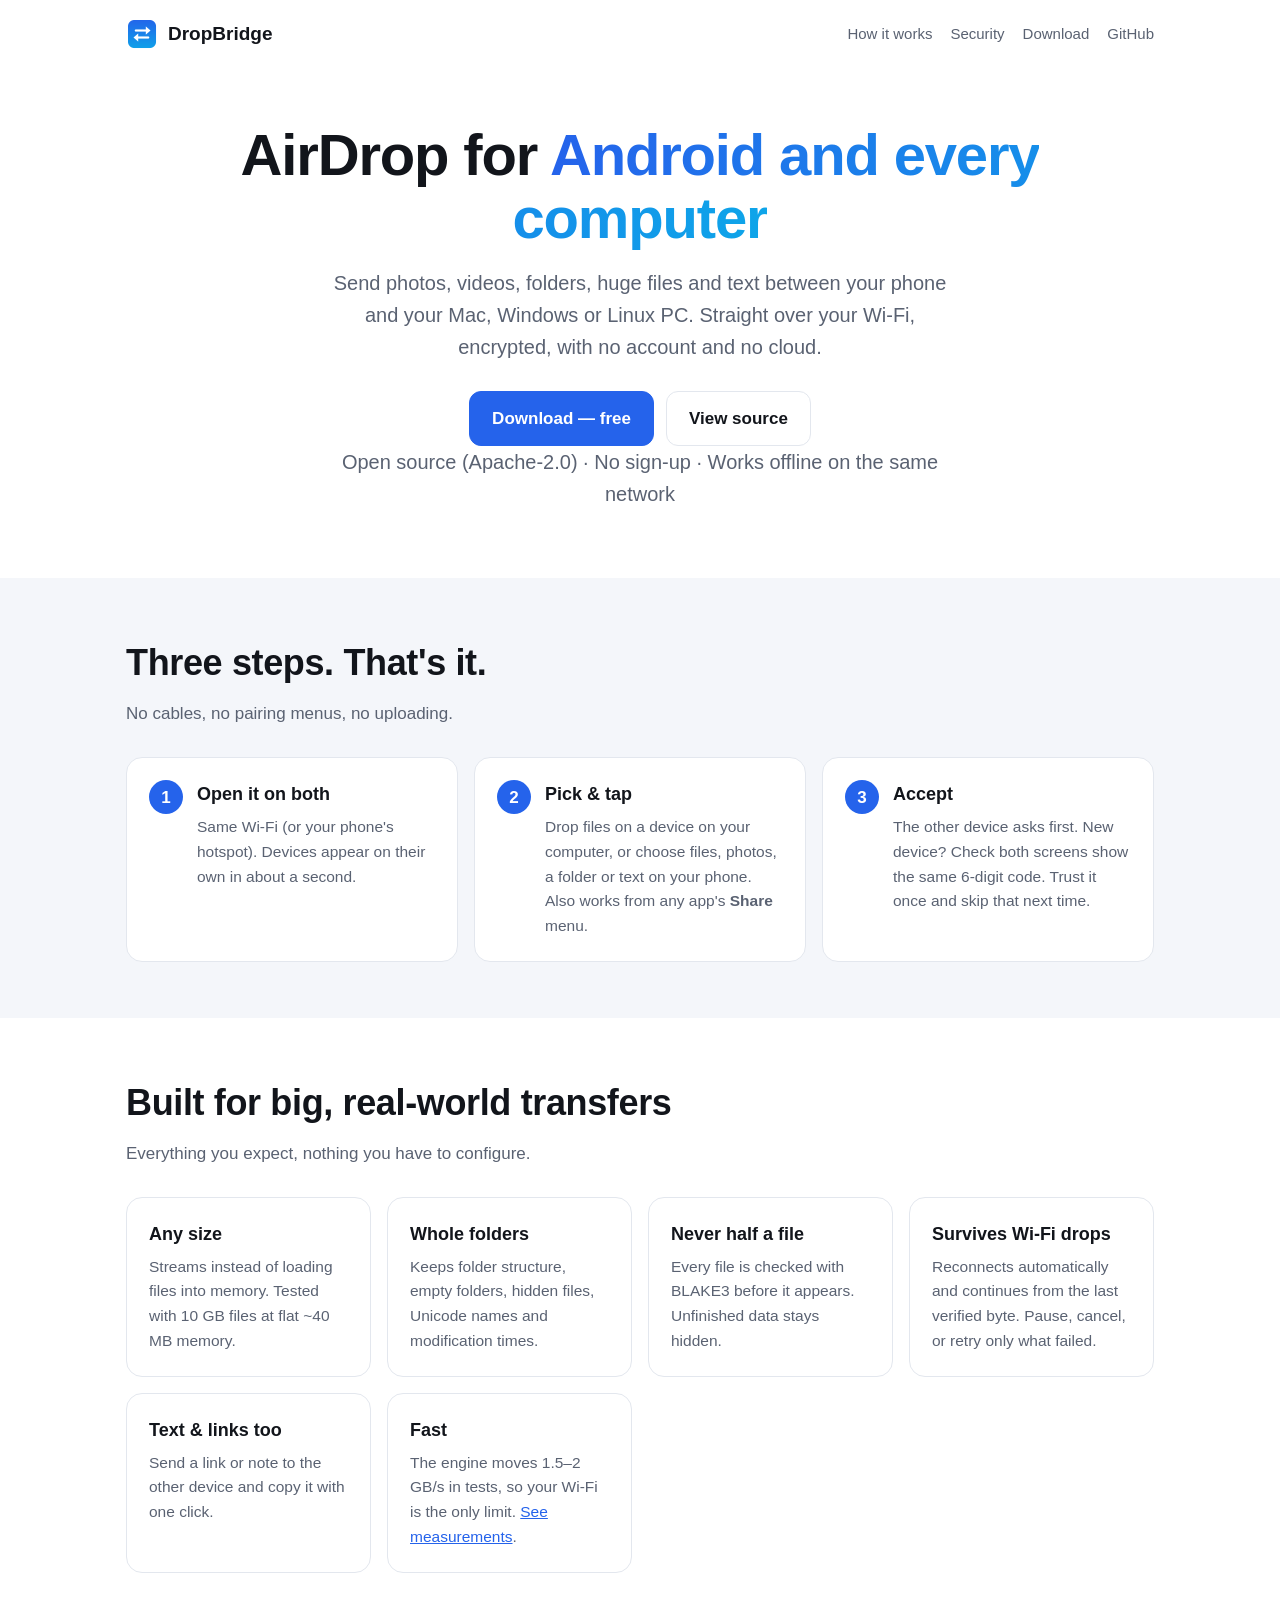
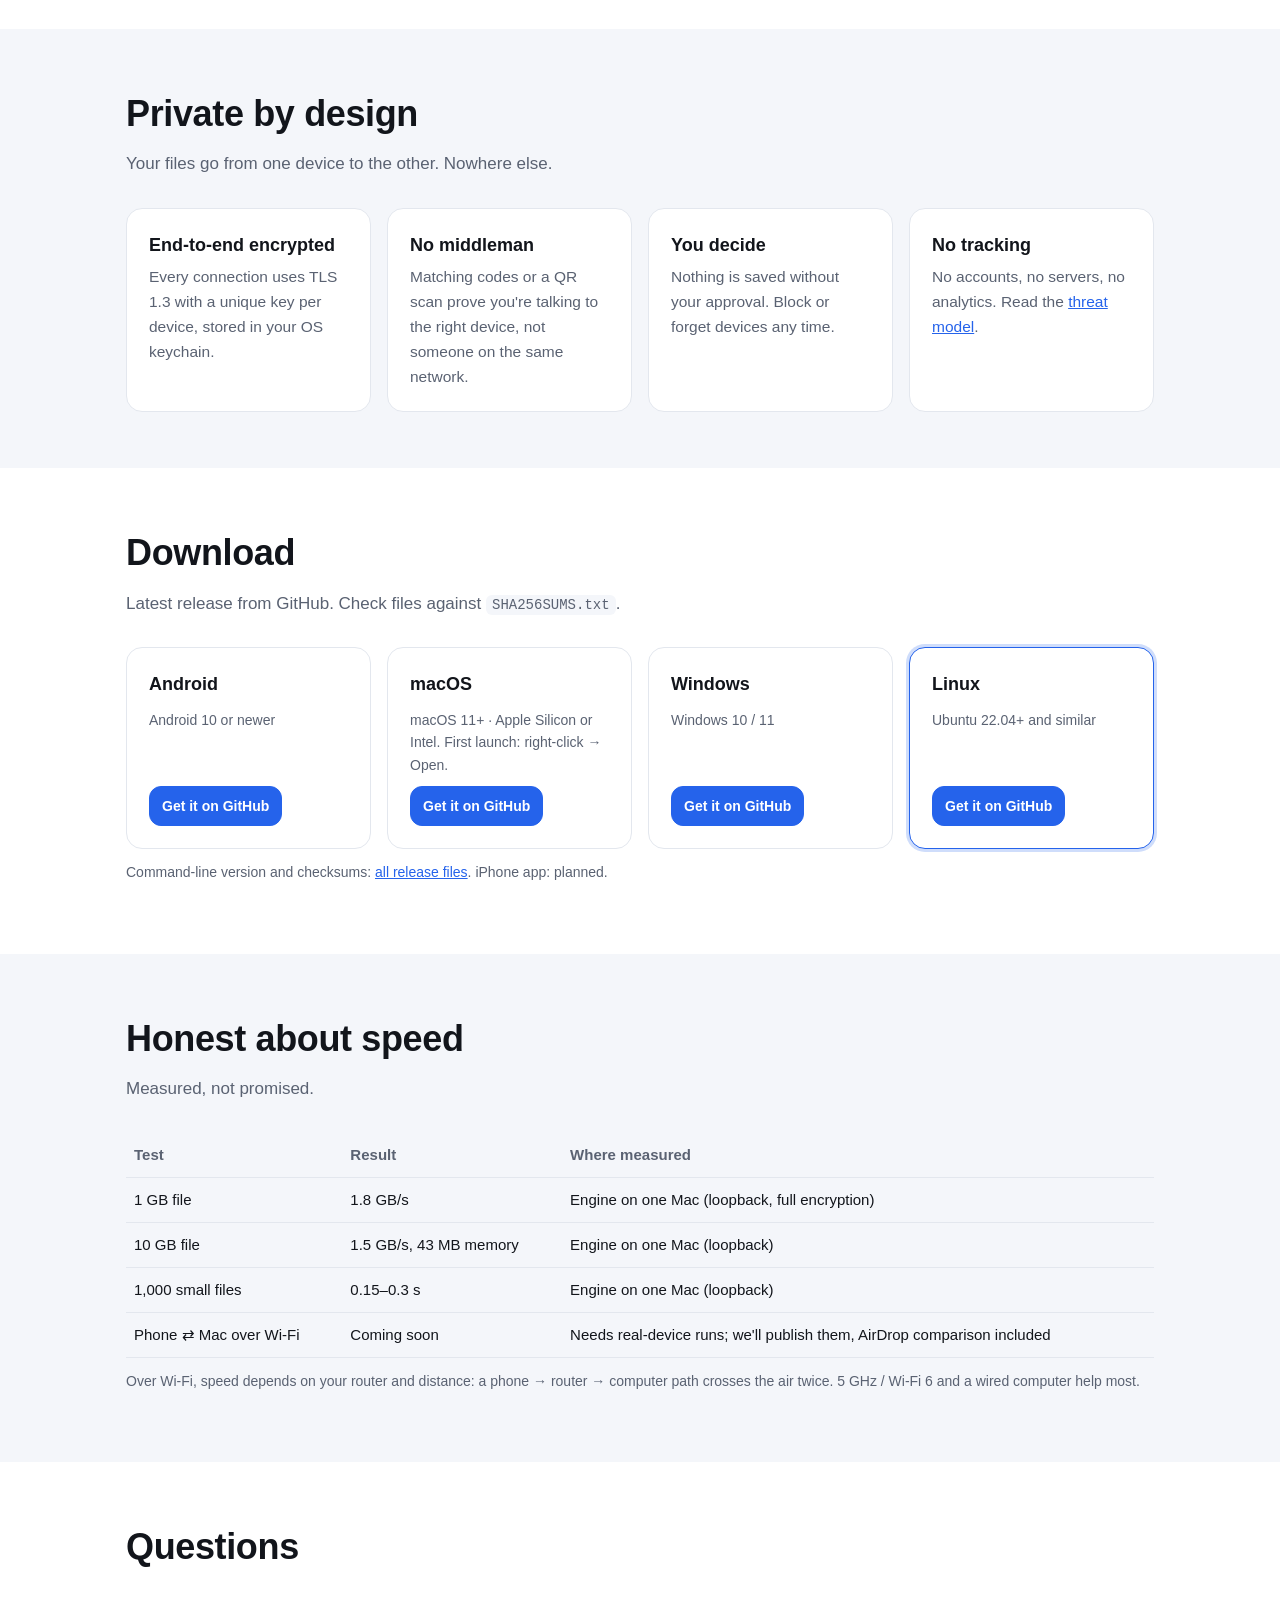
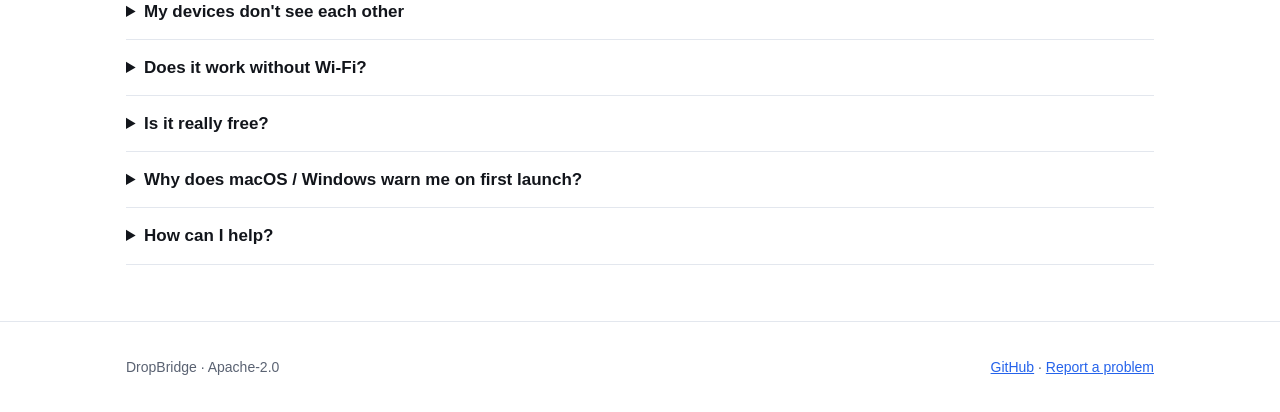
==== site/index.html @ 70f817aa "Docs, CI/release/pages workflows, website, task list" ====
<!doctype html>
<html lang="en">
<head>
<meta charset="utf-8" />
<meta name="viewport" content="width=device-width, initial-scale=1" />
<title>DropBridge — share files between Android and your computer</title>
<meta name="description" content="AirDrop-style file sharing between Android, macOS, Windows and Linux. Direct over Wi-Fi, end-to-end encrypted, no account, no cloud. Free and open source." />
<meta property="og:title" content="DropBridge" />
<meta property="og:description" content="Send files, folders and text between Android and your computer. Direct, encrypted, no account." />
<meta property="og:image" content="icon.png" />
<link rel="icon" href="icon.png" />
<style>
  :root {
    --bg: #ffffff; --bg2: #f4f6fa; --text: #12151b; --muted: #5a6272; --line: #e3e7ee;
    --accent: #2563eb; --accent2: #0ea5e9; --ink: #fff; --ok: #15803d;
  }
  @media (prefers-color-scheme: dark) {
    :root { --bg: #0e1116; --bg2: #161a21; --text: #eef0f4; --muted: #a5adbb; --line: #262c36; --accent: #5b8cff; --accent2: #38bdf8; --ink: #0b0d10; --ok: #4ade80; }
  }
  * { box-sizing: border-box; }
  html { scroll-behavior: smooth; }
  body { margin: 0; background: var(--bg); color: var(--text); font: 17px/1.6 -apple-system, BlinkMacSystemFont, "Segoe UI", Roboto, Ubuntu, sans-serif; }
  a { color: var(--accent); }
  .wrap { max-width: 1060px; margin: 0 auto; padding: 0 16px; }
  nav { display: flex; justify-content: space-between; align-items: center; padding: 18px 0; }
  nav .brand { display: flex; align-items: center; gap: 10px; font-weight: 700; font-size: 19px; color: var(--text); text-decoration: none; }
  nav .links { display: flex; gap: 18px; font-size: 15px; }
  nav .links a { color: var(--muted); text-decoration: none; }
  nav .links a:hover { color: var(--text); }
  .hero { text-align: center; padding: 56px 0 40px; }
  .hero h1 { font-size: clamp(34px, 6vw, 58px); line-height: 1.08; margin: 0 0 18px; letter-spacing: -0.02em; }
  .hero h1 span { background: linear-gradient(90deg, var(--accent), var(--accent2)); -webkit-background-clip: text; background-clip: text; color: transparent; }
  .hero p { color: var(--muted); font-size: clamp(17px, 2.4vw, 20px); max-width: 640px; margin: 0 auto 28px; }
  .btn { display: inline-flex; align-items: center; gap: 8px; padding: 13px 22px; border-radius: 12px; font-weight: 600; text-decoration: none; border: 1px solid var(--line); color: var(--text); background: var(--bg); }
  .btn.primary { background: var(--accent); border-color: var(--accent); color: var(--ink); }
  .btn:focus-visible, a:focus-visible { outline: 3px solid var(--accent2); outline-offset: 3px; }
  .cta { display: flex; gap: 12px; justify-content: center; flex-wrap: wrap; }
  .small { color: var(--muted); font-size: 14px; margin-top: 12px; }
  section { padding: 56px 0; }
  section.alt { background: var(--bg2); }
  h2 { font-size: clamp(26px, 4vw, 36px); margin: 0 0 8px; letter-spacing: -0.01em; }
  .lead { color: var(--muted); margin: 0 0 30px; }
  .grid { display: grid; gap: 16px; grid-template-columns: repeat(auto-fit, minmax(240px, 1fr)); }
  .card { background: var(--bg); border: 1px solid var(--line); border-radius: 16px; padding: 22px; }
  section.alt .card { background: var(--bg); }
  .card h3 { margin: 0 0 6px; font-size: 18px; }
  .card p { margin: 0; color: var(--muted); font-size: 15.5px; }
  .step { display: flex; gap: 14px; }
  .num { flex: none; width: 34px; height: 34px; border-radius: 50%; background: var(--accent); color: var(--ink); display: grid; place-items: center; font-weight: 700; }
  .dl { display: flex; flex-direction: column; gap: 10px; }
  .dl .os { font-weight: 700; font-size: 18px; }
  .dl .req { color: var(--muted); font-size: 14px; }
  .dl .files { display: flex; gap: 8px; flex-wrap: wrap; margin-top: auto; }
  .dl .files a { font-size: 14px; padding: 8px 12px; }
  .dl.mine { border-color: var(--accent); box-shadow: 0 0 0 3px color-mix(in srgb, var(--accent) 22%, transparent); }
  table { width: 100%; border-collapse: collapse; font-size: 15px; }
  th, td { text-align: left; padding: 10px 8px; border-bottom: 1px solid var(--line); }
  th { color: var(--muted); font-weight: 600; }
  .table-wrap { overflow-x: auto; }
  details { border-bottom: 1px solid var(--line); padding: 14px 0; }
  summary { cursor: pointer; font-weight: 600; }
  details p { color: var(--muted); margin: 8px 0 0; }
  code { background: var(--bg2); padding: 2px 6px; border-radius: 6px; font-size: 14px; }
  footer { padding: 34px 0; color: var(--muted); font-size: 14px; border-top: 1px solid var(--line); }
  footer .wrap { display: flex; justify-content: space-between; gap: 12px; flex-wrap: wrap; }
  @media (max-width: 560px) { nav .links a.opt { display: none; } }
</style>
</head>
<body>
<header class="wrap">
  <nav aria-label="Main">
    <a class="brand" href="#"><img src="icon.png" alt="" width="32" height="32" />DropBridge</a>
    <div class="links">
      <a href="#how" class="opt">How it works</a>
      <a href="#security" class="opt">Security</a>
      <a href="#download">Download</a>
      <a href="https://github.com/mdimamhosen/DropBridge">GitHub</a>
    </div>
  </nav>
</header>

<main>
  <div class="wrap hero">
    <h1>AirDrop for <span>Android and every computer</span></h1>
    <p>Send photos, videos, folders, huge files and text between your phone and your Mac, Windows or Linux PC. Straight over your Wi-Fi, encrypted, with no account and no cloud.</p>
    <div class="cta">
      <a class="btn primary" id="hero-dl" href="#download">Download — free</a>
      <a class="btn" href="https://github.com/mdimamhosen/DropBridge">View source</a>
    </div>
    <p class="small">Open source (Apache-2.0) · No sign-up · Works offline on the same network</p>
  </div>

  <section id="how" class="alt">
    <div class="wrap">
      <h2>Three steps. That's it.</h2>
      <p class="lead">No cables, no pairing menus, no uploading.</p>
      <div class="grid">
        <div class="card step"><div class="num">1</div><div><h3>Open it on both</h3><p>Same Wi-Fi (or your phone's hotspot). Devices appear on their own in about a second.</p></div></div>
        <div class="card step"><div class="num">2</div><div><h3>Pick &amp; tap</h3><p>Drop files on a device on your computer, or choose files, photos, a folder or text on your phone. Also works from any app's <b>Share</b> menu.</p></div></div>
        <div class="card step"><div class="num">3</div><div><h3>Accept</h3><p>The other device asks first. New device? Check both screens show the same 6-digit code. Trust it once and skip that next time.</p></div></div>
      </div>
    </div>
  </section>

  <section>
    <div class="wrap">
      <h2>Built for big, real-world transfers</h2>
      <p class="lead">Everything you expect, nothing you have to configure.</p>
      <div class="grid">
        <div class="card"><h3>Any size</h3><p>Streams instead of loading files into memory. Tested with 10 GB files at flat ~40 MB memory.</p></div>
        <div class="card"><h3>Whole folders</h3><p>Keeps folder structure, empty folders, hidden files, Unicode names and modification times.</p></div>
        <div class="card"><h3>Never half a file</h3><p>Every file is checked with BLAKE3 before it appears. Unfinished data stays hidden.</p></div>
        <div class="card"><h3>Survives Wi-Fi drops</h3><p>Reconnects automatically and continues from the last verified byte. Pause, cancel, or retry only what failed.</p></div>
        <div class="card"><h3>Text &amp; links too</h3><p>Send a link or note to the other device and copy it with one click.</p></div>
        <div class="card"><h3>Fast</h3><p>The engine moves 1.5–2 GB/s in tests, so your Wi-Fi is the only limit. <a href="https://github.com/mdimamhosen/DropBridge/blob/main/docs/BENCHMARKS.md">See measurements</a>.</p></div>
      </div>
    </div>
  </section>

  <section id="security" class="alt">
    <div class="wrap">
      <h2>Private by design</h2>
      <p class="lead">Your files go from one device to the other. Nowhere else.</p>
      <div class="grid">
        <div class="card"><h3>End-to-end encrypted</h3><p>Every connection uses TLS 1.3 with a unique key per device, stored in your OS keychain.</p></div>
        <div class="card"><h3>No middleman</h3><p>Matching codes or a QR scan prove you're talking to the right device, not someone on the same network.</p></div>
        <div class="card"><h3>You decide</h3><p>Nothing is saved without your approval. Block or forget devices any time.</p></div>
        <div class="card"><h3>No tracking</h3><p>No accounts, no servers, no analytics. Read the <a href="https://github.com/mdimamhosen/DropBridge/blob/main/docs/THREAT_MODEL.md">threat model</a>.</p></div>
      </div>
    </div>
  </section>

  <section id="download">
    <div class="wrap">
      <h2>Download</h2>
      <p class="lead" id="ver">Latest release from GitHub. Check files against <code>SHA256SUMS.txt</code>.</p>
      <div class="grid" id="dl">
        <div class="card dl" data-os="android"><span class="os">Android</span><span class="req">Android 10 or newer</span><div class="files" data-match="\.apk$"></div></div>
        <div class="card dl" data-os="mac"><span class="os">macOS</span><span class="req">macOS 11+ · Apple Silicon or Intel. First launch: right-click → Open.</span><div class="files" data-match="\.dmg$"></div></div>
        <div class="card dl" data-os="windows"><span class="os">Windows</span><span class="req">Windows 10 / 11</span><div class="files" data-match="(\.msi|-setup\.exe)$"></div></div>
        <div class="card dl" data-os="linux"><span class="os">Linux</span><span class="req">Ubuntu 22.04+ and similar</span><div class="files" data-match="(\.AppImage|\.deb)$"></div></div>
      </div>
      <p class="small">Command-line version and checksums: <a href="https://github.com/mdimamhosen/DropBridge/releases/latest">all release files</a>. iPhone app: planned.</p>
    </div>
  </section>

  <section class="alt">
    <div class="wrap">
      <h2>Honest about speed</h2>
      <p class="lead">Measured, not promised.</p>
      <div class="table-wrap">
        <table>
          <thead><tr><th>Test</th><th>Result</th><th>Where measured</th></tr></thead>
          <tbody>
            <tr><td>1 GB file</td><td>1.8 GB/s</td><td>Engine on one Mac (loopback, full encryption)</td></tr>
            <tr><td>10 GB file</td><td>1.5 GB/s, 43 MB memory</td><td>Engine on one Mac (loopback)</td></tr>
            <tr><td>1,000 small files</td><td>0.15–0.3 s</td><td>Engine on one Mac (loopback)</td></tr>
            <tr><td>Phone ⇄ Mac over Wi-Fi</td><td>Coming soon</td><td>Needs real-device runs; we'll publish them, AirDrop comparison included</td></tr>
          </tbody>
        </table>
      </div>
      <p class="small">Over Wi-Fi, speed depends on your router and distance: a phone → router → computer path crosses the air twice. 5 GHz / Wi-Fi 6 and a wired computer help most.</p>
    </div>
  </section>

  <section>
    <div class="wrap">
      <h2>Questions</h2>
      <details><summary>My devices don't see each other</summary><p>Make sure both are on the same Wi-Fi (guest networks often block this) and DropBridge is open on both. On a Mac allow "Local Network" access. You can always pair with the QR code under <b>Pair a device</b>.</p></details>
      <details><summary>Does it work without Wi-Fi?</summary><p>Turn on your phone's hotspot and join it from your computer. No internet is needed either way.</p></details>
      <details><summary>Is it really free?</summary><p>Yes. Open source under Apache-2.0, no ads, no account.</p></details>
      <details><summary>Why does macOS / Windows warn me on first launch?</summary><p>Early builds aren't code-signed yet. Right-click → Open on macOS, or "More info → Run anyway" on Windows. Compare the file with SHA256SUMS.txt if you want to be sure.</p></details>
      <details><summary>How can I help?</summary><p>Report bugs, test on your devices, or contribute code. See the <a href="https://github.com/mdimamhosen/DropBridge/blob/main/CONTRIBUTING.md">contributing guide</a>.</p></details>
    </div>
  </section>
</main>

<footer>
  <div class="wrap">
    <span>DropBridge · Apache-2.0</span>
    <span><a href="https://github.com/mdimamhosen/DropBridge">GitHub</a> · <a href="https://github.com/mdimamhosen/DropBridge/issues">Report a problem</a></span>
  </div>
</footer>

<script>
  // Fill download buttons from the latest GitHub release; fall back to the releases page.
  const REL = "https://github.com/mdimamhosen/DropBridge/releases/latest";
  const ua = navigator.userAgent;
  const mine = /Android/i.test(ua) ? "android" : /Mac/i.test(ua) ? "mac" : /Win/i.test(ua) ? "windows" : /Linux/i.test(ua) ? "linux" : "";
  const label = (n) => n.endsWith(".apk") ? "Download APK" : n.endsWith(".msi") ? "Installer (.msi)" : n.endsWith(".exe") ? "Setup (.exe)"
    : n.endsWith(".deb") ? ".deb" : n.endsWith(".AppImage") ? "AppImage" : /aarch64|arm64/.test(n) ? "Apple Silicon" : /x64|x86_64/.test(n) ? "Intel" : n;
  function fill(assets) {
    document.querySelectorAll(".dl").forEach((card) => {
      if (card.dataset.os === mine) card.classList.add("mine");
      const box = card.querySelector(".files");
      box.textContent = "";
      const re = new RegExp(box.dataset.match);
      const hits = assets.filter((a) => re.test(a.name));
      (hits.length ? hits : [{ name: "Release page", browser_download_url: REL }]).forEach((a, i) => {
        const el = document.createElement("a");
        el.className = "btn" + (i === 0 ? " primary" : "");
        el.href = a.browser_download_url;
        el.textContent = hits.length ? label(a.name) : "Get it on GitHub";
        box.appendChild(el);
      });
    });
  }
  fill([]);
  fetch("https://api.github.com/repos/mdimamhosen/DropBridge/releases/latest")
    .then((r) => (r.ok ? r.json() : Promise.reject()))
    .then((rel) => {
      fill(rel.assets || []);
      document.getElementById("ver").textContent = `Version ${rel.tag_name}. Check files against SHA256SUMS.txt.`;
    })
    .catch(() => {});
</script>
</body>
</html>
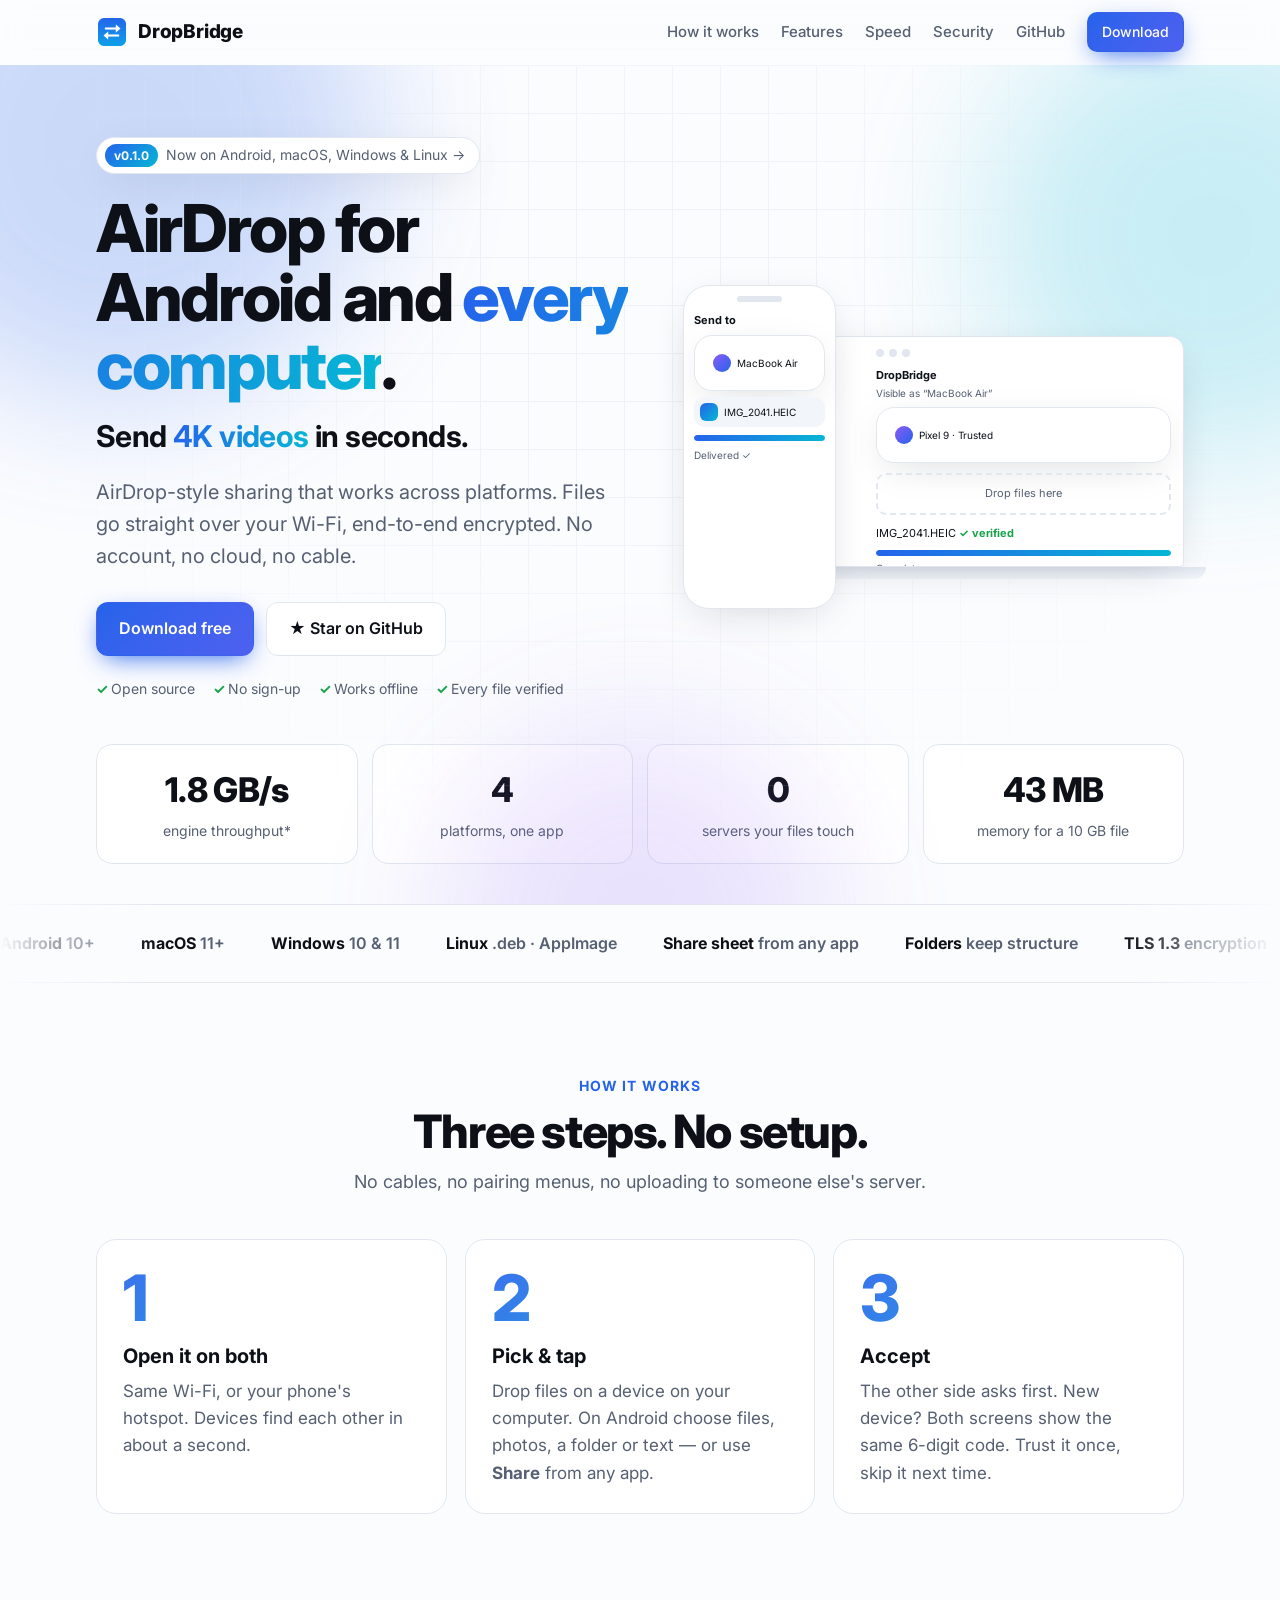
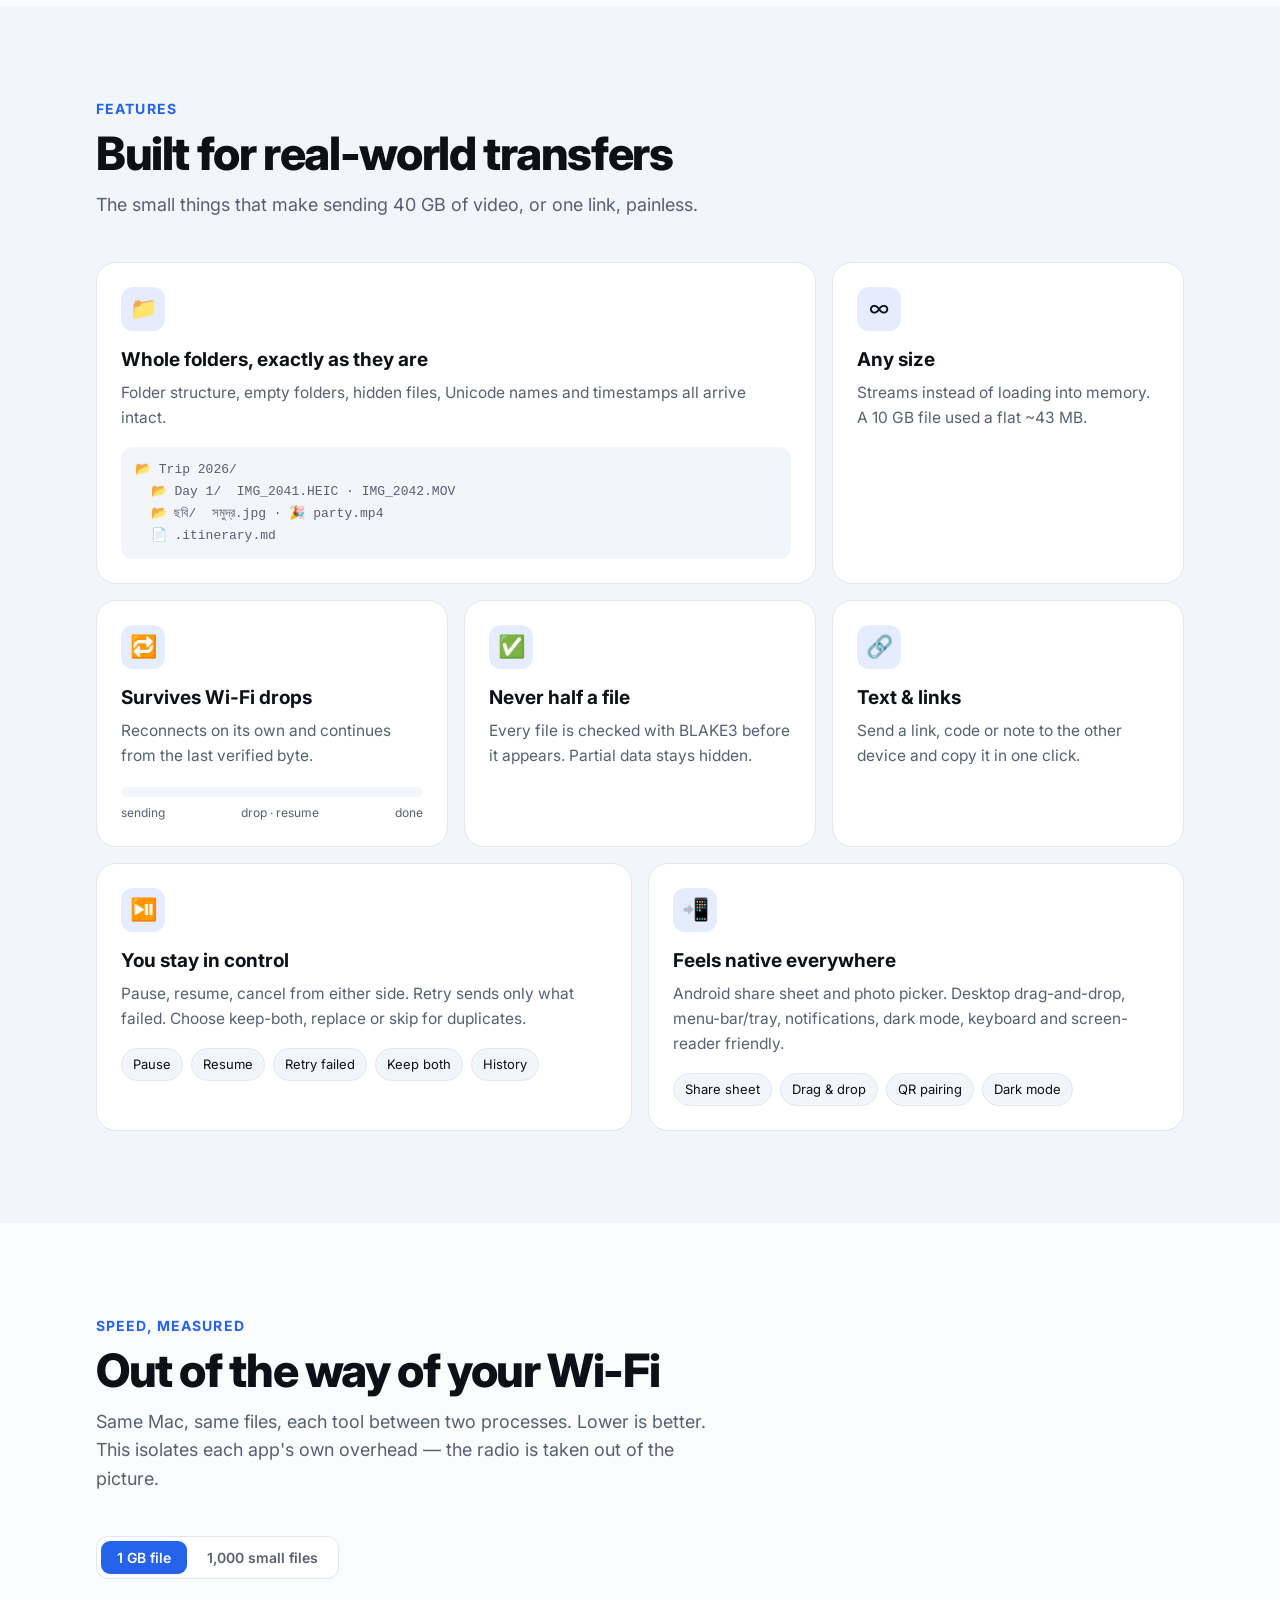
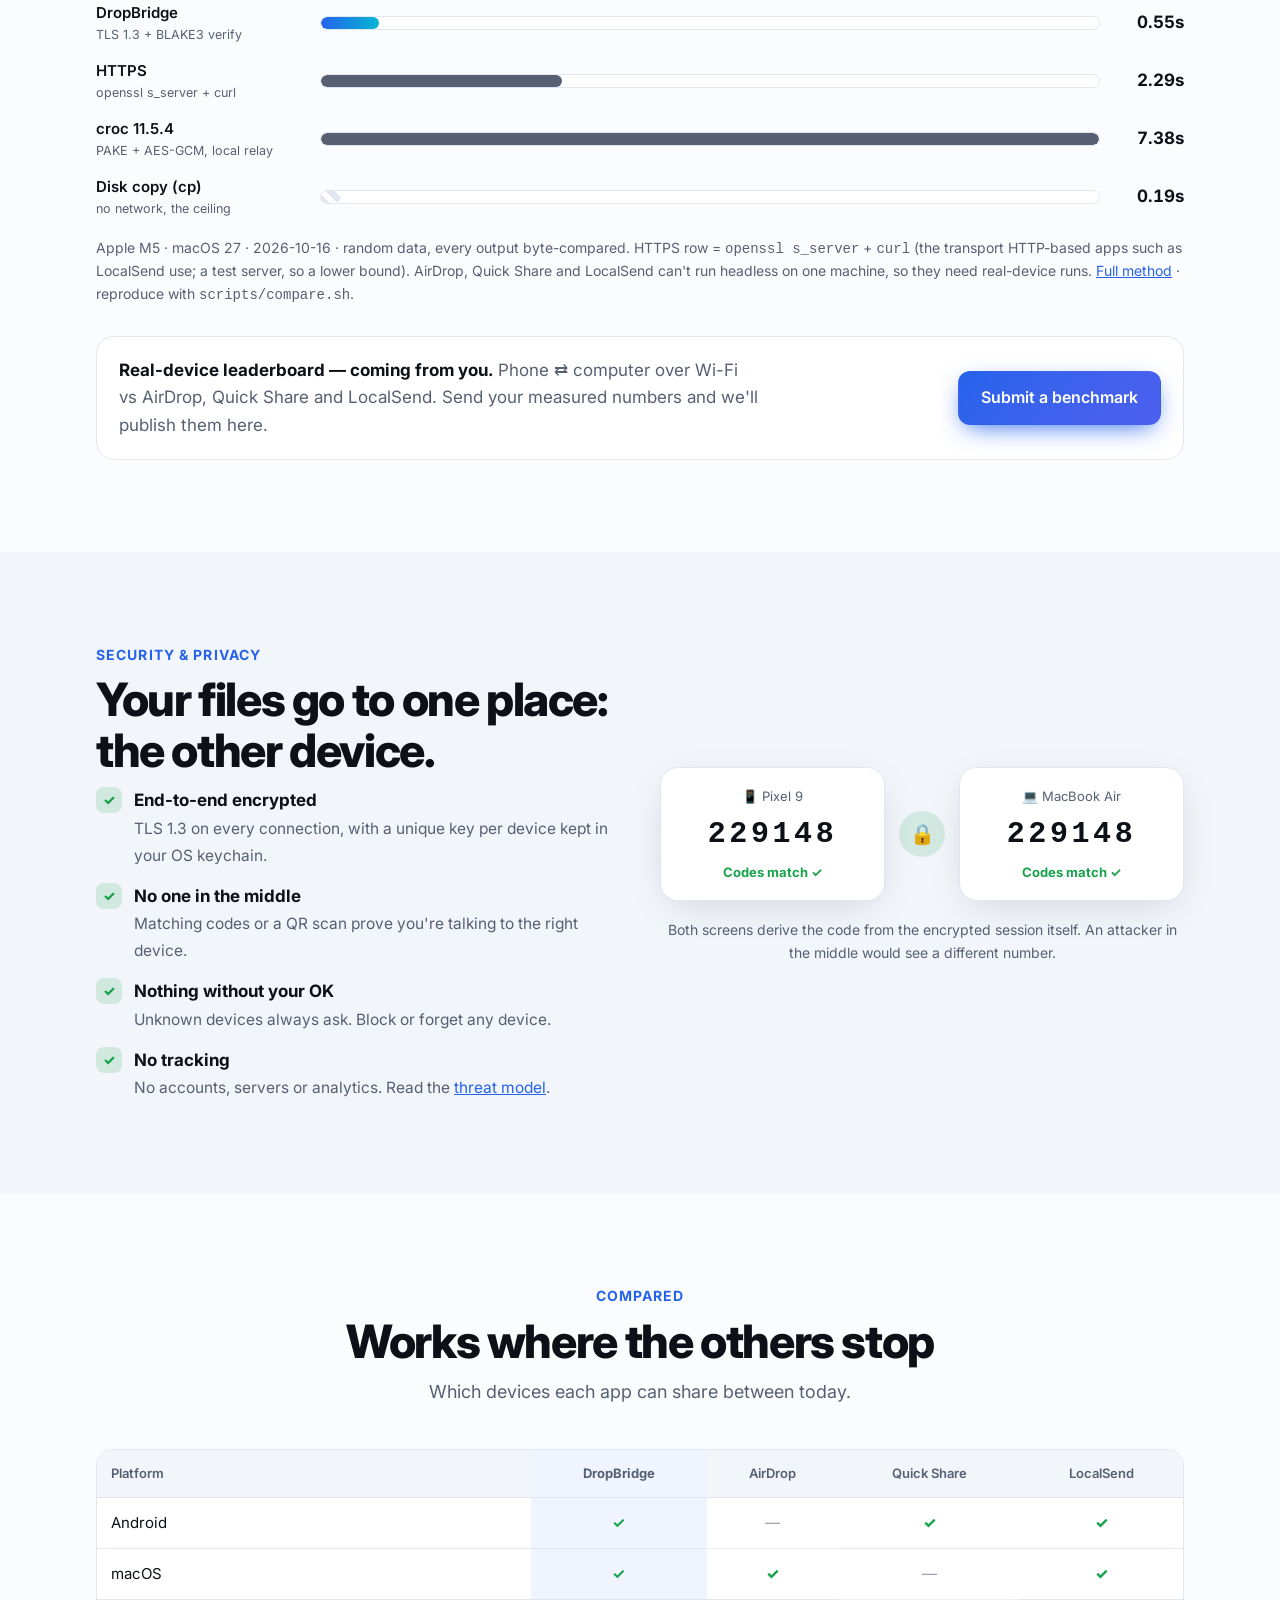
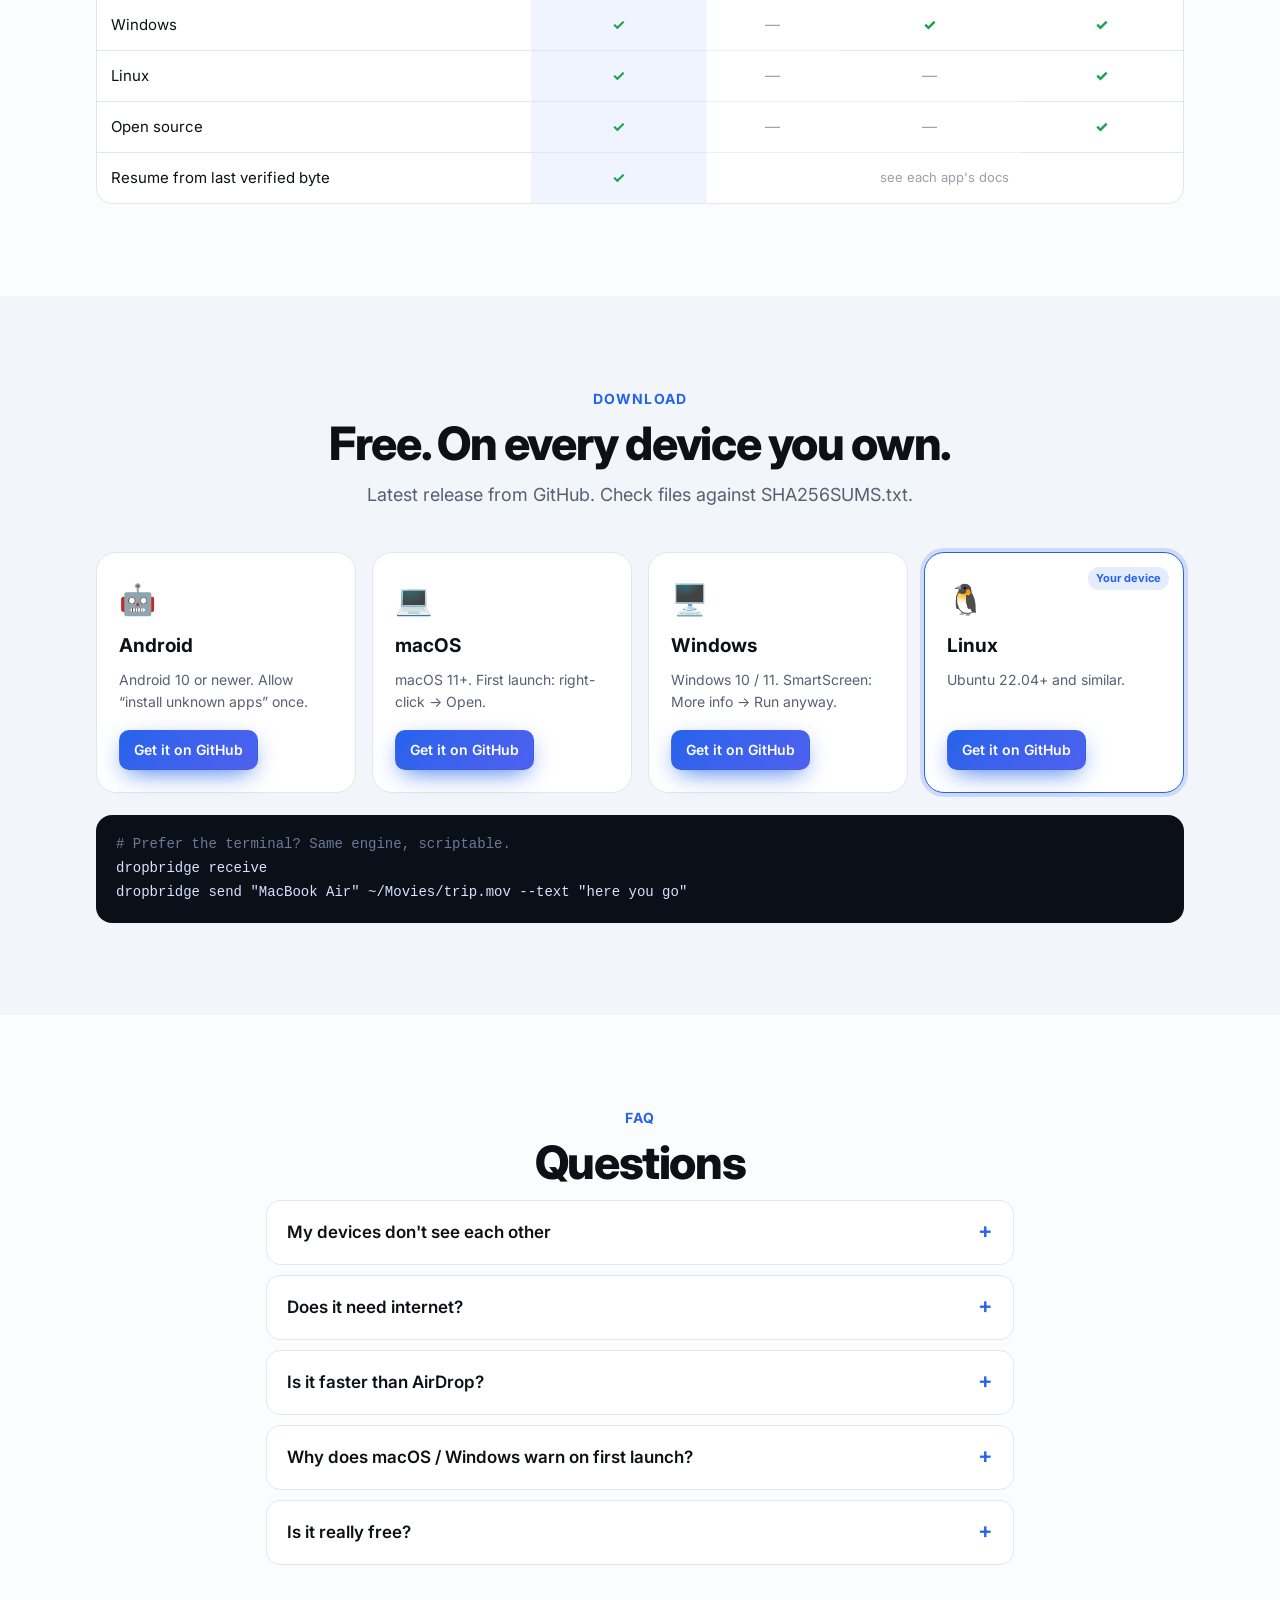
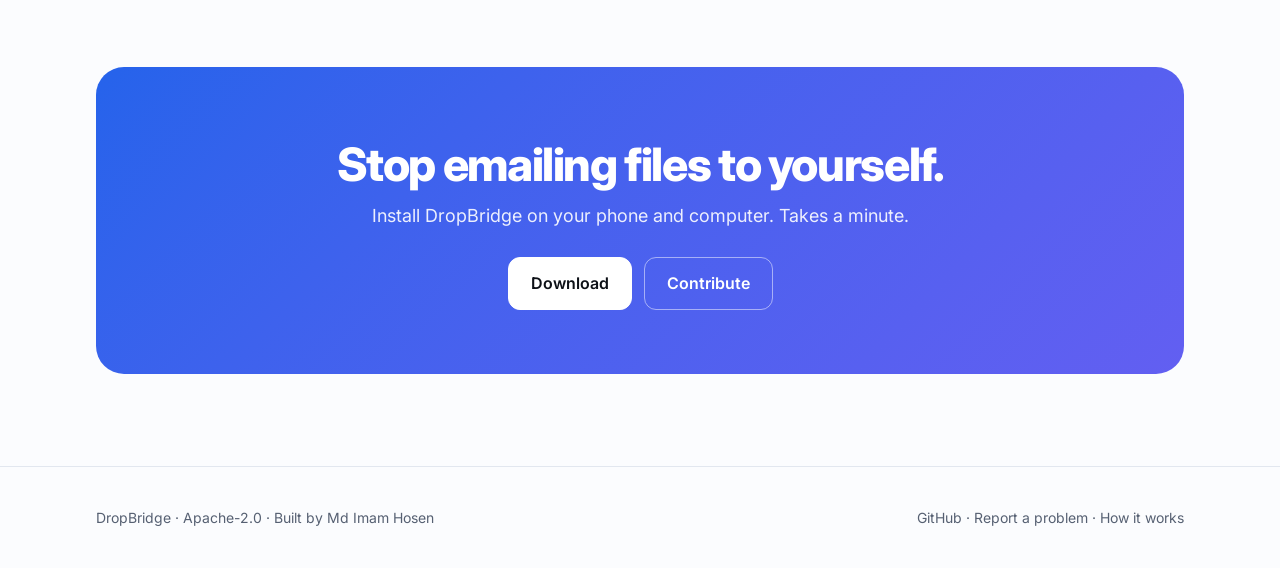
==== commit 46dd481e: "Website redesign, head-to-head benchmark (scripts/compare.sh), benchmark submission form" ====
--- a/site/index.html
+++ b/site/index.html
@@ -3,216 +3,575 @@
 <head>
 <meta charset="utf-8" />
 <meta name="viewport" content="width=device-width, initial-scale=1" />
-<title>DropBridge — share files between Android and your computer</title>
-<meta name="description" content="AirDrop-style file sharing between Android, macOS, Windows and Linux. Direct over Wi-Fi, end-to-end encrypted, no account, no cloud. Free and open source." />
-<meta property="og:title" content="DropBridge" />
-<meta property="og:description" content="Send files, folders and text between Android and your computer. Direct, encrypted, no account." />
+<title>DropBridge — AirDrop for Android and every computer</title>
+<meta name="description" content="Send photos, videos, folders, huge files and text between Android, macOS, Windows and Linux. Direct over Wi-Fi, end-to-end encrypted, no account, no cloud. Free and open source." />
+<meta property="og:title" content="DropBridge — AirDrop for Android and every computer" />
+<meta property="og:description" content="Direct, encrypted file sharing between your phone and your computer. No account, no cloud." />
 <meta property="og:image" content="icon.png" />
+<meta name="theme-color" content="#2563eb" />
 <link rel="icon" href="icon.png" />
+<link rel="preconnect" href="https://fonts.googleapis.com" />
+<link rel="preconnect" href="https://fonts.gstatic.com" crossorigin />
+<link href="https://fonts.googleapis.com/css2?family=Inter:wght@400;500;600;700;800&display=swap" rel="stylesheet" />
 <style>
-  :root {
-    --bg: #ffffff; --bg2: #f4f6fa; --text: #12151b; --muted: #5a6272; --line: #e3e7ee;
-    --accent: #2563eb; --accent2: #0ea5e9; --ink: #fff; --ok: #15803d;
+:root {
+  --bg: #fbfcfe; --bg2: #f2f5fa; --card: #ffffff; --text: #0d1117; --muted: #566072; --line: #e2e7ef;
+  --accent: #2563eb; --accent2: #06b6d4; --accent3: #8b5cf6; --ink: #ffffff; --ok: #16a34a; --warn: #d97706;
+  --glow: rgba(37, 99, 235, .18); --shadow: 0 10px 40px -12px rgba(16, 24, 40, .18);
+}
+@media (prefers-color-scheme: dark) {
+  :root:not([data-theme="light"]) {
+    --bg: #080a0f; --bg2: #0e121a; --card: #121722; --text: #eef1f6; --muted: #9aa4b5; --line: #222a37;
+    --accent: #5b8cff; --accent2: #22d3ee; --accent3: #a78bfa; --ink: #070a10; --ok: #4ade80; --warn: #fbbf24;
+    --glow: rgba(91, 140, 255, .22); --shadow: 0 10px 40px -12px rgba(0, 0, 0, .6);
   }
-  @media (prefers-color-scheme: dark) {
-    :root { --bg: #0e1116; --bg2: #161a21; --text: #eef0f4; --muted: #a5adbb; --line: #262c36; --accent: #5b8cff; --accent2: #38bdf8; --ink: #0b0d10; --ok: #4ade80; }
-  }
-  * { box-sizing: border-box; }
-  html { scroll-behavior: smooth; }
-  body { margin: 0; background: var(--bg); color: var(--text); font: 17px/1.6 -apple-system, BlinkMacSystemFont, "Segoe UI", Roboto, Ubuntu, sans-serif; }
-  a { color: var(--accent); }
-  .wrap { max-width: 1060px; margin: 0 auto; padding: 0 16px; }
-  nav { display: flex; justify-content: space-between; align-items: center; padding: 18px 0; }
-  nav .brand { display: flex; align-items: center; gap: 10px; font-weight: 700; font-size: 19px; color: var(--text); text-decoration: none; }
-  nav .links { display: flex; gap: 18px; font-size: 15px; }
-  nav .links a { color: var(--muted); text-decoration: none; }
-  nav .links a:hover { color: var(--text); }
-  .hero { text-align: center; padding: 56px 0 40px; }
-  .hero h1 { font-size: clamp(34px, 6vw, 58px); line-height: 1.08; margin: 0 0 18px; letter-spacing: -0.02em; }
-  .hero h1 span { background: linear-gradient(90deg, var(--accent), var(--accent2)); -webkit-background-clip: text; background-clip: text; color: transparent; }
-  .hero p { color: var(--muted); font-size: clamp(17px, 2.4vw, 20px); max-width: 640px; margin: 0 auto 28px; }
-  .btn { display: inline-flex; align-items: center; gap: 8px; padding: 13px 22px; border-radius: 12px; font-weight: 600; text-decoration: none; border: 1px solid var(--line); color: var(--text); background: var(--bg); }
-  .btn.primary { background: var(--accent); border-color: var(--accent); color: var(--ink); }
-  .btn:focus-visible, a:focus-visible { outline: 3px solid var(--accent2); outline-offset: 3px; }
-  .cta { display: flex; gap: 12px; justify-content: center; flex-wrap: wrap; }
-  .small { color: var(--muted); font-size: 14px; margin-top: 12px; }
-  section { padding: 56px 0; }
-  section.alt { background: var(--bg2); }
-  h2 { font-size: clamp(26px, 4vw, 36px); margin: 0 0 8px; letter-spacing: -0.01em; }
-  .lead { color: var(--muted); margin: 0 0 30px; }
-  .grid { display: grid; gap: 16px; grid-template-columns: repeat(auto-fit, minmax(240px, 1fr)); }
-  .card { background: var(--bg); border: 1px solid var(--line); border-radius: 16px; padding: 22px; }
-  section.alt .card { background: var(--bg); }
-  .card h3 { margin: 0 0 6px; font-size: 18px; }
-  .card p { margin: 0; color: var(--muted); font-size: 15.5px; }
-  .step { display: flex; gap: 14px; }
-  .num { flex: none; width: 34px; height: 34px; border-radius: 50%; background: var(--accent); color: var(--ink); display: grid; place-items: center; font-weight: 700; }
-  .dl { display: flex; flex-direction: column; gap: 10px; }
-  .dl .os { font-weight: 700; font-size: 18px; }
-  .dl .req { color: var(--muted); font-size: 14px; }
-  .dl .files { display: flex; gap: 8px; flex-wrap: wrap; margin-top: auto; }
-  .dl .files a { font-size: 14px; padding: 8px 12px; }
-  .dl.mine { border-color: var(--accent); box-shadow: 0 0 0 3px color-mix(in srgb, var(--accent) 22%, transparent); }
-  table { width: 100%; border-collapse: collapse; font-size: 15px; }
-  th, td { text-align: left; padding: 10px 8px; border-bottom: 1px solid var(--line); }
-  th { color: var(--muted); font-weight: 600; }
-  .table-wrap { overflow-x: auto; }
-  details { border-bottom: 1px solid var(--line); padding: 14px 0; }
-  summary { cursor: pointer; font-weight: 600; }
-  details p { color: var(--muted); margin: 8px 0 0; }
-  code { background: var(--bg2); padding: 2px 6px; border-radius: 6px; font-size: 14px; }
-  footer { padding: 34px 0; color: var(--muted); font-size: 14px; border-top: 1px solid var(--line); }
-  footer .wrap { display: flex; justify-content: space-between; gap: 12px; flex-wrap: wrap; }
-  @media (max-width: 560px) { nav .links a.opt { display: none; } }
+}
+* { box-sizing: border-box; }
+html { scroll-behavior: smooth; }
+body { margin: 0; background: var(--bg); color: var(--text); font: 17px/1.6 Inter, -apple-system, BlinkMacSystemFont, "Segoe UI", Roboto, sans-serif; overflow-x: hidden; -webkit-font-smoothing: antialiased; }
+a { color: var(--accent); }
+img { max-width: 100%; }
+.wrap { max-width: 1120px; margin: 0 auto; padding: 0 16px; }
+.sr-only { position: absolute; width: 1px; height: 1px; overflow: hidden; clip: rect(0 0 0 0); }
+:focus-visible { outline: 3px solid var(--accent2); outline-offset: 3px; border-radius: 6px; }
+
+/* nav */
+.nav { position: sticky; top: 0; z-index: 50; backdrop-filter: saturate(1.6) blur(14px); -webkit-backdrop-filter: saturate(1.6) blur(14px); background: color-mix(in srgb, var(--bg) 72%, transparent); border-bottom: 1px solid transparent; transition: border-color .3s; }
+.nav.scrolled { border-bottom-color: var(--line); }
+.nav .wrap { display: flex; justify-content: space-between; align-items: center; height: 64px; }
+.brand { display: flex; align-items: center; gap: 10px; font-weight: 800; font-size: 19px; color: var(--text); text-decoration: none; letter-spacing: -.01em; }
+.links { display: flex; gap: 22px; align-items: center; font-size: 15px; }
+.links a { color: var(--muted); text-decoration: none; font-weight: 500; }
+.links a:hover { color: var(--text); }
+.progress { position: absolute; left: 0; bottom: -1px; height: 2px; width: 0; background: linear-gradient(90deg, var(--accent), var(--accent2)); }
+@media (max-width: 720px) { .links a.opt { display: none; } }
+
+/* buttons */
+.btn { display: inline-flex; align-items: center; justify-content: center; gap: 8px; padding: 13px 22px; border-radius: 12px; font-weight: 600; font-size: 16px; text-decoration: none; border: 1px solid var(--line); color: var(--text); background: var(--card); transition: transform .15s, box-shadow .2s, border-color .2s; cursor: pointer; font-family: inherit; }
+.btn:hover { transform: translateY(-2px); box-shadow: var(--shadow); border-color: color-mix(in srgb, var(--accent) 40%, var(--line)); }
+.btn.primary { background: linear-gradient(135deg, var(--accent), color-mix(in srgb, var(--accent) 60%, var(--accent3))); color: #fff; border-color: transparent; box-shadow: 0 8px 26px -8px var(--accent); }
+.btn.sm { padding: 8px 14px; font-size: 14px; border-radius: 10px; }
+
+/* hero */
+.hero { position: relative; padding: 72px 0 40px; overflow: hidden; }
+.blob { position: absolute; border-radius: 50%; filter: blur(70px); opacity: .55; pointer-events: none; animation: float 18s ease-in-out infinite; }
+.b1 { width: 520px; height: 520px; background: var(--accent); top: -180px; left: -140px; opacity: .22; }
+.b2 { width: 460px; height: 460px; background: var(--accent2); top: -60px; right: -160px; opacity: .2; animation-delay: -6s; }
+.b3 { width: 380px; height: 380px; background: var(--accent3); bottom: -200px; left: 35%; opacity: .16; animation-delay: -12s; }
+@keyframes float { 0%,100% { transform: translate(0,0) scale(1); } 33% { transform: translate(40px,30px) scale(1.08); } 66% { transform: translate(-30px,20px) scale(.95); } }
+.grid-bg { position: absolute; inset: 0; background-image: linear-gradient(var(--line) 1px, transparent 1px), linear-gradient(90deg, var(--line) 1px, transparent 1px); background-size: 48px 48px; mask-image: radial-gradient(ellipse at 50% 30%, #000 20%, transparent 70%); -webkit-mask-image: radial-gradient(ellipse at 50% 30%, #000 20%, transparent 70%); opacity: .5; pointer-events: none; }
+.hero-in { position: relative; display: grid; grid-template-columns: 1.05fr 1fr; gap: 40px; align-items: center; }
+@media (max-width: 900px) { .hero-in { grid-template-columns: 1fr; text-align: center; } }
+.pill { display: inline-flex; align-items: center; gap: 8px; padding: 6px 14px 6px 8px; border-radius: 999px; background: var(--card); border: 1px solid var(--line); font-size: 14px; color: var(--muted); text-decoration: none; box-shadow: var(--shadow); }
+.pill b { background: linear-gradient(135deg, var(--accent), var(--accent2)); color: #fff; border-radius: 999px; padding: 2px 9px; font-size: 12px; }
+h1 { font-size: clamp(38px, 6.2vw, 66px); line-height: 1.04; margin: 20px 0 18px; letter-spacing: -.035em; font-weight: 800; }
+.grad { background: linear-gradient(100deg, var(--accent) 0%, var(--accent2) 50%, var(--accent3) 100%); background-size: 200% auto; -webkit-background-clip: text; background-clip: text; color: transparent; animation: shine 6s linear infinite; }
+@keyframes shine { to { background-position: 200% center; } }
+.rotator { display: inline-block; min-width: 1ch; }
+.rot-line { font-size: clamp(22px, 3vw, 30px); font-weight: 700; letter-spacing: -.02em; margin: -6px 0 16px; min-height: 1.4em; white-space: nowrap; }
+.rotator span { display: inline-block; animation: wordin .5s cubic-bezier(.2,.8,.2,1); }
+@keyframes wordin { from { opacity: 0; transform: translateY(14px); filter: blur(6px); } }
+.hero p.lead { color: var(--muted); font-size: clamp(17px, 2.2vw, 20px); max-width: 560px; margin: 0 0 30px; }
+@media (max-width: 900px) { .hero p.lead { margin-left: auto; margin-right: auto; } }
+.cta { display: flex; gap: 12px; flex-wrap: wrap; }
+@media (max-width: 900px) { .cta { justify-content: center; } }
+.trust { display: flex; gap: 18px; flex-wrap: wrap; margin-top: 22px; color: var(--muted); font-size: 14px; }
+.trust span::before { content: "✓ "; color: var(--ok); font-weight: 700; }
+@media (max-width: 900px) { .trust { justify-content: center; } }
+
+/* hero visual */
+.stage { position: relative; height: 380px; }
+.laptop { position: absolute; right: 0; bottom: 30px; width: 72%; }
+.screen { background: var(--card); border: 1px solid var(--line); border-radius: 14px 14px 4px 4px; aspect-ratio: 16/10; box-shadow: var(--shadow); padding: 12px 12px 12px 16%; overflow: hidden; position: relative; }
+.base { height: 12px; background: linear-gradient(var(--line), var(--bg2)); border-radius: 0 0 14px 14px; margin: 0 -6%; }
+.phone { position: absolute; left: 2%; bottom: 0; width: 30%; aspect-ratio: 9/19; background: var(--card); border: 1px solid var(--line); border-radius: 26px; box-shadow: var(--shadow); padding: 10px; z-index: 2; animation: bob 6s ease-in-out infinite; }
+@keyframes bob { 50% { transform: translateY(-10px); } }
+.notch { width: 34%; height: 6px; background: var(--line); border-radius: 9px; margin: 0 auto 10px; }
+.mini { font-size: 10px; color: var(--muted); }
+.mini b { color: var(--text); font-size: 11px; display: block; }
+.tile { display: flex; align-items: center; gap: 6px; background: var(--bg2); border-radius: 10px; padding: 6px; margin-top: 6px; font-size: 10px; }
+.tile i { width: 18px; height: 18px; border-radius: 6px; background: linear-gradient(135deg, var(--accent), var(--accent2)); flex: none; }
+.tile.dev i { border-radius: 50%; background: linear-gradient(135deg, var(--accent3), var(--accent)); }
+.bar { height: 6px; border-radius: 9px; background: var(--bg2); overflow: hidden; margin-top: 8px; }
+.bar > div { height: 100%; width: 0; background: linear-gradient(90deg, var(--accent), var(--accent2)); border-radius: 9px; }
+.win-top { display: flex; gap: 5px; margin-bottom: 10px; }
+.win-top i { width: 8px; height: 8px; border-radius: 50%; background: var(--line); }
+.drop { border: 2px dashed var(--line); border-radius: 10px; padding: 10px; text-align: center; font-size: 11px; color: var(--muted); }
+.recv { margin-top: 10px; font-size: 11px; }
+.ok-badge { color: var(--ok); font-weight: 700; opacity: 0; transition: opacity .3s; }
+.flyer { position: absolute; z-index: 3; width: 34px; height: 40px; border-radius: 7px; background: var(--card); border: 1px solid var(--line); box-shadow: var(--shadow); display: grid; place-items: center; font-size: 16px; opacity: 0; offset-path: path("M 70 250 C 160 60, 300 40, 400 150"); offset-rotate: 0deg; }
+.flyer.go { animation: fly 1.6s cubic-bezier(.45,.05,.3,1) forwards; }
+@keyframes fly { 0% { offset-distance: 0%; opacity: 0; transform: scale(.6); } 15% { opacity: 1; transform: scale(1); } 85% { opacity: 1; } 100% { offset-distance: 100%; opacity: 0; transform: scale(.7); } }
+.beam { position: absolute; left: 18%; top: 20%; width: 64%; height: 60%; pointer-events: none; }
+.beam path { stroke: url(#bg); stroke-width: 2; fill: none; stroke-dasharray: 6 8; animation: dash 1.2s linear infinite; opacity: .6; }
+@keyframes dash { to { stroke-dashoffset: -28; } }
+@media (max-width: 900px) { .stage { height: 330px; max-width: 520px; margin: 0 auto; } .beam, .flyer { display: none; } }
+
+/* stats */
+.stats { display: grid; grid-template-columns: repeat(4, 1fr); gap: 14px; margin-top: 44px; }
+@media (max-width: 720px) { .stats { grid-template-columns: repeat(2, 1fr); } }
+.stat { background: var(--card); border: 1px solid var(--line); border-radius: 16px; padding: 18px; text-align: center; }
+.stat b { display: block; font-size: clamp(26px, 4vw, 34px); font-weight: 800; letter-spacing: -.02em; }
+.stat > span { color: var(--muted); font-size: 14px; }
+
+/* marquee */
+.marquee { overflow: hidden; padding: 26px 0; border-block: 1px solid var(--line); mask-image: linear-gradient(90deg, transparent, #000 12%, #000 88%, transparent); -webkit-mask-image: linear-gradient(90deg, transparent, #000 12%, #000 88%, transparent); }
+.track { display: flex; gap: 46px; width: max-content; animation: scroll 32s linear infinite; }
+.track span { color: var(--muted); font-weight: 600; white-space: nowrap; font-size: 16px; }
+.track span b { color: var(--text); }
+@keyframes scroll { to { transform: translateX(-50%); } }
+
+/* sections */
+section { padding: 92px 0; position: relative; }
+section.alt { background: var(--bg2); }
+.kicker { color: var(--accent); font-weight: 700; font-size: 14px; letter-spacing: .08em; text-transform: uppercase; }
+h2 { font-size: clamp(30px, 4.6vw, 46px); margin: 8px 0 12px; letter-spacing: -.03em; line-height: 1.1; font-weight: 800; }
+.sub { color: var(--muted); font-size: 18px; max-width: 640px; margin: 0 0 42px; }
+.center { text-align: center; }
+.center .sub { margin-left: auto; margin-right: auto; }
+
+/* steps */
+.steps { display: grid; grid-template-columns: repeat(3, 1fr); gap: 18px; position: relative; }
+@media (max-width: 820px) { .steps { grid-template-columns: 1fr; } }
+.step { background: var(--card); border: 1px solid var(--line); border-radius: 20px; padding: 26px; position: relative; overflow: hidden; }
+.step .n { font-size: 64px; font-weight: 800; line-height: 1; background: linear-gradient(135deg, var(--accent), var(--accent2)); -webkit-background-clip: text; background-clip: text; color: transparent; opacity: .9; }
+.step h3 { margin: 10px 0 6px; font-size: 20px; }
+.step p { margin: 0; color: var(--muted); }
+
+/* bento */
+.bento { display: grid; grid-template-columns: repeat(6, 1fr); gap: 16px; }
+.cell { grid-column: span 2; background: var(--card); border: 1px solid var(--line); border-radius: 20px; padding: 24px; position: relative; overflow: hidden; transition: transform .25s, box-shadow .25s; }
+.cell.w3 { grid-column: span 3; }
+.cell.w4 { grid-column: span 4; }
+@media (max-width: 900px) { .cell, .cell.w3, .cell.w4 { grid-column: span 6; } }
+.cell::before { content: ""; position: absolute; inset: 0; background: radial-gradient(400px circle at var(--mx, 50%) var(--my, 0%), var(--glow), transparent 45%); opacity: 0; transition: opacity .3s; pointer-events: none; }
+.cell:hover::before { opacity: 1; }
+.cell:hover { transform: translateY(-3px); box-shadow: var(--shadow); }
+.cell .ic { width: 44px; height: 44px; border-radius: 12px; display: grid; place-items: center; font-size: 22px; background: color-mix(in srgb, var(--accent) 12%, transparent); margin-bottom: 14px; }
+.cell h3 { margin: 0 0 6px; font-size: 19px; }
+.cell p { margin: 0; color: var(--muted); font-size: 15.5px; }
+.fold { margin-top: 16px; font: 13px/1.7 ui-monospace, Menlo, monospace; color: var(--muted); background: var(--bg2); border-radius: 12px; padding: 12px 14px; }
+.fold div { white-space: nowrap; overflow: hidden; text-overflow: ellipsis; }
+.chips { display: flex; gap: 8px; flex-wrap: wrap; margin-top: 16px; }
+.chip { font-size: 13px; padding: 5px 11px; border-radius: 999px; border: 1px solid var(--line); background: var(--bg2); }
+.resume-bar { margin-top: 18px; height: 10px; border-radius: 9px; background: var(--bg2); position: relative; overflow: hidden; }
+.resume-bar div { position: absolute; inset: 0 auto 0 0; background: linear-gradient(90deg, var(--accent), var(--accent2)); border-radius: 9px; animation: resume 5s ease-in-out infinite; }
+@keyframes resume { 0% { width: 0; } 40% { width: 48%; } 50% { width: 48%; background: var(--warn); } 60% { width: 48%; } 100% { width: 100%; } }
+.resume-lbl { display: flex; justify-content: space-between; font-size: 12px; color: var(--muted); margin-top: 6px; }
+
+/* security demo */
+.sec { display: grid; grid-template-columns: 1fr 1fr; gap: 40px; align-items: center; }
+@media (max-width: 900px) { .sec { grid-template-columns: 1fr; } }
+.pair { display: grid; grid-template-columns: 1fr auto 1fr; gap: 14px; align-items: center; }
+.dev { background: var(--card); border: 1px solid var(--line); border-radius: 18px; padding: 18px; text-align: center; box-shadow: var(--shadow); }
+.dev .t { font-size: 13px; color: var(--muted); }
+.code { font: 800 clamp(22px, 3.4vw, 30px)/1.3 ui-monospace, Menlo, monospace; letter-spacing: .12em; margin: 8px 0; }
+.code span { display: inline-block; }
+.match { font-size: 13px; font-weight: 700; color: var(--ok); opacity: 0; transition: opacity .4s; }
+.link { width: 46px; height: 46px; border-radius: 50%; display: grid; place-items: center; background: color-mix(in srgb, var(--ok) 15%, transparent); font-size: 20px; }
+.list { list-style: none; padding: 0; margin: 0; display: grid; gap: 14px; }
+.list li { display: flex; gap: 12px; align-items: flex-start; }
+.list li b { display: block; }
+.list li span { color: var(--muted); font-size: 15.5px; }
+.tick { flex: none; width: 26px; height: 26px; border-radius: 8px; display: grid; place-items: center; background: color-mix(in srgb, var(--ok) 15%, transparent); color: var(--ok); font-weight: 800; font-size: 14px; }
+
+/* benchmark */
+.tabs { display: inline-flex; gap: 4px; background: var(--card); border: 1px solid var(--line); border-radius: 12px; padding: 4px; margin-bottom: 22px; }
+.tabs button { border: 0; background: none; padding: 8px 16px; border-radius: 9px; font: 600 14px Inter, sans-serif; color: var(--muted); cursor: pointer; }
+.tabs button[aria-selected="true"] { background: var(--accent); color: #fff; }
+.chart { display: grid; gap: 14px; }
+.row { display: grid; grid-template-columns: 210px 1fr 70px; gap: 14px; align-items: center; }
+@media (max-width: 640px) { .row { grid-template-columns: 1fr 60px; } .row .nm { grid-column: 1 / -1; } }
+.row .nm { font-weight: 600; font-size: 15px; }
+.row .nm small { display: block; color: var(--muted); font-weight: 400; font-size: 12.5px; }
+.track2 { height: 14px; background: var(--card); border: 1px solid var(--line); border-radius: 9px; overflow: hidden; }
+.fill { height: 100%; width: 0; border-radius: 9px; background: var(--muted); transition: width 1.1s cubic-bezier(.2,.8,.2,1); }
+.row.me .fill { background: linear-gradient(90deg, var(--accent), var(--accent2)); }
+.row.ref .fill { background: repeating-linear-gradient(45deg, var(--line), var(--line) 6px, transparent 6px, transparent 12px); }
+.row .val { font-variant-numeric: tabular-nums; font-weight: 700; text-align: right; }
+.note { font-size: 14px; color: var(--muted); margin-top: 18px; }
+.submit { margin-top: 30px; display: flex; gap: 18px; align-items: center; justify-content: space-between; flex-wrap: wrap; background: var(--card); border: 1px solid var(--line); border-radius: 18px; padding: 20px 22px; }
+.submit p { margin: 0; color: var(--muted); max-width: 640px; }
+.submit b { color: var(--text); }
+
+/* compare table */
+.tbl { width: 100%; border-collapse: separate; border-spacing: 0; font-size: 15px; background: var(--card); border: 1px solid var(--line); border-radius: 16px; overflow: hidden; }
+.tbl th, .tbl td { padding: 13px 14px; border-bottom: 1px solid var(--line); text-align: center; }
+.tbl th:first-child, .tbl td:first-child { text-align: left; }
+.tbl tr:last-child td { border-bottom: 0; }
+.tbl th { font-size: 13px; color: var(--muted); font-weight: 600; background: var(--bg2); }
+.tbl .us { background: color-mix(in srgb, var(--accent) 7%, transparent); font-weight: 700; }
+.y { color: var(--ok); font-weight: 800; }
+.x { color: var(--muted); opacity: .6; }
+.scroll { overflow-x: auto; }
+
+/* downloads */
+.dls { display: grid; grid-template-columns: repeat(4, 1fr); gap: 16px; }
+@media (max-width: 960px) { .dls { grid-template-columns: repeat(2, 1fr); } }
+@media (max-width: 520px) { .dls { grid-template-columns: 1fr; } }
+.dl { background: var(--card); border: 1px solid var(--line); border-radius: 20px; padding: 22px; display: flex; flex-direction: column; gap: 8px; transition: transform .2s, box-shadow .2s; position: relative; }
+.dl:hover { transform: translateY(-3px); box-shadow: var(--shadow); }
+.dl .os { font-size: 30px; }
+.dl h3 { margin: 0; font-size: 19px; }
+.dl .req { color: var(--muted); font-size: 14px; flex: 1; }
+.dl .files { display: flex; gap: 8px; flex-wrap: wrap; margin-top: 8px; }
+.dl.mine { border-color: var(--accent); box-shadow: 0 0 0 4px var(--glow); }
+.dl.mine::after { content: "Your device"; position: absolute; top: 14px; right: 14px; font-size: 11px; font-weight: 700; color: var(--accent); background: color-mix(in srgb, var(--accent) 12%, transparent); padding: 3px 8px; border-radius: 999px; }
+.cli { margin-top: 22px; background: #0b0f17; color: #d6e2ff; border-radius: 16px; padding: 18px 20px; font: 14px/1.7 ui-monospace, Menlo, monospace; overflow-x: auto; }
+.cli .c { color: #6b7a99; }
+
+/* faq */
+.faq { max-width: 780px; margin: 0 auto; }
+details { background: var(--card); border: 1px solid var(--line); border-radius: 14px; margin-bottom: 10px; overflow: hidden; }
+summary { cursor: pointer; font-weight: 600; padding: 18px 20px; list-style: none; display: flex; justify-content: space-between; gap: 12px; }
+summary::-webkit-details-marker { display: none; }
+summary::after { content: "+"; font-size: 22px; line-height: 1; color: var(--accent); transition: transform .25s; }
+details[open] summary::after { transform: rotate(45deg); }
+details p { margin: 0; padding: 0 20px 18px; color: var(--muted); }
+
+/* final cta */
+.final { text-align: center; border-radius: 28px; padding: 64px 22px; background: linear-gradient(135deg, var(--accent), color-mix(in srgb, var(--accent) 40%, var(--accent3))); color: #fff; position: relative; overflow: hidden; }
+.final h2 { color: #fff; }
+.final p { opacity: .9; margin: 0 0 26px; font-size: 18px; }
+.final .btn { background: #fff; color: #0d1117; border-color: #fff; }
+.final .btn.ghost { background: transparent; color: #fff; border-color: rgba(255,255,255,.5); }
+
+footer { padding: 40px 0; color: var(--muted); font-size: 14px; border-top: 1px solid var(--line); }
+footer .wrap { display: flex; justify-content: space-between; gap: 14px; flex-wrap: wrap; align-items: center; }
+footer a { color: var(--muted); text-decoration: none; }
+footer a:hover { color: var(--text); }
+
+/* reveal */
+.reveal { opacity: 0; transform: translateY(26px); transition: opacity .7s cubic-bezier(.2,.8,.2,1), transform .7s cubic-bezier(.2,.8,.2,1); transition-delay: var(--d, 0s); }
+.reveal.in { opacity: 1; transform: none; }
+@media (prefers-reduced-motion: reduce) {
+  *, *::before, *::after { animation: none !important; transition: none !important; }
+  .reveal { opacity: 1; transform: none; }
+  .flyer { display: none; }
+}
 </style>
 </head>
 <body>
-<header class="wrap">
-  <nav aria-label="Main">
+<a class="sr-only" href="#main">Skip to content</a>
+<header class="nav" id="nav">
+  <div class="wrap">
     <a class="brand" href="#"><img src="icon.png" alt="" width="32" height="32" />DropBridge</a>
-    <div class="links">
+    <nav class="links" aria-label="Main">
       <a href="#how" class="opt">How it works</a>
+      <a href="#features" class="opt">Features</a>
+      <a href="#speed" class="opt">Speed</a>
       <a href="#security" class="opt">Security</a>
-      <a href="#download">Download</a>
-      <a href="https://github.com/mdimamhosen/DropBridge">GitHub</a>
-    </div>
-  </nav>
+      <a href="https://github.com/mdimamhosen/DropBridge" class="opt">GitHub</a>
+      <a href="#download" class="btn primary sm">Download</a>
+    </nav>
+  </div>
+  <div class="progress" id="progress"></div>
 </header>
 
-<main>
-  <div class="wrap hero">
-    <h1>AirDrop for <span>Android and every computer</span></h1>
-    <p>Send photos, videos, folders, huge files and text between your phone and your Mac, Windows or Linux PC. Straight over your Wi-Fi, encrypted, with no account and no cloud.</p>
-    <div class="cta">
-      <a class="btn primary" id="hero-dl" href="#download">Download — free</a>
-      <a class="btn" href="https://github.com/mdimamhosen/DropBridge">View source</a>
-    </div>
-    <p class="small">Open source (Apache-2.0) · No sign-up · Works offline on the same network</p>
+<main id="main">
+  <div class="hero">
+    <div class="blob b1"></div><div class="blob b2"></div><div class="blob b3"></div><div class="grid-bg"></div>
+    <div class="wrap hero-in">
+      <div>
+        <a class="pill reveal" href="https://github.com/mdimamhosen/DropBridge/releases/latest"><b id="rel-tag">v0.1.0</b> Now on Android, macOS, Windows &amp; Linux →</a>
+        <h1 class="reveal" style="--d:.08s">AirDrop for Android and <span class="grad">every computer</span>.</h1>
+        <p class="rot-line reveal" style="--d:.12s">Send <span class="rotator" id="rot" aria-live="polite"><span class="grad">photos</span></span> in seconds.</p>
+        <p class="lead reveal" style="--d:.16s">AirDrop-style sharing that works across platforms. Files go straight over your Wi-Fi, end-to-end encrypted. No account, no cloud, no cable.</p>
+        <div class="cta reveal" style="--d:.24s">
+          <a class="btn primary" id="hero-dl" href="#download">Download free</a>
+          <a class="btn" href="https://github.com/mdimamhosen/DropBridge">★ Star on GitHub</a>
+        </div>
+        <div class="trust reveal" style="--d:.32s"><span>Open source</span><span>No sign-up</span><span>Works offline</span><span>Every file verified</span></div>
+      </div>
+      <div class="stage reveal" style="--d:.2s" aria-hidden="true">
+        <svg class="beam" viewBox="0 0 400 220" preserveAspectRatio="none"><defs><linearGradient id="bg" x1="0" x2="1"><stop offset="0" stop-color="#2563eb" /><stop offset="1" stop-color="#06b6d4" /></linearGradient></defs><path d="M 10 200 C 100 10, 250 0, 390 110" /></svg>
+        <div class="laptop">
+          <div class="screen">
+            <div class="win-top"><i></i><i></i><i></i></div>
+            <div class="mini"><b>DropBridge</b>Visible as “MacBook Air”</div>
+            <div class="tile dev"><i></i>Pixel 9 · Trusted</div>
+            <div class="drop" style="margin-top:10px">Drop files here</div>
+            <div class="recv"><span id="recv-name">IMG_2041.HEIC</span> <span class="ok-badge" id="okb">✓ verified</span><div class="bar"><div id="bar2"></div></div><div class="mini" id="speed2" style="margin-top:4px">Waiting…</div></div>
+          </div>
+          <div class="base"></div>
+        </div>
+        <div class="phone">
+          <div class="notch"></div>
+          <div class="mini"><b>Send to</b></div>
+          <div class="tile dev"><i></i>MacBook Air</div>
+          <div class="tile"><i></i><span id="ph-file">IMG_2041.HEIC</span></div>
+          <div class="bar"><div id="bar1"></div></div>
+          <div class="mini" style="margin-top:6px" id="ph-st">Tap to send</div>
+        </div>
+        <div class="flyer" id="flyer">🖼️</div>
+      </div>
+    </div>
+    <div class="wrap">
+      <div class="stats">
+        <div class="stat reveal"><b><span data-count="1.8" data-dec="1">0</span> GB/s</b><span>engine throughput*</span></div>
+        <div class="stat reveal" style="--d:.06s"><b><span data-count="4">0</span></b><span>platforms, one app</span></div>
+        <div class="stat reveal" style="--d:.12s"><b><span data-count="0">0</span></b><span>servers your files touch</span></div>
+        <div class="stat reveal" style="--d:.18s"><b><span data-count="43">0</span> MB</b><span>memory for a 10 GB file</span></div>
+      </div>
+    </div>
   </div>
 
-  <section id="how" class="alt">
-    <div class="wrap">
-      <h2>Three steps. That's it.</h2>
-      <p class="lead">No cables, no pairing menus, no uploading.</p>
-      <div class="grid">
-        <div class="card step"><div class="num">1</div><div><h3>Open it on both</h3><p>Same Wi-Fi (or your phone's hotspot). Devices appear on their own in about a second.</p></div></div>
-        <div class="card step"><div class="num">2</div><div><h3>Pick &amp; tap</h3><p>Drop files on a device on your computer, or choose files, photos, a folder or text on your phone. Also works from any app's <b>Share</b> menu.</p></div></div>
-        <div class="card step"><div class="num">3</div><div><h3>Accept</h3><p>The other device asks first. New device? Check both screens show the same 6-digit code. Trust it once and skip that next time.</p></div></div>
+  <div class="marquee" aria-label="Works with">
+    <div class="track" id="track">
+      <span><b>Android</b> 10+</span><span><b>macOS</b> 11+</span><span><b>Windows</b> 10 &amp; 11</span><span><b>Linux</b> .deb · AppImage</span><span><b>Share sheet</b> from any app</span><span><b>Folders</b> keep structure</span><span><b>TLS 1.3</b> encryption</span><span><b>BLAKE3</b> verification</span><span><b>Resume</b> after Wi-Fi drops</span><span><b>Text &amp; links</b> too</span>
+    </div>
+  </div>
+
+  <section id="how">
+    <div class="wrap">
+      <div class="center reveal"><div class="kicker">How it works</div><h2>Three steps. No setup.</h2><p class="sub">No cables, no pairing menus, no uploading to someone else's server.</p></div>
+      <div class="steps">
+        <div class="step reveal"><div class="n">1</div><h3>Open it on both</h3><p>Same Wi-Fi, or your phone's hotspot. Devices find each other in about a second.</p></div>
+        <div class="step reveal" style="--d:.1s"><div class="n">2</div><h3>Pick &amp; tap</h3><p>Drop files on a device on your computer. On Android choose files, photos, a folder or text — or use <b>Share</b> from any app.</p></div>
+        <div class="step reveal" style="--d:.2s"><div class="n">3</div><h3>Accept</h3><p>The other side asks first. New device? Both screens show the same 6-digit code. Trust it once, skip it next time.</p></div>
+      </div>
+    </div>
+  </section>
+
+  <section id="features" class="alt">
+    <div class="wrap">
+      <div class="reveal"><div class="kicker">Features</div><h2>Built for real-world transfers</h2><p class="sub">The small things that make sending 40 GB of video, or one link, painless.</p></div>
+      <div class="bento">
+        <div class="cell w4 reveal"><div class="ic">📁</div><h3>Whole folders, exactly as they are</h3><p>Folder structure, empty folders, hidden files, Unicode names and timestamps all arrive intact.</p>
+          <div class="fold"><div>📂 Trip 2026/</div><div>&nbsp;&nbsp;📂 Day 1/ &nbsp;IMG_2041.HEIC · IMG_2042.MOV</div><div>&nbsp;&nbsp;📂 ছবি/ &nbsp;সমুদ্র.jpg · 🎉 party.mp4</div><div>&nbsp;&nbsp;📄 .itinerary.md</div></div></div>
+        <div class="cell w2 reveal" style="--d:.06s"><div class="ic">∞</div><h3>Any size</h3><p>Streams instead of loading into memory. A 10 GB file used a flat ~43 MB.</p></div>
+        <div class="cell w2 reveal"><div class="ic">🔁</div><h3>Survives Wi-Fi drops</h3><p>Reconnects on its own and continues from the last verified byte.</p><div class="resume-bar"><div></div></div><div class="resume-lbl"><span>sending</span><span>drop · resume</span><span>done</span></div></div>
+        <div class="cell w2 reveal" style="--d:.06s"><div class="ic">✅</div><h3>Never half a file</h3><p>Every file is checked with BLAKE3 before it appears. Partial data stays hidden.</p></div>
+        <div class="cell w2 reveal" style="--d:.12s"><div class="ic">🔗</div><h3>Text &amp; links</h3><p>Send a link, code or note to the other device and copy it in one click.</p></div>
+        <div class="cell w3 reveal"><div class="ic">⏯️</div><h3>You stay in control</h3><p>Pause, resume, cancel from either side. Retry sends only what failed. Choose keep-both, replace or skip for duplicates.</p><div class="chips"><span class="chip">Pause</span><span class="chip">Resume</span><span class="chip">Retry failed</span><span class="chip">Keep both</span><span class="chip">History</span></div></div>
+        <div class="cell w3 reveal" style="--d:.06s"><div class="ic">📲</div><h3>Feels native everywhere</h3><p>Android share sheet and photo picker. Desktop drag-and-drop, menu-bar/tray, notifications, dark mode, keyboard and screen-reader friendly.</p><div class="chips"><span class="chip">Share sheet</span><span class="chip">Drag &amp; drop</span><span class="chip">QR pairing</span><span class="chip">Dark mode</span></div></div>
+      </div>
+    </div>
+  </section>
+
+  <section id="speed">
+    <div class="wrap">
+      <div class="reveal"><div class="kicker">Speed, measured</div><h2>Out of the way of your Wi-Fi</h2><p class="sub">Same Mac, same files, each tool between two processes. Lower is better. This isolates each app's own overhead — the radio is taken out of the picture.</p></div>
+      <div class="tabs reveal" role="tablist" aria-label="Benchmark">
+        <button role="tab" aria-selected="true" data-set="big">1 GB file</button>
+        <button role="tab" aria-selected="false" data-set="small">1,000 small files</button>
+      </div>
+      <div class="chart reveal" id="chart" role="img" aria-label="Benchmark chart"></div>
+      <p class="note reveal">Apple M5 · macOS 27 · 2026-10-16 · random data, every output byte-compared. HTTPS row = <code>openssl s_server</code> + <code>curl</code> (the transport HTTP-based apps such as LocalSend use; a test server, so a lower bound). AirDrop, Quick Share and LocalSend can't run headless on one machine, so they need real-device runs. <a href="https://github.com/mdimamhosen/DropBridge/blob/main/docs/BENCHMARKS.md">Full method</a> · reproduce with <code>scripts/compare.sh</code>.</p>
+      <div class="submit reveal">
+        <p><b>Real-device leaderboard — coming from you.</b> Phone ⇄ computer over Wi-Fi vs AirDrop, Quick Share and LocalSend. Send your measured numbers and we'll publish them here.</p>
+        <a class="btn primary" href="https://github.com/mdimamhosen/DropBridge/issues/new?template=benchmark.yml">Submit a benchmark</a>
+      </div>
+    </div>
+  </section>
+
+  <section id="security" class="alt">
+    <div class="wrap sec">
+      <div class="reveal">
+        <div class="kicker">Security &amp; privacy</div><h2>Your files go to one place: the other device.</h2>
+        <ul class="list">
+          <li><div class="tick">✓</div><div><b>End-to-end encrypted</b><span>TLS 1.3 on every connection, with a unique key per device kept in your OS keychain.</span></div></li>
+          <li><div class="tick">✓</div><div><b>No one in the middle</b><span>Matching codes or a QR scan prove you're talking to the right device.</span></div></li>
+          <li><div class="tick">✓</div><div><b>Nothing without your OK</b><span>Unknown devices always ask. Block or forget any device.</span></div></li>
+          <li><div class="tick">✓</div><div><b>No tracking</b><span>No accounts, servers or analytics. Read the <a href="https://github.com/mdimamhosen/DropBridge/blob/main/docs/THREAT_MODEL.md">threat model</a>.</span></div></li>
+        </ul>
+      </div>
+      <div class="reveal" style="--d:.1s" aria-hidden="true">
+        <div class="pair">
+          <div class="dev"><div class="t">📱 Pixel 9</div><div class="code" id="c1">––––––</div><div class="match" id="m1">Codes match ✓</div></div>
+          <div class="link">🔒</div>
+          <div class="dev"><div class="t">💻 MacBook Air</div><div class="code" id="c2">––––––</div><div class="match" id="m2">Codes match ✓</div></div>
+        </div>
+        <p class="note center">Both screens derive the code from the encrypted session itself. An attacker in the middle would see a different number.</p>
       </div>
     </div>
   </section>
 
   <section>
     <div class="wrap">
-      <h2>Built for big, real-world transfers</h2>
-      <p class="lead">Everything you expect, nothing you have to configure.</p>
-      <div class="grid">
-        <div class="card"><h3>Any size</h3><p>Streams instead of loading files into memory. Tested with 10 GB files at flat ~40 MB memory.</p></div>
-        <div class="card"><h3>Whole folders</h3><p>Keeps folder structure, empty folders, hidden files, Unicode names and modification times.</p></div>
-        <div class="card"><h3>Never half a file</h3><p>Every file is checked with BLAKE3 before it appears. Unfinished data stays hidden.</p></div>
-        <div class="card"><h3>Survives Wi-Fi drops</h3><p>Reconnects automatically and continues from the last verified byte. Pause, cancel, or retry only what failed.</p></div>
-        <div class="card"><h3>Text &amp; links too</h3><p>Send a link or note to the other device and copy it with one click.</p></div>
-        <div class="card"><h3>Fast</h3><p>The engine moves 1.5–2 GB/s in tests, so your Wi-Fi is the only limit. <a href="https://github.com/mdimamhosen/DropBridge/blob/main/docs/BENCHMARKS.md">See measurements</a>.</p></div>
-      </div>
-    </div>
-  </section>
-
-  <section id="security" class="alt">
-    <div class="wrap">
-      <h2>Private by design</h2>
-      <p class="lead">Your files go from one device to the other. Nowhere else.</p>
-      <div class="grid">
-        <div class="card"><h3>End-to-end encrypted</h3><p>Every connection uses TLS 1.3 with a unique key per device, stored in your OS keychain.</p></div>
-        <div class="card"><h3>No middleman</h3><p>Matching codes or a QR scan prove you're talking to the right device, not someone on the same network.</p></div>
-        <div class="card"><h3>You decide</h3><p>Nothing is saved without your approval. Block or forget devices any time.</p></div>
-        <div class="card"><h3>No tracking</h3><p>No accounts, no servers, no analytics. Read the <a href="https://github.com/mdimamhosen/DropBridge/blob/main/docs/THREAT_MODEL.md">threat model</a>.</p></div>
-      </div>
-    </div>
-  </section>
-
-  <section id="download">
-    <div class="wrap">
-      <h2>Download</h2>
-      <p class="lead" id="ver">Latest release from GitHub. Check files against <code>SHA256SUMS.txt</code>.</p>
-      <div class="grid" id="dl">
-        <div class="card dl" data-os="android"><span class="os">Android</span><span class="req">Android 10 or newer</span><div class="files" data-match="\.apk$"></div></div>
-        <div class="card dl" data-os="mac"><span class="os">macOS</span><span class="req">macOS 11+ · Apple Silicon or Intel. First launch: right-click → Open.</span><div class="files" data-match="\.dmg$"></div></div>
-        <div class="card dl" data-os="windows"><span class="os">Windows</span><span class="req">Windows 10 / 11</span><div class="files" data-match="(\.msi|-setup\.exe)$"></div></div>
-        <div class="card dl" data-os="linux"><span class="os">Linux</span><span class="req">Ubuntu 22.04+ and similar</span><div class="files" data-match="(\.AppImage|\.deb)$"></div></div>
-      </div>
-      <p class="small">Command-line version and checksums: <a href="https://github.com/mdimamhosen/DropBridge/releases/latest">all release files</a>. iPhone app: planned.</p>
-    </div>
-  </section>
-
-  <section class="alt">
-    <div class="wrap">
-      <h2>Honest about speed</h2>
-      <p class="lead">Measured, not promised.</p>
-      <div class="table-wrap">
-        <table>
-          <thead><tr><th>Test</th><th>Result</th><th>Where measured</th></tr></thead>
+      <div class="center reveal"><div class="kicker">Compared</div><h2>Works where the others stop</h2><p class="sub">Which devices each app can share between today.</p></div>
+      <div class="scroll reveal">
+        <table class="tbl">
+          <thead><tr><th>Platform</th><th class="us">DropBridge</th><th>AirDrop</th><th>Quick Share</th><th>LocalSend</th></tr></thead>
           <tbody>
-            <tr><td>1 GB file</td><td>1.8 GB/s</td><td>Engine on one Mac (loopback, full encryption)</td></tr>
-            <tr><td>10 GB file</td><td>1.5 GB/s, 43 MB memory</td><td>Engine on one Mac (loopback)</td></tr>
-            <tr><td>1,000 small files</td><td>0.15–0.3 s</td><td>Engine on one Mac (loopback)</td></tr>
-            <tr><td>Phone ⇄ Mac over Wi-Fi</td><td>Coming soon</td><td>Needs real-device runs; we'll publish them, AirDrop comparison included</td></tr>
+            <tr><td>Android</td><td class="us y">✓</td><td class="x">—</td><td class="y">✓</td><td class="y">✓</td></tr>
+            <tr><td>macOS</td><td class="us y">✓</td><td class="y">✓</td><td class="x">—</td><td class="y">✓</td></tr>
+            <tr><td>Windows</td><td class="us y">✓</td><td class="x">—</td><td class="y">✓</td><td class="y">✓</td></tr>
+            <tr><td>Linux</td><td class="us y">✓</td><td class="x">—</td><td class="x">—</td><td class="y">✓</td></tr>
+            <tr><td>Open source</td><td class="us y">✓</td><td class="x">—</td><td class="x">—</td><td class="y">✓</td></tr>
+            <tr><td>Resume from last verified byte</td><td class="us y">✓</td><td colspan="3" class="x" style="font-size:13px">see each app's docs</td></tr>
           </tbody>
         </table>
       </div>
-      <p class="small">Over Wi-Fi, speed depends on your router and distance: a phone → router → computer path crosses the air twice. 5 GHz / Wi-Fi 6 and a wired computer help most.</p>
+    </div>
+  </section>
+
+  <section id="download" class="alt">
+    <div class="wrap">
+      <div class="center reveal"><div class="kicker">Download</div><h2>Free. On every device you own.</h2><p class="sub" id="ver">Latest release from GitHub. Check files against SHA256SUMS.txt.</p></div>
+      <div class="dls">
+        <div class="dl reveal" data-os="android"><div class="os">🤖</div><h3>Android</h3><span class="req">Android 10 or newer. Allow “install unknown apps” once.</span><div class="files" data-match="\.apk$"></div></div>
+        <div class="dl reveal" style="--d:.06s" data-os="mac"><div class="os">💻</div><h3>macOS</h3><span class="req">macOS 11+. First launch: right-click → Open.</span><div class="files" data-match="\.dmg$"></div></div>
+        <div class="dl reveal" style="--d:.12s" data-os="windows"><div class="os">🖥️</div><h3>Windows</h3><span class="req">Windows 10 / 11. SmartScreen: More info → Run anyway.</span><div class="files" data-match="(\.msi|-setup\.exe)$"></div></div>
+        <div class="dl reveal" style="--d:.18s" data-os="linux"><div class="os">🐧</div><h3>Linux</h3><span class="req">Ubuntu 22.04+ and similar.</span><div class="files" data-match="(\.AppImage|\.deb)$"></div></div>
+      </div>
+      <div class="cli reveal"><span class="c"># Prefer the terminal? Same engine, scriptable.</span><br />dropbridge receive<br />dropbridge send "MacBook Air" ~/Movies/trip.mov --text "here you go"</div>
     </div>
   </section>
 
   <section>
-    <div class="wrap">
-      <h2>Questions</h2>
-      <details><summary>My devices don't see each other</summary><p>Make sure both are on the same Wi-Fi (guest networks often block this) and DropBridge is open on both. On a Mac allow "Local Network" access. You can always pair with the QR code under <b>Pair a device</b>.</p></details>
-      <details><summary>Does it work without Wi-Fi?</summary><p>Turn on your phone's hotspot and join it from your computer. No internet is needed either way.</p></details>
-      <details><summary>Is it really free?</summary><p>Yes. Open source under Apache-2.0, no ads, no account.</p></details>
-      <details><summary>Why does macOS / Windows warn me on first launch?</summary><p>Early builds aren't code-signed yet. Right-click → Open on macOS, or "More info → Run anyway" on Windows. Compare the file with SHA256SUMS.txt if you want to be sure.</p></details>
-      <details><summary>How can I help?</summary><p>Report bugs, test on your devices, or contribute code. See the <a href="https://github.com/mdimamhosen/DropBridge/blob/main/CONTRIBUTING.md">contributing guide</a>.</p></details>
+    <div class="wrap faq">
+      <div class="center reveal"><div class="kicker">FAQ</div><h2>Questions</h2></div>
+      <details class="reveal"><summary>My devices don't see each other</summary><p>Make sure both are on the same Wi-Fi (guest networks often block this) and DropBridge is open on both. On a Mac allow “Local Network” access. You can always pair with the QR code under “Pair a device”.</p></details>
+      <details class="reveal"><summary>Does it need internet?</summary><p>No. Devices talk directly. No Wi-Fi router? Turn on your phone's hotspot and join it from the computer.</p></details>
+      <details class="reveal"><summary>Is it faster than AirDrop?</summary><p>We don't claim that yet. The engine adds little over a plain disk copy, so your Wi-Fi decides the speed. Real-device comparisons are being collected — you can submit yours.</p></details>
+      <details class="reveal"><summary>Why does macOS / Windows warn on first launch?</summary><p>Early builds aren't code-signed yet. Right-click → Open on macOS, or More info → Run anyway on Windows. Compare the file with SHA256SUMS.txt if you want to be sure.</p></details>
+      <details class="reveal"><summary>Is it really free?</summary><p>Yes. Open source under Apache-2.0. No ads, no account, no tracking.</p></details>
+    </div>
+  </section>
+
+  <section style="padding-top:0">
+    <div class="wrap">
+      <div class="final reveal">
+        <h2>Stop emailing files to yourself.</h2>
+        <p>Install DropBridge on your phone and computer. Takes a minute.</p>
+        <div class="cta" style="justify-content:center"><a class="btn" href="#download">Download</a><a class="btn ghost" href="https://github.com/mdimamhosen/DropBridge/blob/main/CONTRIBUTING.md">Contribute</a></div>
+      </div>
     </div>
   </section>
 </main>
 
 <footer>
   <div class="wrap">
-    <span>DropBridge · Apache-2.0</span>
-    <span><a href="https://github.com/mdimamhosen/DropBridge">GitHub</a> · <a href="https://github.com/mdimamhosen/DropBridge/issues">Report a problem</a></span>
+    <span>DropBridge · Apache-2.0 · Built by <a href="https://mdimamhosen.me/">Md Imam Hosen</a></span>
+    <span><a href="https://github.com/mdimamhosen/DropBridge">GitHub</a> · <a href="https://github.com/mdimamhosen/DropBridge/issues">Report a problem</a> · <a href="https://github.com/mdimamhosen/DropBridge/blob/main/docs/ARCHITECTURE.md">How it works</a></span>
   </div>
 </footer>
 
 <script>
-  // Fill download buttons from the latest GitHub release; fall back to the releases page.
-  const REL = "https://github.com/mdimamhosen/DropBridge/releases/latest";
-  const ua = navigator.userAgent;
-  const mine = /Android/i.test(ua) ? "android" : /Mac/i.test(ua) ? "mac" : /Win/i.test(ua) ? "windows" : /Linux/i.test(ua) ? "linux" : "";
-  const label = (n) => n.endsWith(".apk") ? "Download APK" : n.endsWith(".msi") ? "Installer (.msi)" : n.endsWith(".exe") ? "Setup (.exe)"
-    : n.endsWith(".deb") ? ".deb" : n.endsWith(".AppImage") ? "AppImage" : /aarch64|arm64/.test(n) ? "Apple Silicon" : /x64|x86_64/.test(n) ? "Intel" : n;
-  function fill(assets) {
-    document.querySelectorAll(".dl").forEach((card) => {
-      if (card.dataset.os === mine) card.classList.add("mine");
-      const box = card.querySelector(".files");
-      box.textContent = "";
-      const re = new RegExp(box.dataset.match);
-      const hits = assets.filter((a) => re.test(a.name));
-      (hits.length ? hits : [{ name: "Release page", browser_download_url: REL }]).forEach((a, i) => {
-        const el = document.createElement("a");
-        el.className = "btn" + (i === 0 ? " primary" : "");
-        el.href = a.browser_download_url;
-        el.textContent = hits.length ? label(a.name) : "Get it on GitHub";
-        box.appendChild(el);
-      });
+const reduce = matchMedia("(prefers-reduced-motion: reduce)").matches;
+
+// nav border + scroll progress
+const nav = document.getElementById("nav"), prog = document.getElementById("progress");
+addEventListener("scroll", () => {
+  nav.classList.toggle("scrolled", scrollY > 8);
+  const h = document.documentElement.scrollHeight - innerHeight;
+  prog.style.width = (h > 0 ? (scrollY / h) * 100 : 0) + "%";
+}, { passive: true });
+
+// reveal on scroll + counters
+const counted = new WeakSet();
+function count(el) {
+  if (counted.has(el)) return; counted.add(el);
+  const to = parseFloat(el.dataset.count), dec = +(el.dataset.dec || 0), t0 = performance.now();
+  const step = (t) => { const p = Math.min(1, (t - t0) / 1400), e = 1 - Math.pow(1 - p, 3); el.textContent = (to * e).toFixed(dec); if (p < 1) requestAnimationFrame(step); };
+  reduce ? (el.textContent = to.toFixed(dec)) : requestAnimationFrame(step);
+}
+const io = new IntersectionObserver((es) => es.forEach((e) => {
+  if (!e.isIntersecting) return;
+  e.target.classList.add("in");
+  e.target.querySelectorAll("[data-count]").forEach(count);
+  if (e.target.id === "chart") drawChart();
+  io.unobserve(e.target);
+}), { threshold: .15 });
+document.querySelectorAll(".reveal").forEach((el) => io.observe(el));
+
+// rotating word
+const words = ["photos", "4K videos", "whole folders", "huge files", "links & text"];
+let wi = 0; const rot = document.getElementById("rot");
+if (!reduce) setInterval(() => { wi = (wi + 1) % words.length; rot.innerHTML = `<span class="grad">${words[wi]}</span>`; }, 2200);
+
+// marquee: duplicate content for a seamless loop
+const tr = document.getElementById("track"); tr.innerHTML += tr.innerHTML;
+
+// bento glow follows the pointer
+document.querySelectorAll(".cell").forEach((c) => c.addEventListener("pointermove", (e) => {
+  const r = c.getBoundingClientRect(); c.style.setProperty("--mx", e.clientX - r.left + "px"); c.style.setProperty("--my", e.clientY - r.top + "px");
+}));
+
+// hero transfer animation loop
+const files = [["IMG_2041.HEIC", "🖼️", 4.1], ["Trip 2026/", "📁", 2140], ["interview-4k.mov", "🎬", 12800], ["https://…", "🔗", 0.001]];
+let fi = 0;
+function human(mb) { return mb >= 1000 ? (mb / 1000).toFixed(1) + " GB" : mb >= 1 ? mb.toFixed(1) + " MB" : "text"; }
+function cycle() {
+  const [name, icon, mb] = files[fi++ % files.length];
+  const b1 = document.getElementById("bar1"), b2 = document.getElementById("bar2"), fl = document.getElementById("flyer");
+  document.getElementById("ph-file").textContent = name; document.getElementById("recv-name").textContent = name;
+  document.getElementById("okb").style.opacity = 0; document.getElementById("ph-st").textContent = "Sending…";
+  fl.textContent = icon; fl.classList.remove("go"); void fl.offsetWidth; fl.classList.add("go");
+  let p = 0;
+  const tick = setInterval(() => {
+    p = Math.min(100, p + 4 + Math.random() * 6);
+    b1.style.width = b2.style.width = p + "%";
+    document.getElementById("speed2").textContent = p < 100 ? `${human(mb * p / 100)} of ${human(mb)}` : "Complete";
+    if (p >= 100) { clearInterval(tick); document.getElementById("okb").style.opacity = 1; document.getElementById("ph-st").textContent = "Delivered ✓"; }
+  }, 90);
+}
+if (!reduce) { cycle(); setInterval(cycle, 3600); } else { document.getElementById("bar1").style.width = document.getElementById("bar2").style.width = "100%"; }
+
+// verification-code demo
+function codes() {
+  const c = String(Math.floor(Math.random() * 1e6)).padStart(6, "0");
+  ["c1", "c2"].forEach((id, k) => {
+    const el = document.getElementById(id); let n = 0;
+    const t = setInterval(() => {
+      el.textContent = n < 10 ? String(Math.floor(Math.random() * 1e6)).padStart(6, "0") : c;
+      if (++n > 10) { clearInterval(t); document.getElementById("m" + (k + 1)).style.opacity = 1; }
+    }, reduce ? 0 : 70 + k * 15);
+  });
+  ["m1", "m2"].forEach((m) => (document.getElementById(m).style.opacity = 0));
+}
+codes(); if (!reduce) setInterval(codes, 5000);
+
+// benchmark chart (measured; seconds, lower is better)
+const DATA = {
+  big: [["DropBridge", "TLS 1.3 + BLAKE3 verify", 0.55, "me"], ["HTTPS", "openssl s_server + curl", 2.29], ["croc 11.5.4", "PAKE + AES-GCM, local relay", 7.38], ["Disk copy (cp)", "no network, the ceiling", 0.19, "ref"]],
+  small: [["DropBridge", "TLS 1.3 + BLAKE3 verify", 0.14, "me"], ["HTTPS", "openssl s_server + curl", 1.28], ["croc 11.5.4", "PAKE + AES-GCM, local relay", 11.59], ["Disk copy (cp)", "no network, the ceiling", 0.17, "ref"]],
+};
+let set = "big";
+function drawChart() {
+  const ch = document.getElementById("chart"), rows = DATA[set], max = Math.max(...rows.map((r) => r[2]));
+  ch.innerHTML = rows.map(([n, s, v, cls]) => `<div class="row ${cls || ""}"><div class="nm">${n}<small>${s}</small></div><div class="track2"><div class="fill" data-w="${Math.max(1.5, (v / max) * 100)}"></div></div><div class="val">${v.toFixed(2)}s</div></div>`).join("");
+  requestAnimationFrame(() => requestAnimationFrame(() => ch.querySelectorAll(".fill").forEach((f) => (f.style.width = f.dataset.w + "%"))));
+}
+document.querySelectorAll(".tabs button").forEach((b) => b.addEventListener("click", () => {
+  document.querySelectorAll(".tabs button").forEach((x) => x.setAttribute("aria-selected", x === b));
+  set = b.dataset.set; drawChart();
+}));
+
+// downloads from the latest GitHub release
+const REL = "https://github.com/mdimamhosen/DropBridge/releases/latest";
+const ua = navigator.userAgent;
+const mine = /Android/i.test(ua) ? "android" : /iPhone|iPad/i.test(ua) ? "" : /Mac/i.test(ua) ? "mac" : /Win/i.test(ua) ? "windows" : /Linux/i.test(ua) ? "linux" : "";
+const label = (n) => n.endsWith(".apk") ? "Download APK" : n.endsWith(".msi") ? ".msi installer" : n.endsWith(".exe") ? "Setup .exe" : n.endsWith(".deb") ? ".deb" : n.endsWith(".AppImage") ? "AppImage" : /aarch64|arm64/.test(n) ? "Apple Silicon" : /x64|x86_64/.test(n) ? "Intel" : n;
+function fill(assets) {
+  document.querySelectorAll(".dl").forEach((card) => {
+    card.classList.toggle("mine", card.dataset.os === mine);
+    const box = card.querySelector(".files"), re = new RegExp(box.dataset.match);
+    const hits = assets.filter((a) => re.test(a.name));
+    box.textContent = "";
+    (hits.length ? hits : [{ name: "", browser_download_url: REL }]).forEach((a, i) => {
+      const el = document.createElement("a");
+      el.className = "btn sm" + (i === 0 ? " primary" : ""); el.href = a.browser_download_url;
+      el.textContent = a.name ? label(a.name) : "Get it on GitHub";
+      box.appendChild(el);
     });
+  });
+  if (mine) {
+    const card = document.querySelector(`.dl[data-os="${mine}"] .files a`);
+    const h = document.getElementById("hero-dl");
+    if (card && assets.length) { h.href = card.href; h.textContent = `Download for ${{ android: "Android", mac: "macOS", windows: "Windows", linux: "Linux" }[mine]}`; }
   }
-  fill([]);
-  fetch("https://api.github.com/repos/mdimamhosen/DropBridge/releases/latest")
-    .then((r) => (r.ok ? r.json() : Promise.reject()))
-    .then((rel) => {
-      fill(rel.assets || []);
-      document.getElementById("ver").textContent = `Version ${rel.tag_name}. Check files against SHA256SUMS.txt.`;
-    })
-    .catch(() => {});
+}
+fill([]);
+fetch("https://api.github.com/repos/mdimamhosen/DropBridge/releases/latest")
+  .then((r) => (r.ok ? r.json() : Promise.reject()))
+  .then((rel) => {
+    fill(rel.assets || []);
+    document.getElementById("ver").textContent = `Version ${rel.tag_name} · check files against SHA256SUMS.txt.`;
+    document.getElementById("rel-tag").textContent = rel.tag_name;
+  })
+  .catch(() => {});
 </script>
 </body>
 </html>
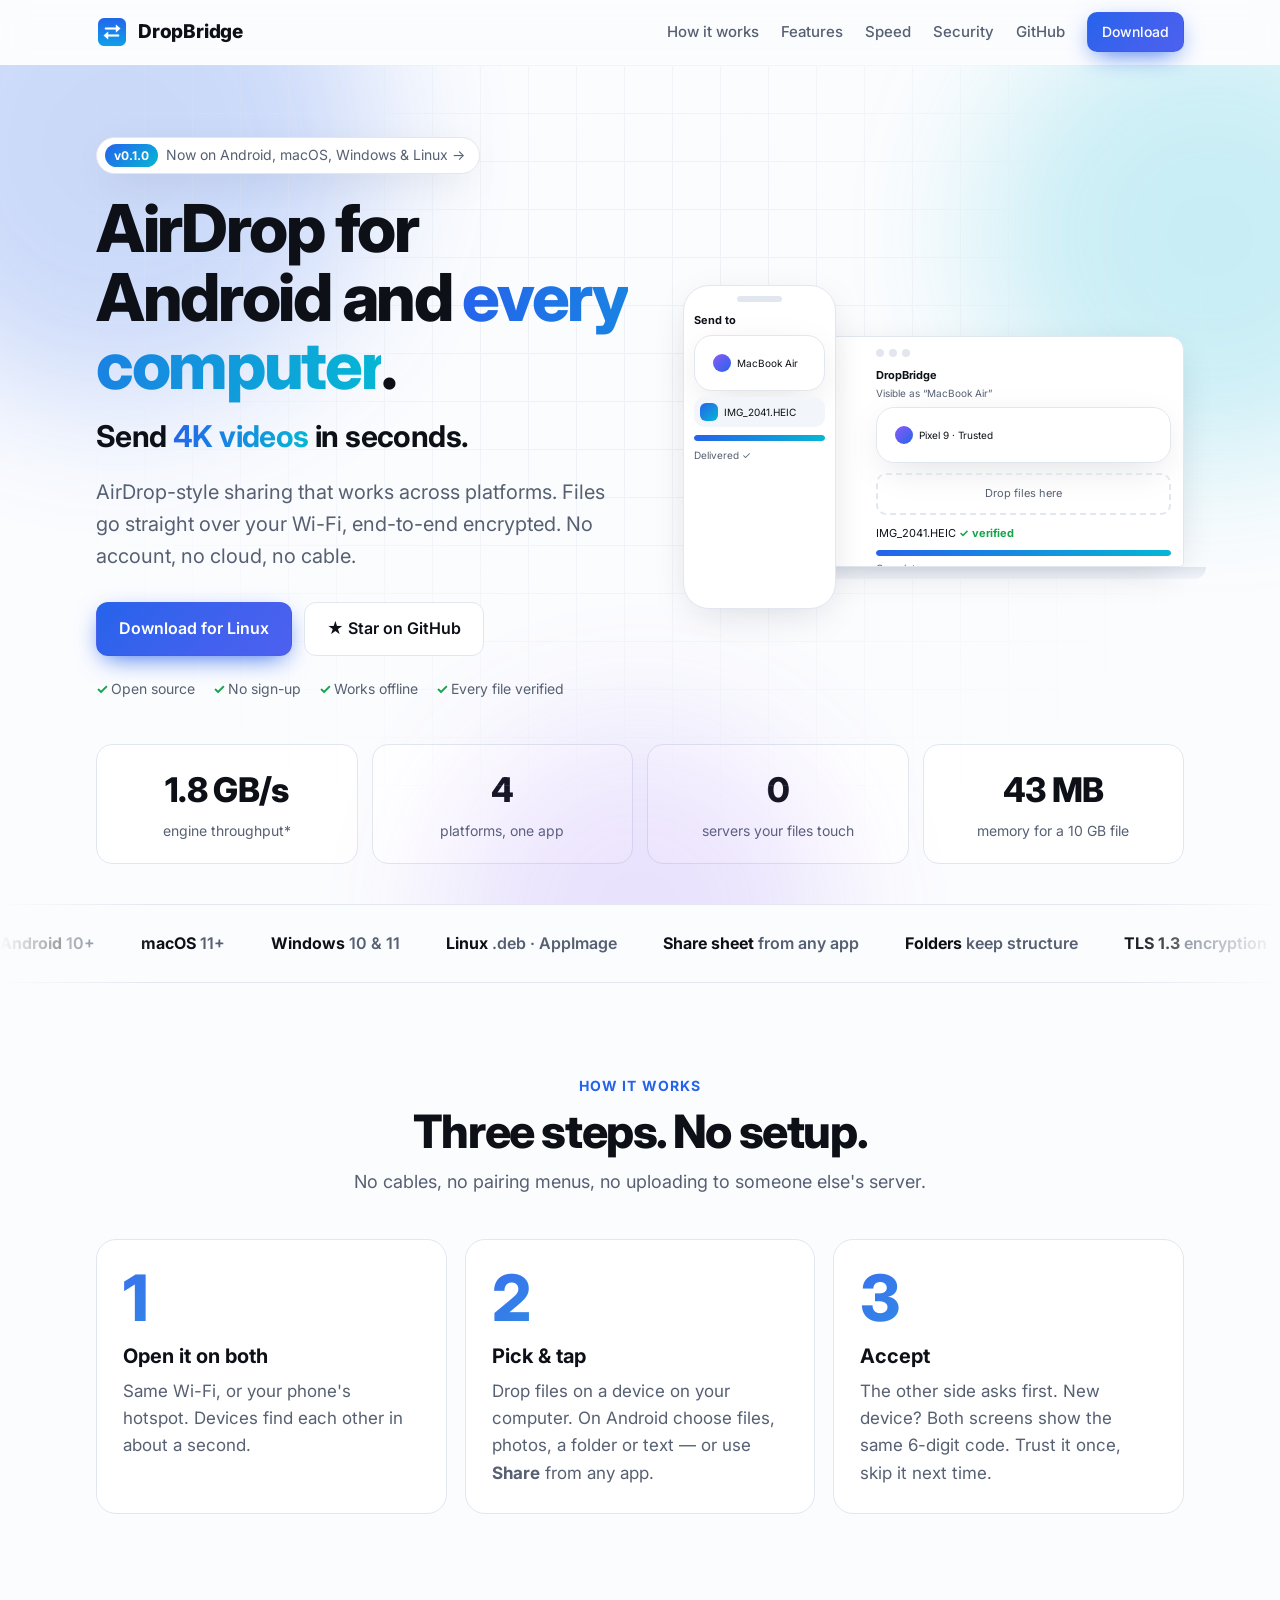
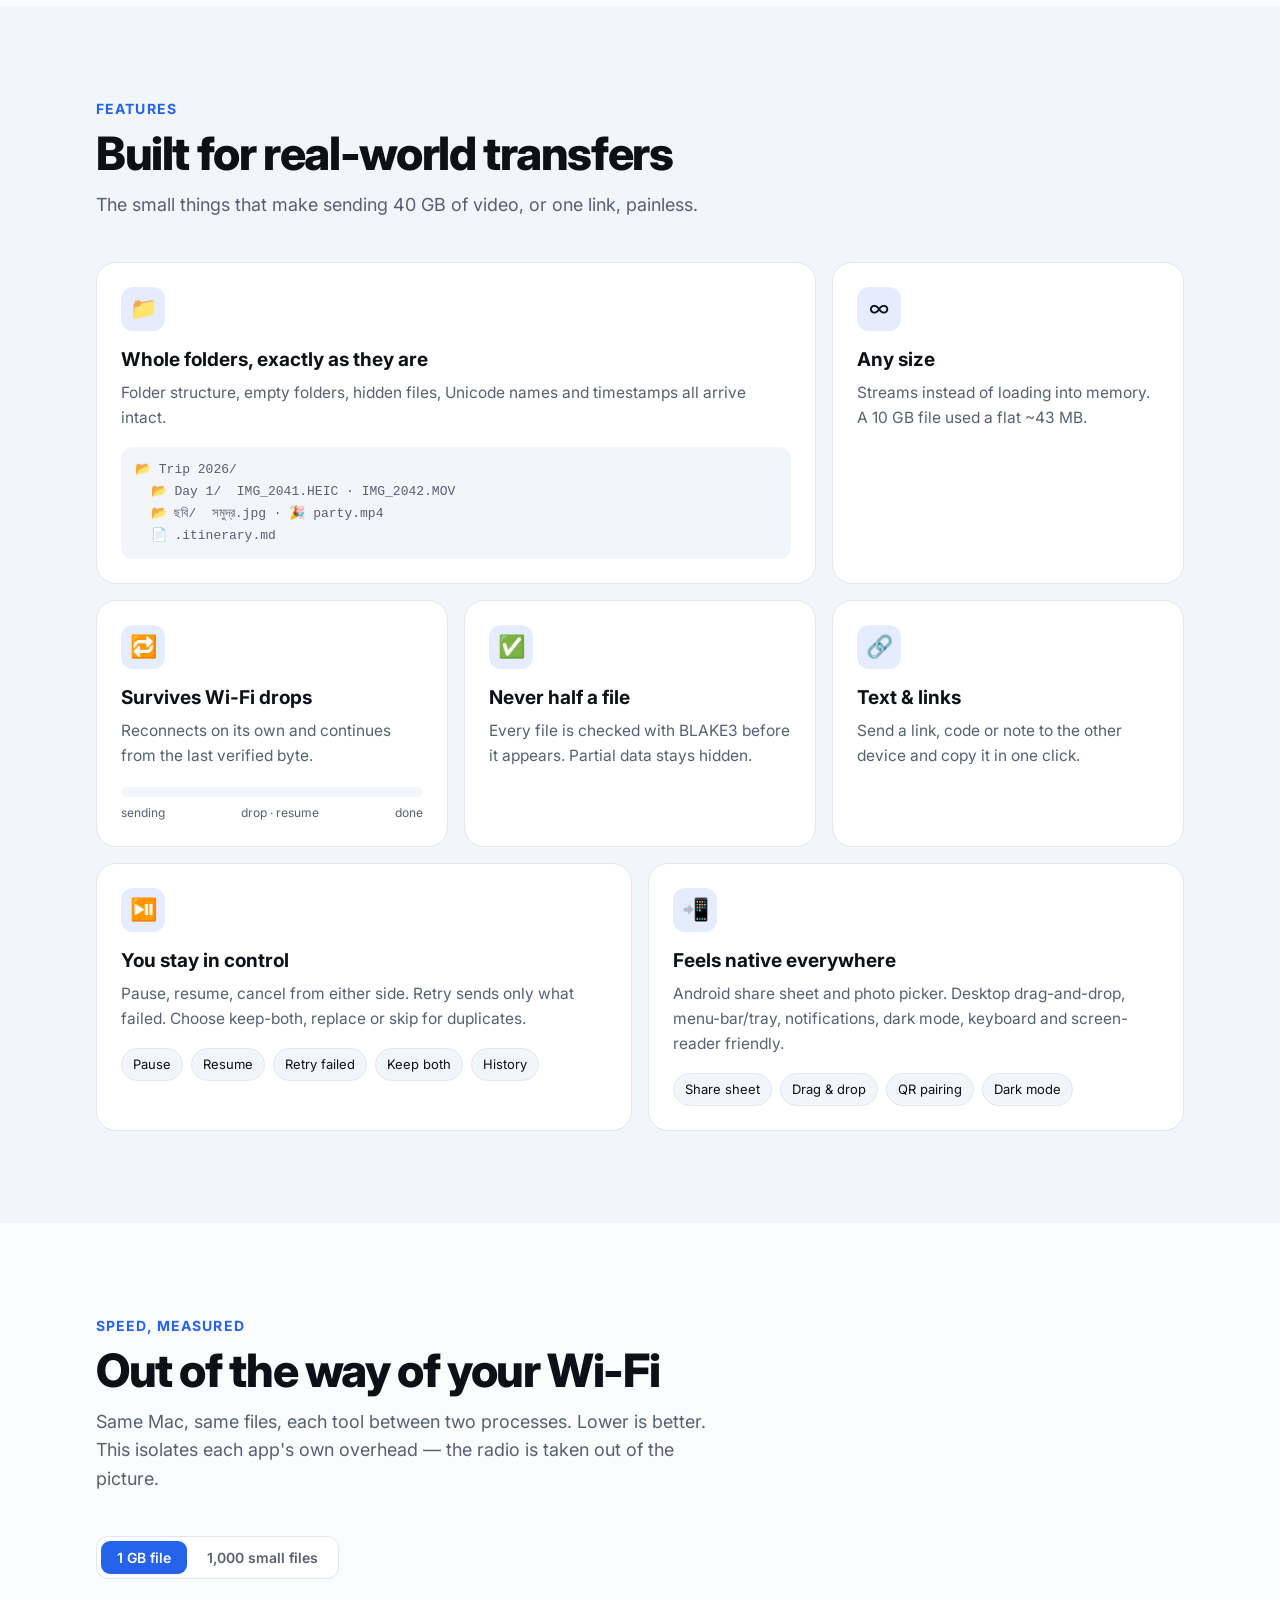
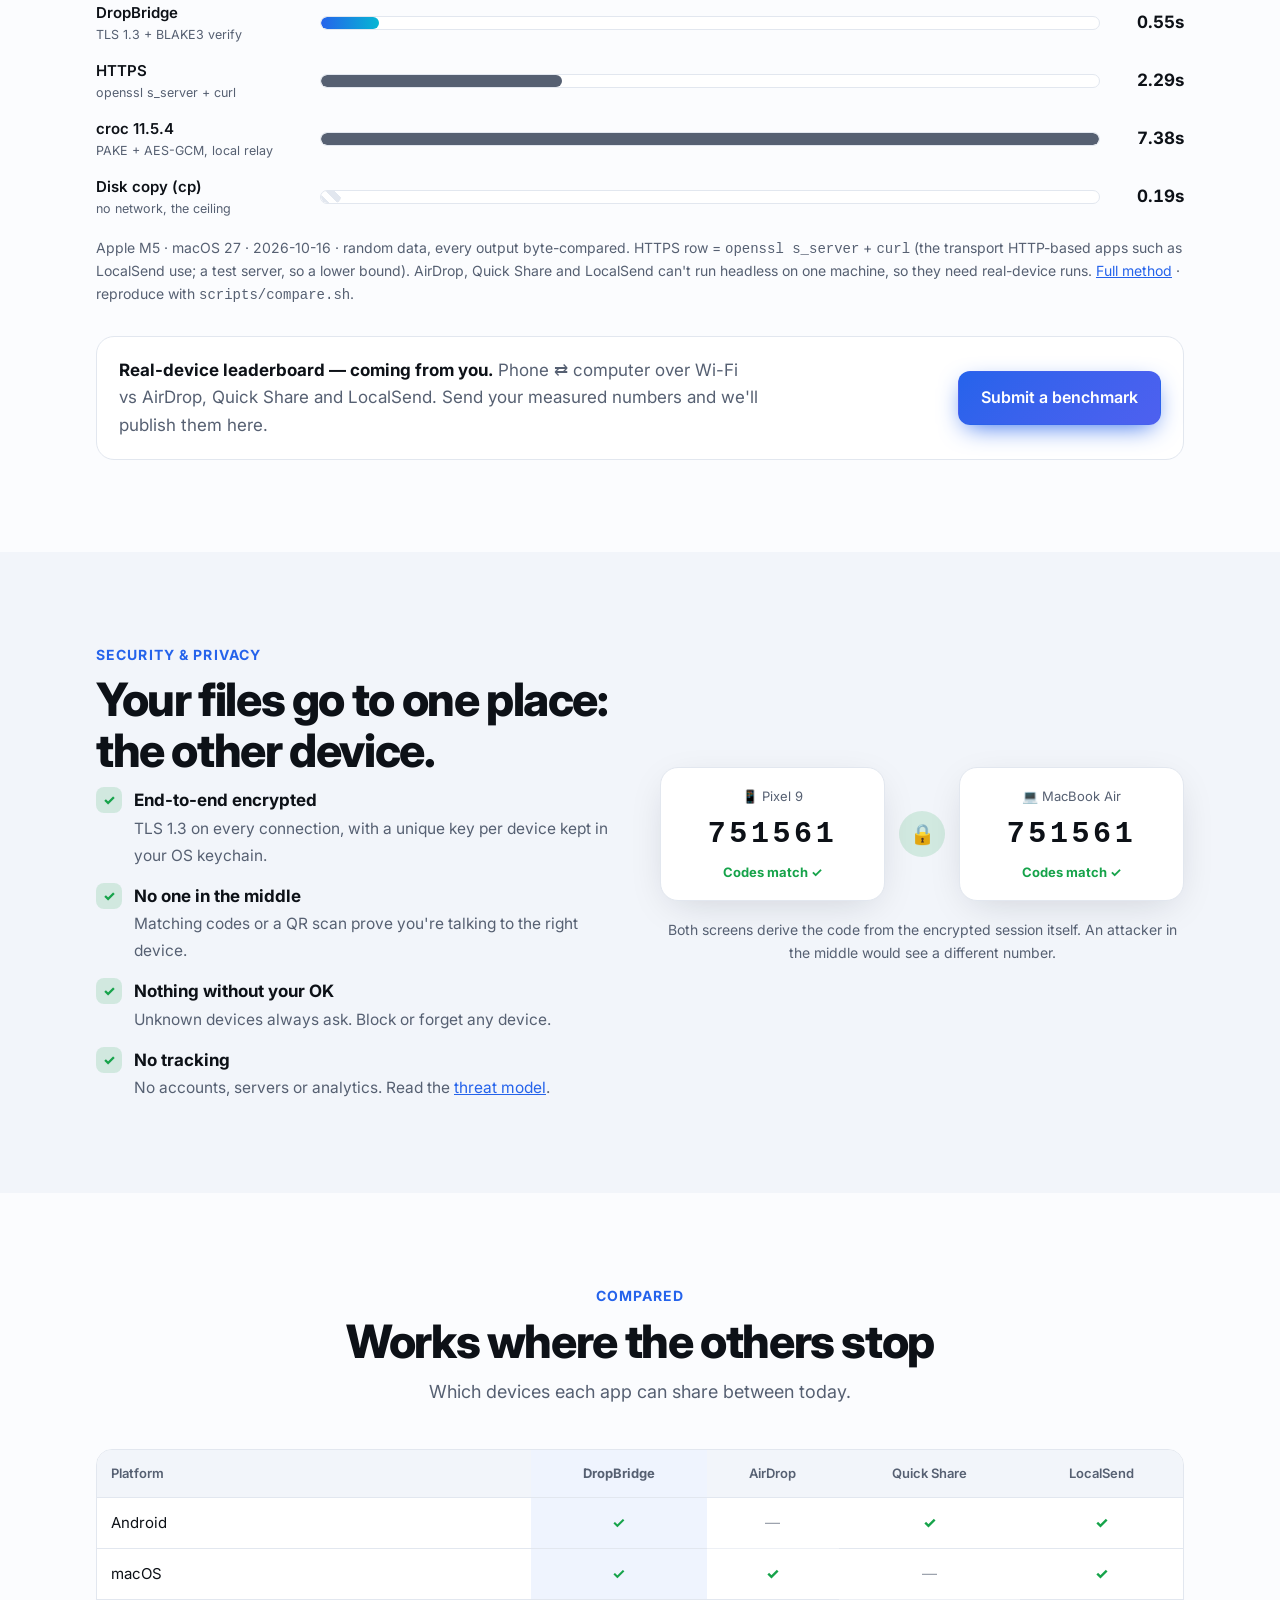
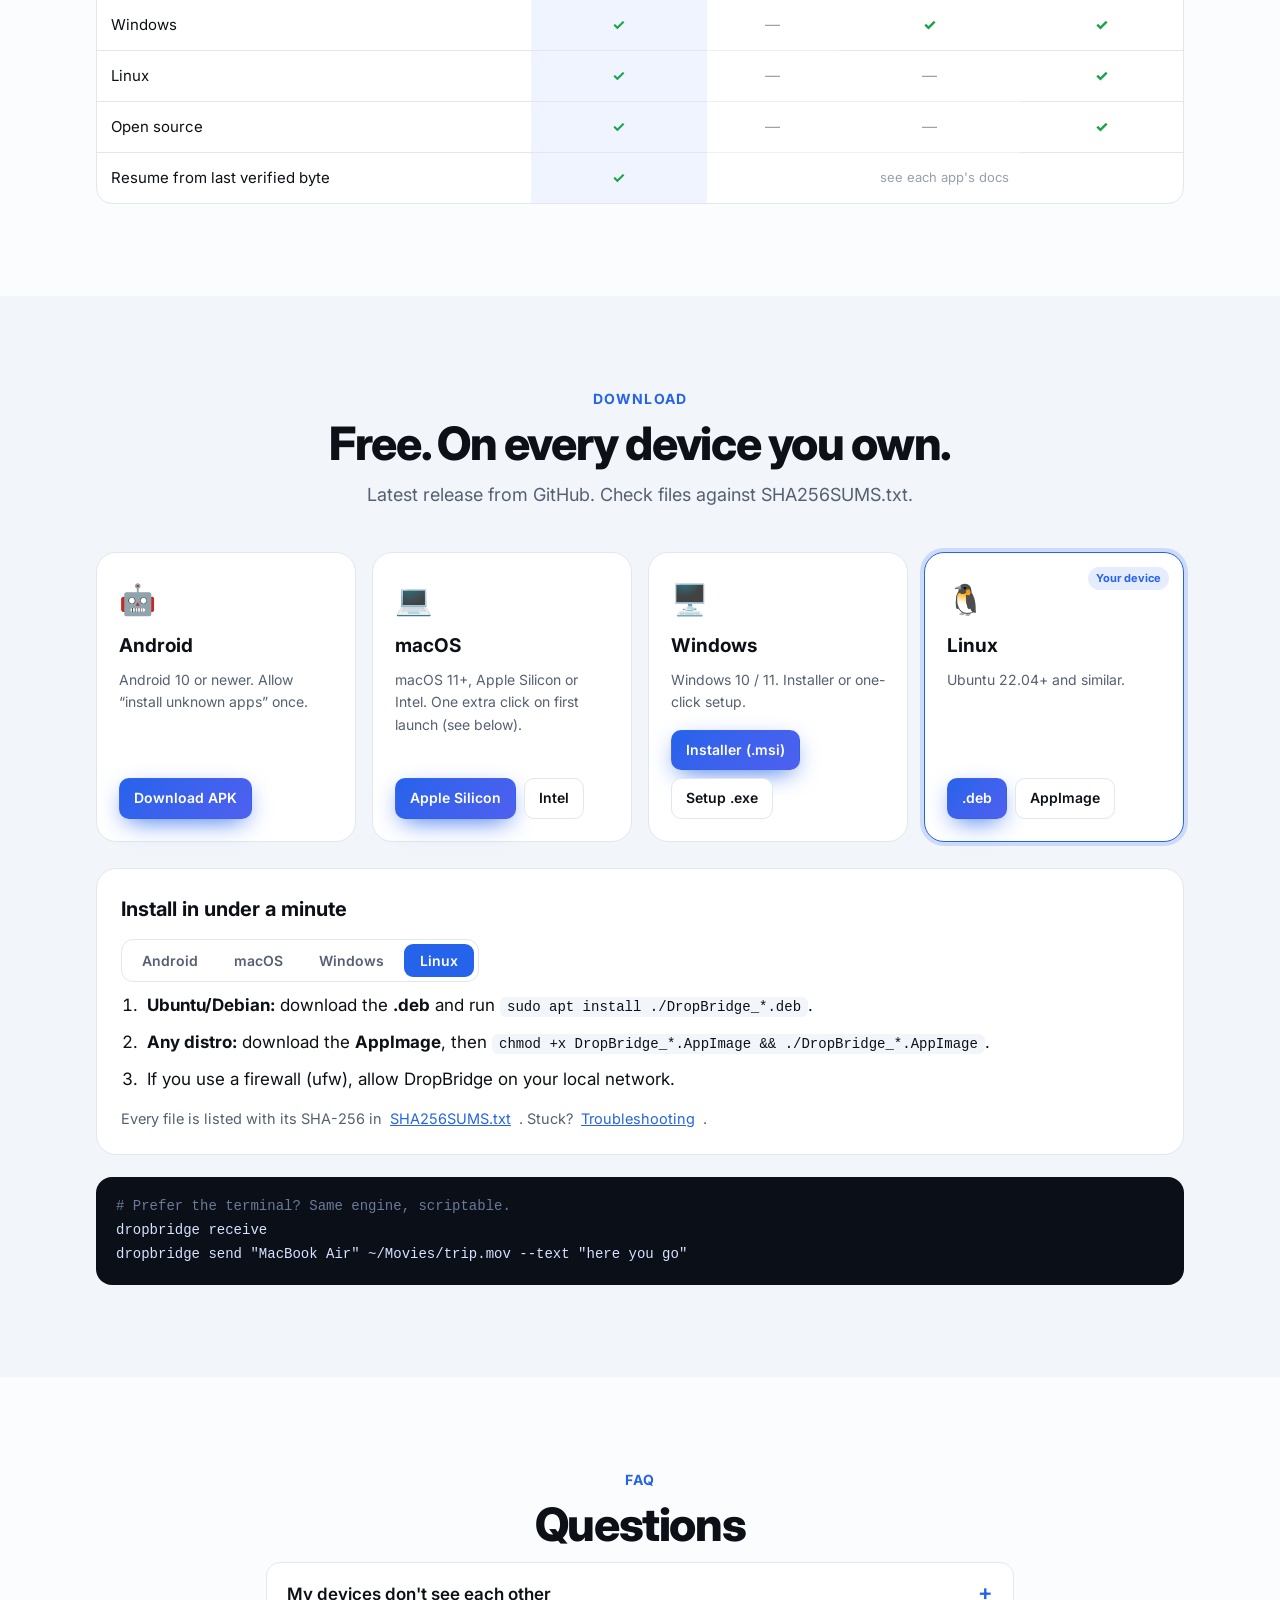
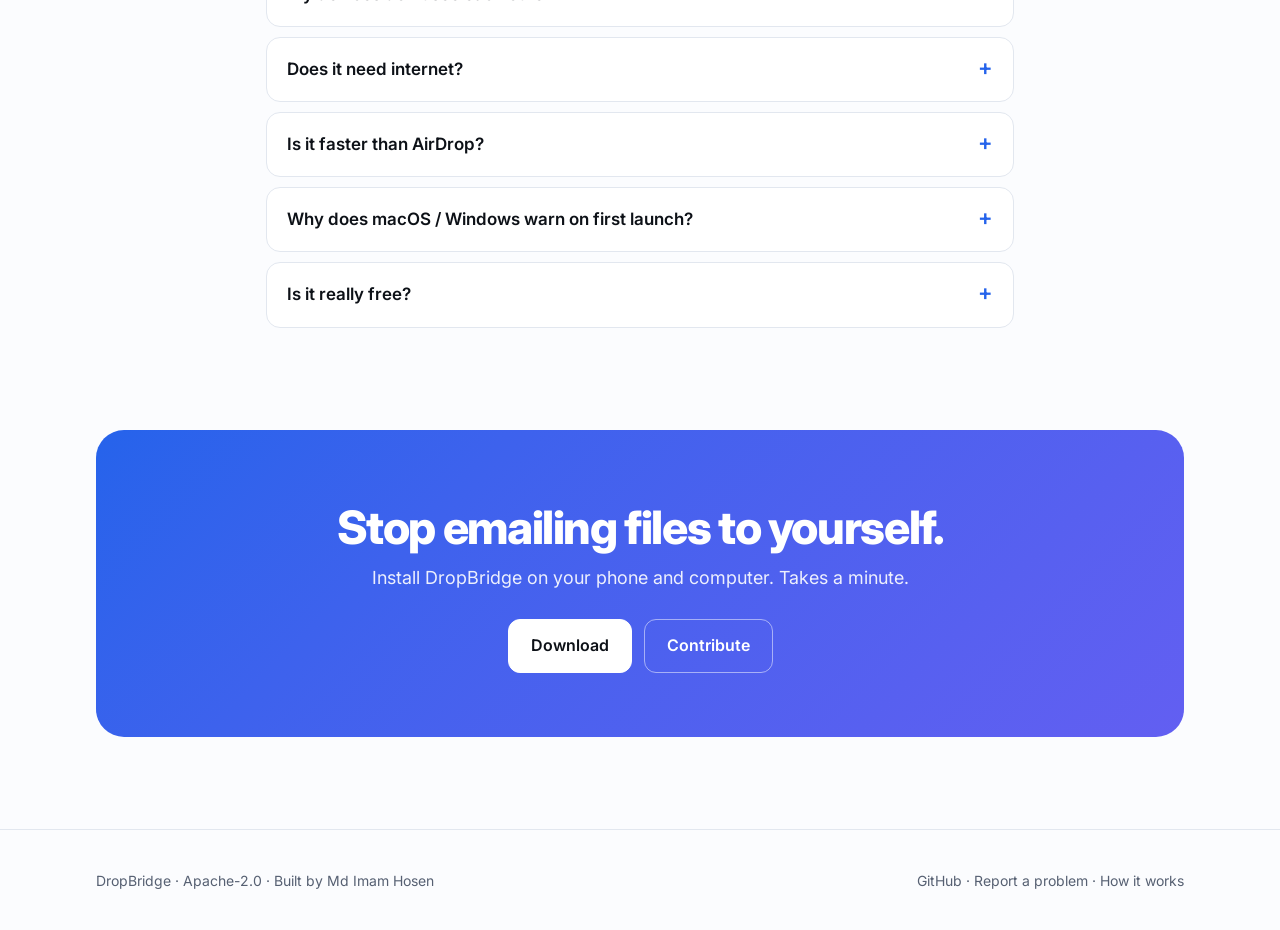
==== commit 78affdbf: "Install flow: ad-hoc signed macOS bundle, stable download names, install steps on site and README" ====
--- a/site/index.html
+++ b/site/index.html
@@ -220,6 +220,16 @@
 .cli { margin-top: 22px; background: #0b0f17; color: #d6e2ff; border-radius: 16px; padding: 18px 20px; font: 14px/1.7 ui-monospace, Menlo, monospace; overflow-x: auto; }
 .cli .c { color: #6b7a99; }
 
+[hidden] { display: none !important; }
+/* install */
+.install { margin-top: 26px; background: var(--card); border: 1px solid var(--line); border-radius: 20px; padding: 24px; }
+.install h3 { margin: 0 0 14px; font-size: 20px; }
+.install .tabs { margin-bottom: 10px; flex-wrap: wrap; }
+.install ol { margin: 0; padding-left: 22px; display: grid; gap: 10px; }
+.install li { padding-left: 4px; }
+.install code, .tip code { background: var(--bg2); padding: 2px 7px; border-radius: 6px; font-size: 14px; word-break: break-all; }
+.tip { color: var(--muted); font-size: 14.5px; margin: 14px 0 0; display: flex; gap: 8px; align-items: center; flex-wrap: wrap; }
+
 /* faq */
 .faq { max-width: 780px; margin: 0 auto; }
 details { background: var(--card); border: 1px solid var(--line); border-radius: 14px; margin-bottom: 10px; overflow: hidden; }
@@ -410,10 +420,44 @@
     <div class="wrap">
       <div class="center reveal"><div class="kicker">Download</div><h2>Free. On every device you own.</h2><p class="sub" id="ver">Latest release from GitHub. Check files against SHA256SUMS.txt.</p></div>
       <div class="dls">
-        <div class="dl reveal" data-os="android"><div class="os">🤖</div><h3>Android</h3><span class="req">Android 10 or newer. Allow “install unknown apps” once.</span><div class="files" data-match="\.apk$"></div></div>
-        <div class="dl reveal" style="--d:.06s" data-os="mac"><div class="os">💻</div><h3>macOS</h3><span class="req">macOS 11+. First launch: right-click → Open.</span><div class="files" data-match="\.dmg$"></div></div>
-        <div class="dl reveal" style="--d:.12s" data-os="windows"><div class="os">🖥️</div><h3>Windows</h3><span class="req">Windows 10 / 11. SmartScreen: More info → Run anyway.</span><div class="files" data-match="(\.msi|-setup\.exe)$"></div></div>
-        <div class="dl reveal" style="--d:.18s" data-os="linux"><div class="os">🐧</div><h3>Linux</h3><span class="req">Ubuntu 22.04+ and similar.</span><div class="files" data-match="(\.AppImage|\.deb)$"></div></div>
+        <div class="dl reveal" data-os="android"><div class="os">🤖</div><h3>Android</h3><span class="req">Android 10 or newer. Allow “install unknown apps” once.</span><div class="files"><a class="btn sm primary" href="https://github.com/mdimamhosen/DropBridge/releases/latest/download/DropBridge-Android.apk">Download APK</a></div></div>
+        <div class="dl reveal" style="--d:.06s" data-os="mac"><div class="os">💻</div><h3>macOS</h3><span class="req">macOS 11+, Apple Silicon or Intel. One extra click on first launch (see below).</span><div class="files"><a class="btn sm primary" href="https://github.com/mdimamhosen/DropBridge/releases/latest/download/DropBridge-macOS-AppleSilicon.dmg">Apple Silicon</a><a class="btn sm" href="https://github.com/mdimamhosen/DropBridge/releases/latest/download/DropBridge-macOS-Intel.dmg">Intel</a></div></div>
+        <div class="dl reveal" style="--d:.12s" data-os="windows"><div class="os">🖥️</div><h3>Windows</h3><span class="req">Windows 10 / 11. Installer or one-click setup.</span><div class="files"><a class="btn sm primary" href="https://github.com/mdimamhosen/DropBridge/releases/latest/download/DropBridge-Windows-x64.msi">Installer (.msi)</a><a class="btn sm" href="https://github.com/mdimamhosen/DropBridge/releases/latest/download/DropBridge-Windows-x64-setup.exe">Setup .exe</a></div></div>
+        <div class="dl reveal" style="--d:.18s" data-os="linux"><div class="os">🐧</div><h3>Linux</h3><span class="req">Ubuntu 22.04+ and similar.</span><div class="files"><a class="btn sm primary" href="https://github.com/mdimamhosen/DropBridge/releases/latest/download/DropBridge-Linux-amd64.deb">.deb</a><a class="btn sm" href="https://github.com/mdimamhosen/DropBridge/releases/latest/download/DropBridge-Linux-x86_64.AppImage">AppImage</a></div></div>
+      </div>
+      <div class="install reveal" id="install">
+        <h3>Install in under a minute</h3>
+        <div class="tabs" role="tablist" aria-label="Install steps">
+          <button role="tab" data-os="android" aria-selected="false">Android</button>
+          <button role="tab" data-os="mac" aria-selected="true">macOS</button>
+          <button role="tab" data-os="windows" aria-selected="false">Windows</button>
+          <button role="tab" data-os="linux" aria-selected="false">Linux</button>
+        </div>
+        <ol data-os="android" hidden>
+          <li>Tap <b>Download APK</b> above on your phone and open the file when it finishes.</li>
+          <li>If asked, allow your browser to <b>install unknown apps</b> (one time), then tap <b>Install</b>.</li>
+          <li>Open DropBridge, tap <b>Continue</b>, allow notifications. Done.</li>
+        </ol>
+        <ol data-os="mac">
+          <li>Download the <b>.dmg</b> (Apple Silicon for M1–M5 Macs, Intel for older), open it and drag <b>DropBridge</b> into <b>Applications</b>.</li>
+          <li>Open DropBridge from Applications. macOS says it can't verify the developer — click <b>Done</b>.</li>
+          <li>Open <b>System Settings → Privacy &amp; Security</b>, scroll down and click <b>Open Anyway</b> next to DropBridge, then confirm. (macOS 14 and older: right-click the app → <b>Open</b>.)</li>
+          <li>Allow <b>Local Network</b> access when asked so it can find your phone.</li>
+        </ol>
+        <p class="tip" data-os="mac">Prefer Terminal? This does steps 2–3 in one go:
+          <code id="mac-cmd">xattr -dr com.apple.quarantine /Applications/DropBridge.app</code>
+          <button class="btn sm" id="copy-cmd" type="button">Copy</button></p>
+        <ol data-os="windows" hidden>
+          <li>Download the <b>.msi</b> (or <b>Setup .exe</b>) and run it.</li>
+          <li>If SmartScreen appears, click <b>More info → Run anyway</b> (the app isn't code-signed yet).</li>
+          <li>Open DropBridge and click <b>Allow</b> when Windows Firewall asks, with <b>Private networks</b> ticked.</li>
+        </ol>
+        <ol data-os="linux" hidden>
+          <li><b>Ubuntu/Debian:</b> download the <b>.deb</b> and run <code>sudo apt install ./DropBridge_*.deb</code>.</li>
+          <li><b>Any distro:</b> download the <b>AppImage</b>, then <code>chmod +x DropBridge_*.AppImage &amp;&amp; ./DropBridge_*.AppImage</code>.</li>
+          <li>If you use a firewall (ufw), allow DropBridge on your local network.</li>
+        </ol>
+        <p class="tip">Every file is listed with its SHA-256 in <a href="https://github.com/mdimamhosen/DropBridge/releases/latest">SHA256SUMS.txt</a>. Stuck? <a href="https://github.com/mdimamhosen/DropBridge/blob/main/docs/TROUBLESHOOTING.md">Troubleshooting</a>.</p>
       </div>
       <div class="cli reveal"><span class="c"># Prefer the terminal? Same engine, scriptable.</span><br />dropbridge receive<br />dropbridge send "MacBook Air" ~/Movies/trip.mov --text "here you go"</div>
     </div>
@@ -425,7 +469,7 @@
       <details class="reveal"><summary>My devices don't see each other</summary><p>Make sure both are on the same Wi-Fi (guest networks often block this) and DropBridge is open on both. On a Mac allow “Local Network” access. You can always pair with the QR code under “Pair a device”.</p></details>
       <details class="reveal"><summary>Does it need internet?</summary><p>No. Devices talk directly. No Wi-Fi router? Turn on your phone's hotspot and join it from the computer.</p></details>
       <details class="reveal"><summary>Is it faster than AirDrop?</summary><p>We don't claim that yet. The engine adds little over a plain disk copy, so your Wi-Fi decides the speed. Real-device comparisons are being collected — you can submit yours.</p></details>
-      <details class="reveal"><summary>Why does macOS / Windows warn on first launch?</summary><p>Early builds aren't code-signed yet. Right-click → Open on macOS, or More info → Run anyway on Windows. Compare the file with SHA256SUMS.txt if you want to be sure.</p></details>
+      <details class="reveal"><summary>Why does macOS / Windows warn on first launch?</summary><p>Builds aren't notarised by Apple or code-signed for Windows yet (that needs paid certificates). On macOS click Open Anyway in System Settings → Privacy &amp; Security once; on Windows choose More info → Run anyway. Steps are in the Install section above. Compare the file with SHA256SUMS.txt if you want to be sure.</p></details>
       <details class="reveal"><summary>Is it really free?</summary><p>Yes. Open source under Apache-2.0. No ads, no account, no tracking.</p></details>
     </div>
   </section>
@@ -534,40 +578,36 @@
   ch.innerHTML = rows.map(([n, s, v, cls]) => `<div class="row ${cls || ""}"><div class="nm">${n}<small>${s}</small></div><div class="track2"><div class="fill" data-w="${Math.max(1.5, (v / max) * 100)}"></div></div><div class="val">${v.toFixed(2)}s</div></div>`).join("");
   requestAnimationFrame(() => requestAnimationFrame(() => ch.querySelectorAll(".fill").forEach((f) => (f.style.width = f.dataset.w + "%"))));
 }
-document.querySelectorAll(".tabs button").forEach((b) => b.addEventListener("click", () => {
-  document.querySelectorAll(".tabs button").forEach((x) => x.setAttribute("aria-selected", x === b));
+document.querySelectorAll("#speed .tabs button").forEach((b) => b.addEventListener("click", () => {
+  document.querySelectorAll("#speed .tabs button").forEach((x) => x.setAttribute("aria-selected", x === b));
   set = b.dataset.set; drawChart();
 }));
+
+// install steps: one tab per OS, opens on the visitor's OS
+function showOS(os) {
+  document.querySelectorAll("#install .tabs button").forEach((b) => b.setAttribute("aria-selected", b.dataset.os === os));
+  document.querySelectorAll("#install [data-os]:not(button)").forEach((el) => (el.hidden = el.dataset.os !== os));
+}
+document.querySelectorAll("#install .tabs button").forEach((b) => b.addEventListener("click", () => showOS(b.dataset.os)));
+document.getElementById("copy-cmd").addEventListener("click", (e) => {
+  navigator.clipboard?.writeText(document.getElementById("mac-cmd").textContent).then(() => (e.target.textContent = "Copied ✓"));
+});
 
 // downloads from the latest GitHub release
 const REL = "https://github.com/mdimamhosen/DropBridge/releases/latest";
 const ua = navigator.userAgent;
 const mine = /Android/i.test(ua) ? "android" : /iPhone|iPad/i.test(ua) ? "" : /Mac/i.test(ua) ? "mac" : /Win/i.test(ua) ? "windows" : /Linux/i.test(ua) ? "linux" : "";
-const label = (n) => n.endsWith(".apk") ? "Download APK" : n.endsWith(".msi") ? ".msi installer" : n.endsWith(".exe") ? "Setup .exe" : n.endsWith(".deb") ? ".deb" : n.endsWith(".AppImage") ? "AppImage" : /aarch64|arm64/.test(n) ? "Apple Silicon" : /x64|x86_64/.test(n) ? "Intel" : n;
-function fill(assets) {
-  document.querySelectorAll(".dl").forEach((card) => {
-    card.classList.toggle("mine", card.dataset.os === mine);
-    const box = card.querySelector(".files"), re = new RegExp(box.dataset.match);
-    const hits = assets.filter((a) => re.test(a.name));
-    box.textContent = "";
-    (hits.length ? hits : [{ name: "", browser_download_url: REL }]).forEach((a, i) => {
-      const el = document.createElement("a");
-      el.className = "btn sm" + (i === 0 ? " primary" : ""); el.href = a.browser_download_url;
-      el.textContent = a.name ? label(a.name) : "Get it on GitHub";
-      box.appendChild(el);
-    });
-  });
-  if (mine) {
-    const card = document.querySelector(`.dl[data-os="${mine}"] .files a`);
-    const h = document.getElementById("hero-dl");
-    if (card && assets.length) { h.href = card.href; h.textContent = `Download for ${{ android: "Android", mac: "macOS", windows: "Windows", linux: "Linux" }[mine]}`; }
-  }
-}
-fill([]);
+document.querySelectorAll(".dl").forEach((card) => card.classList.toggle("mine", card.dataset.os === mine));
+if (mine) {
+  const first = document.querySelector(`.dl[data-os="${mine}"] .files a`), h = document.getElementById("hero-dl");
+  h.href = first.href;
+  h.textContent = `Download for ${{ android: "Android", mac: "macOS", windows: "Windows", linux: "Linux" }[mine]}`;
+}
+showOS(mine || "mac");
+// Version label only; downloads never depend on the API (it rate-limits shared IPs).
 fetch("https://api.github.com/repos/mdimamhosen/DropBridge/releases/latest")
   .then((r) => (r.ok ? r.json() : Promise.reject()))
   .then((rel) => {
-    fill(rel.assets || []);
     document.getElementById("ver").textContent = `Version ${rel.tag_name} · check files against SHA256SUMS.txt.`;
     document.getElementById("rel-tag").textContent = rel.tag_name;
   })
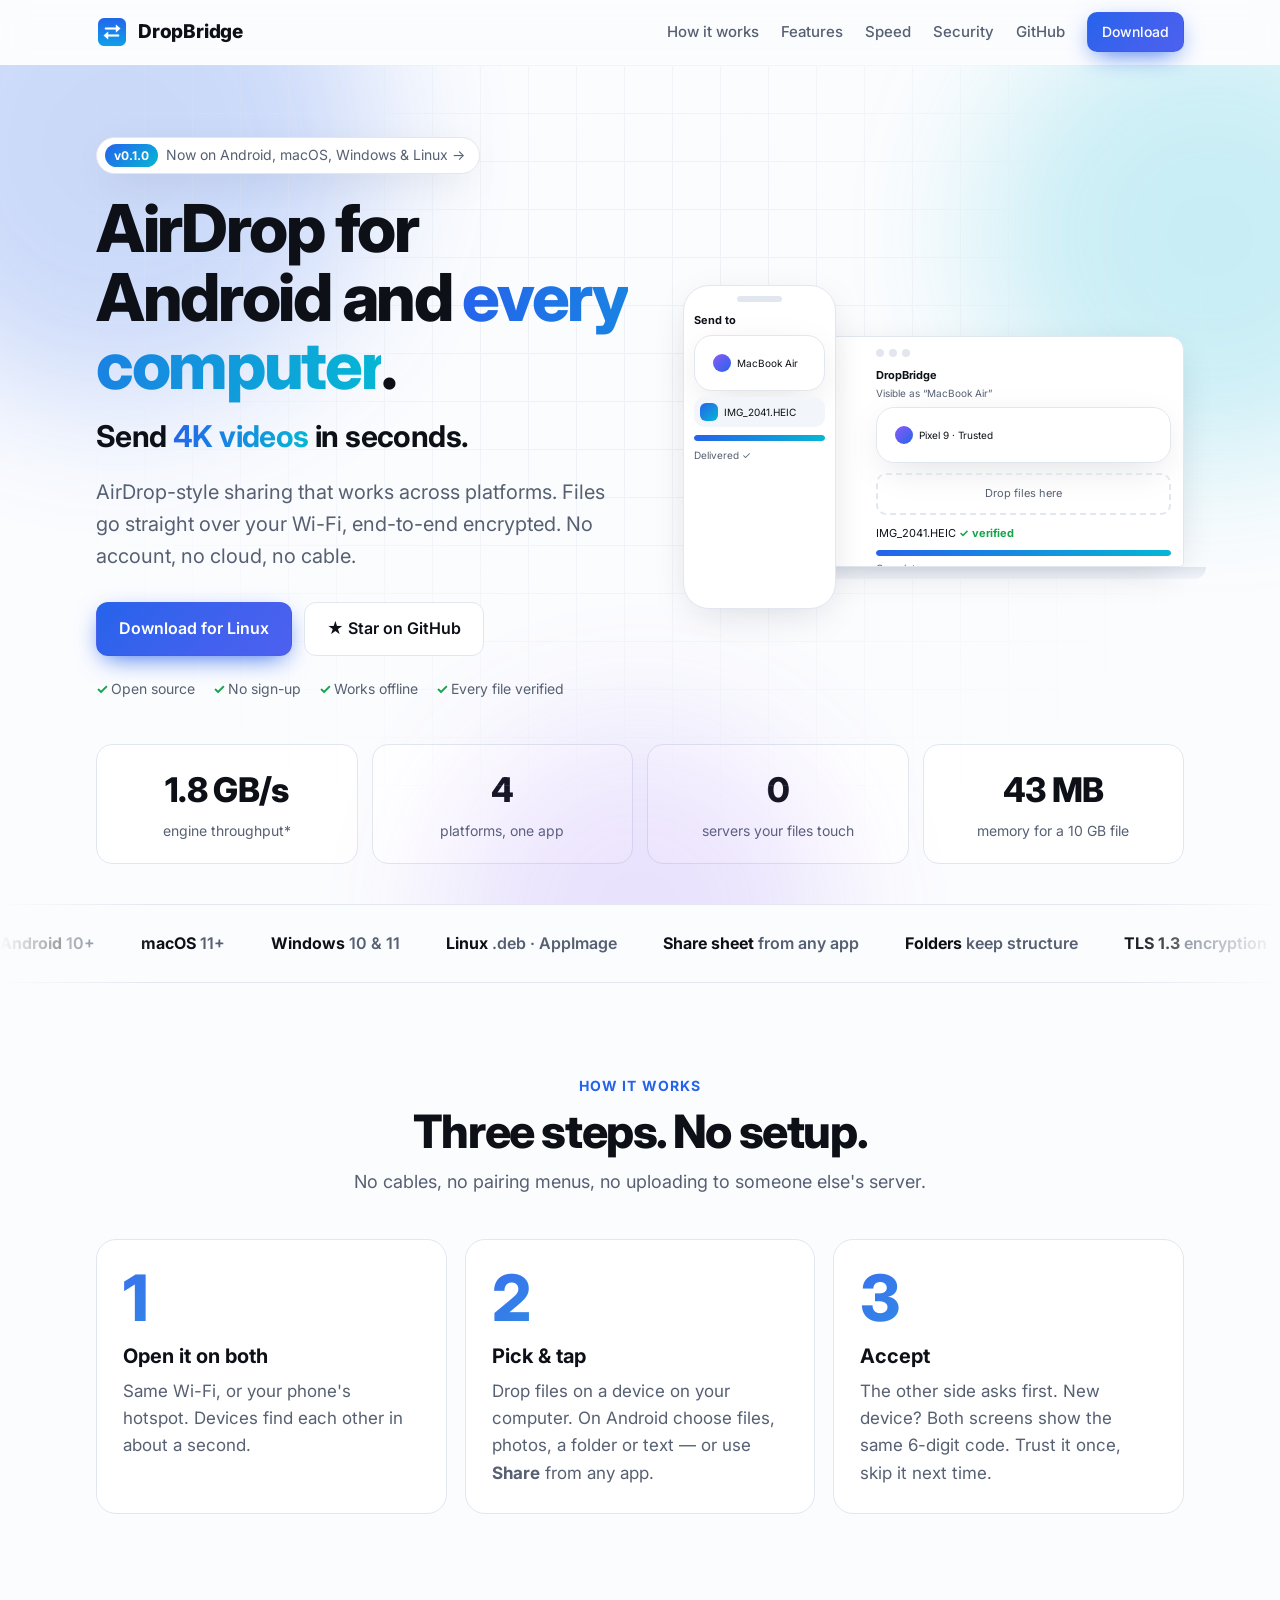
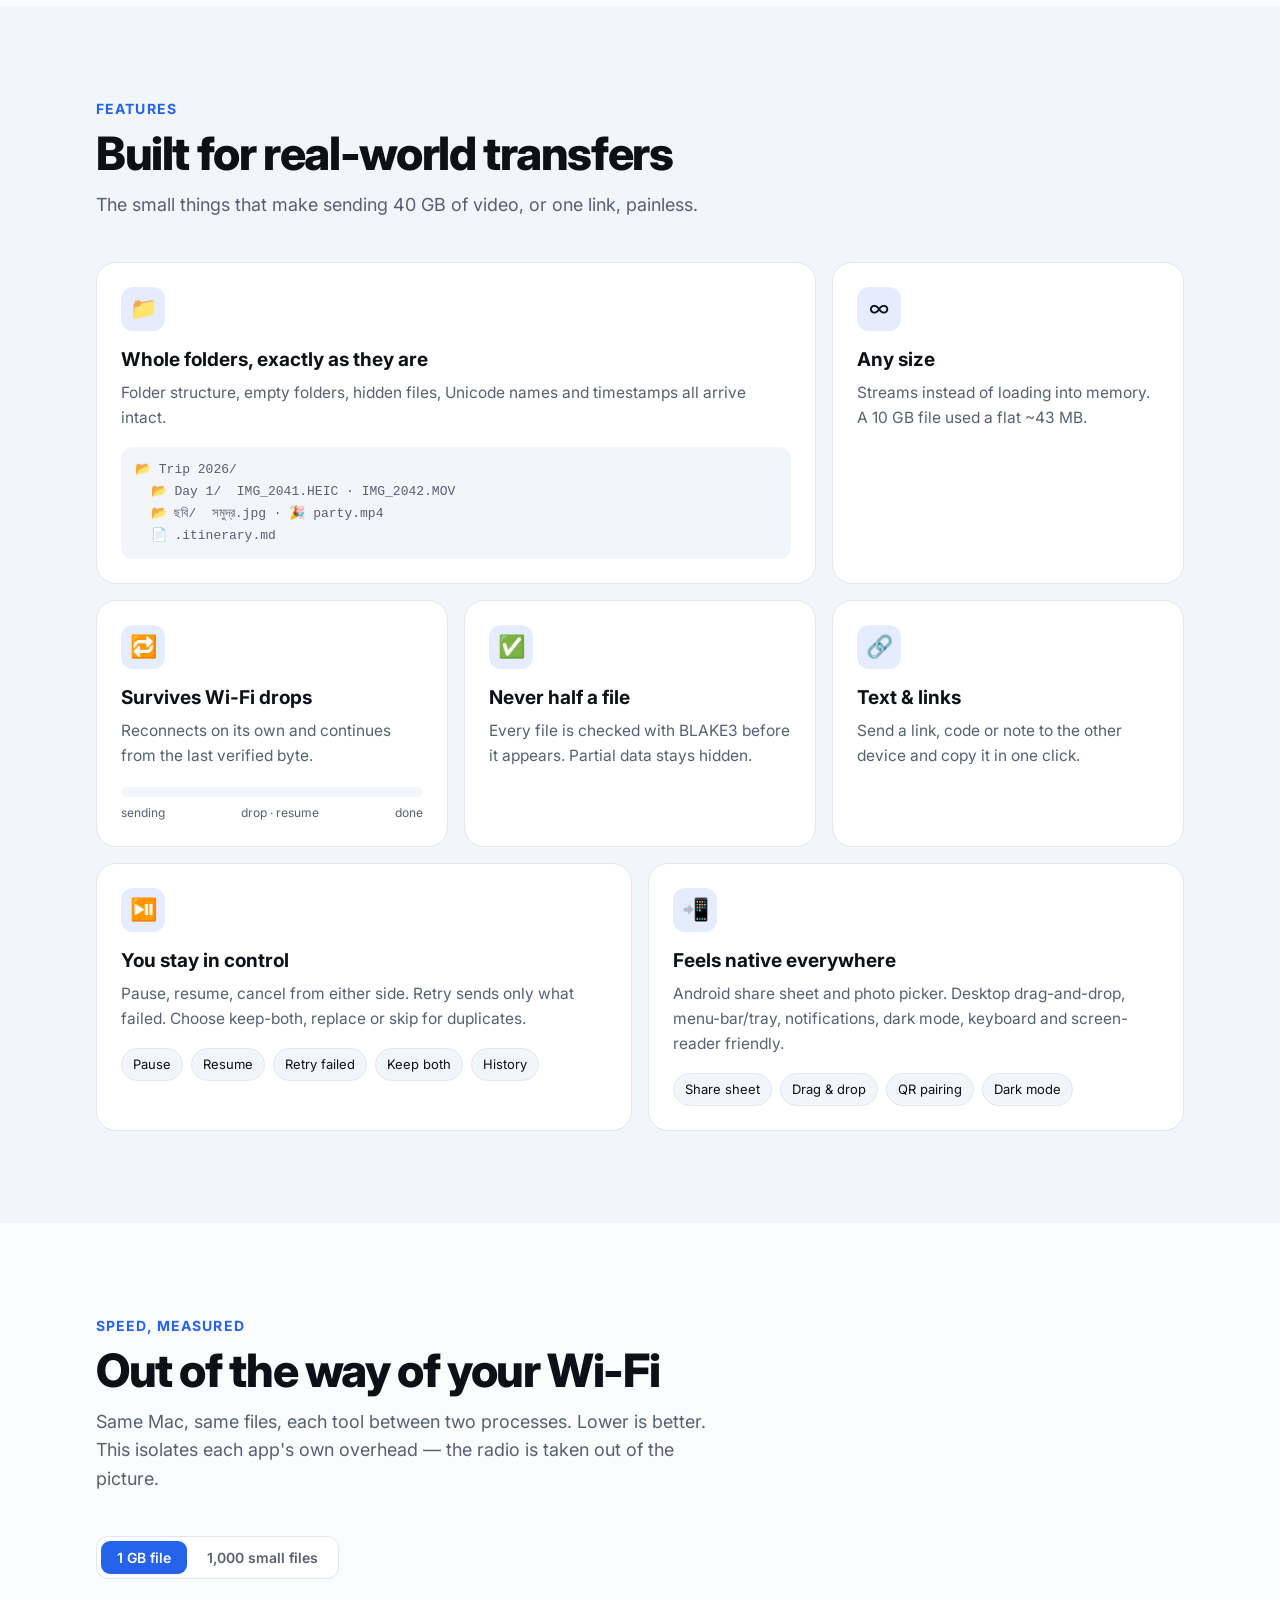
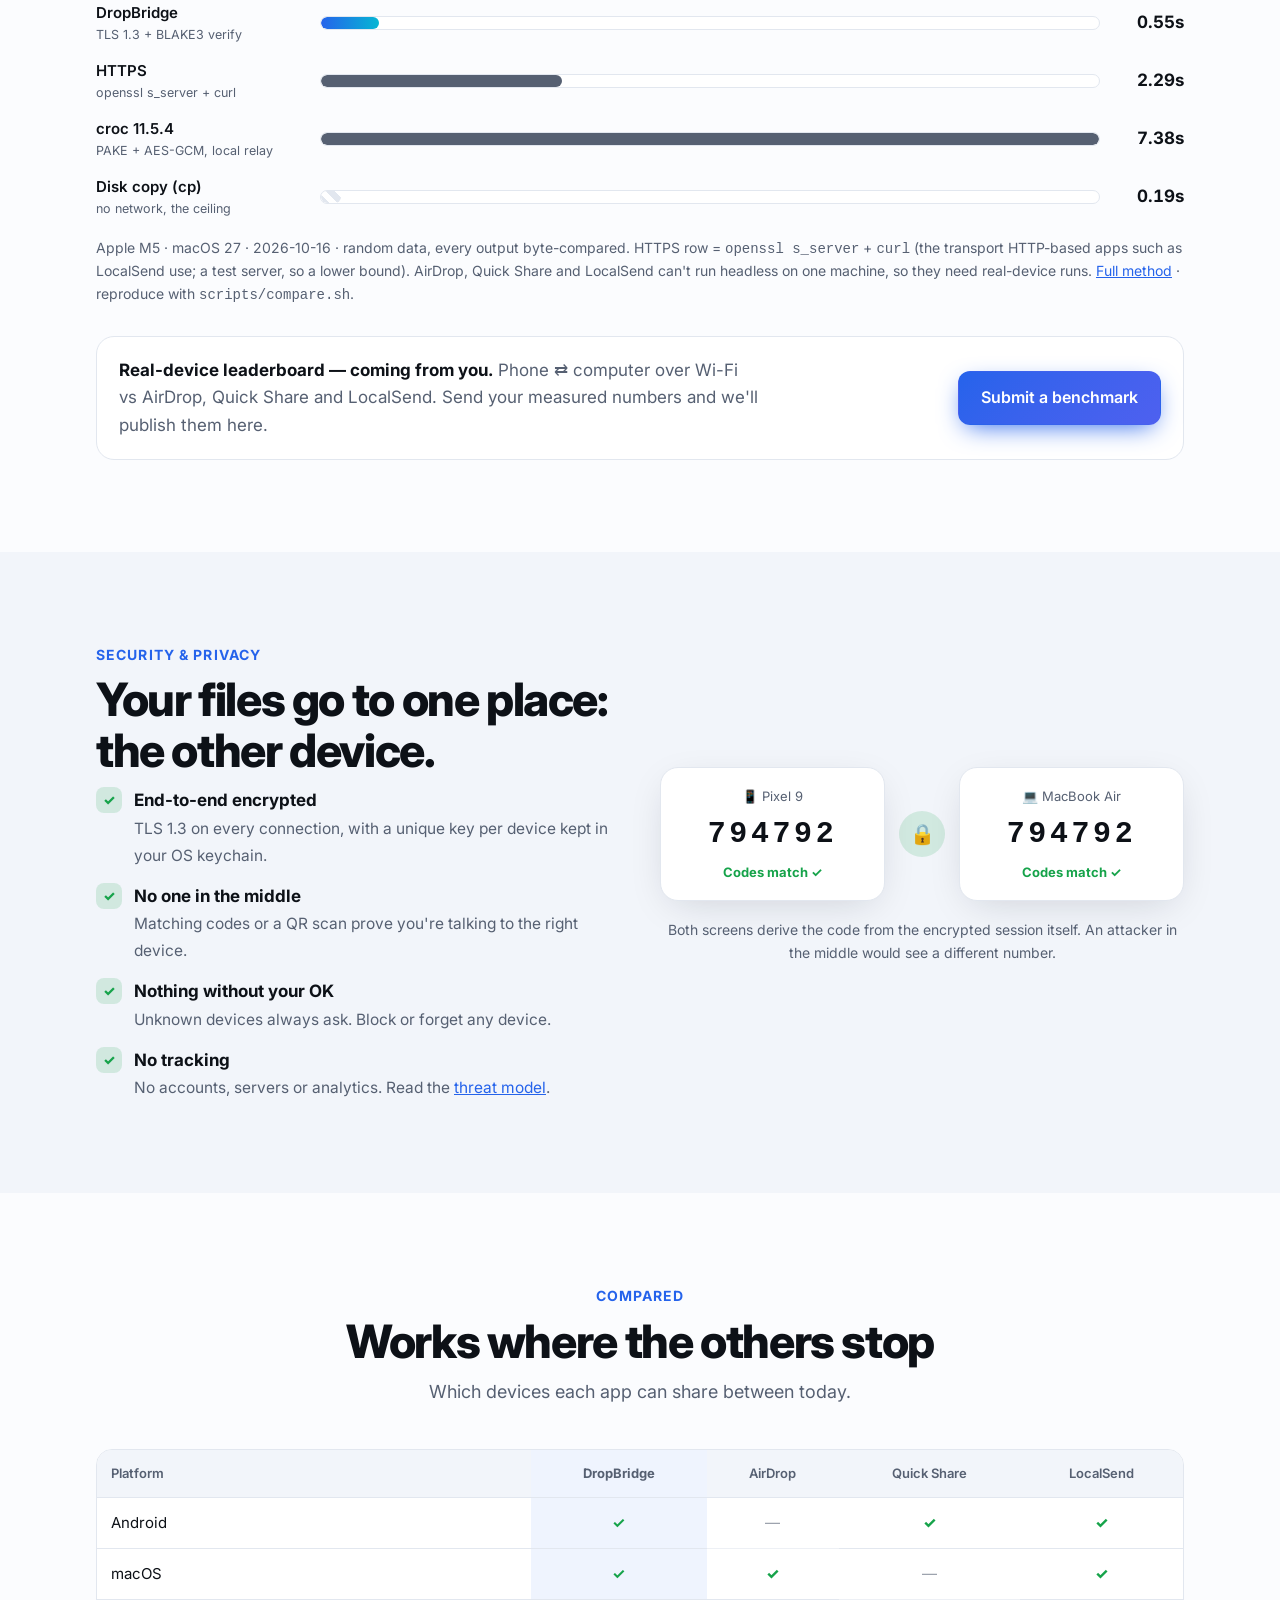
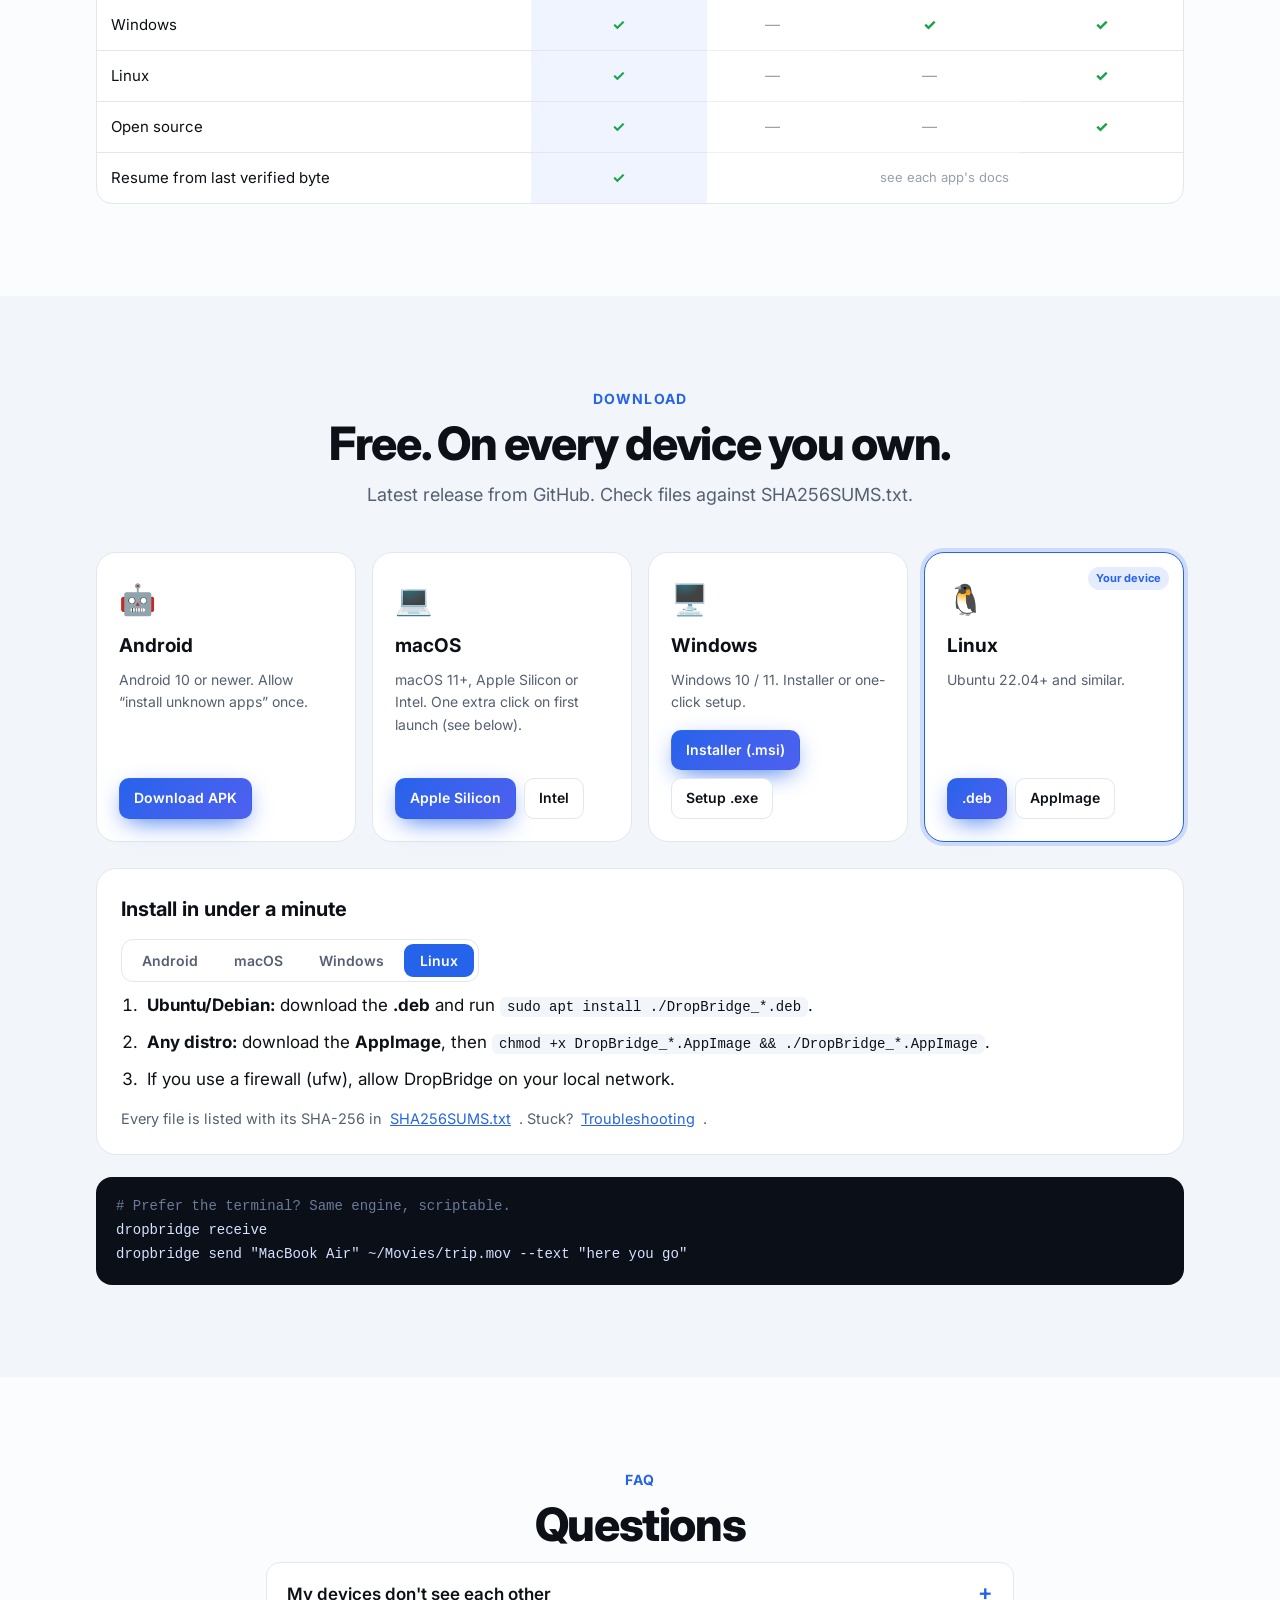
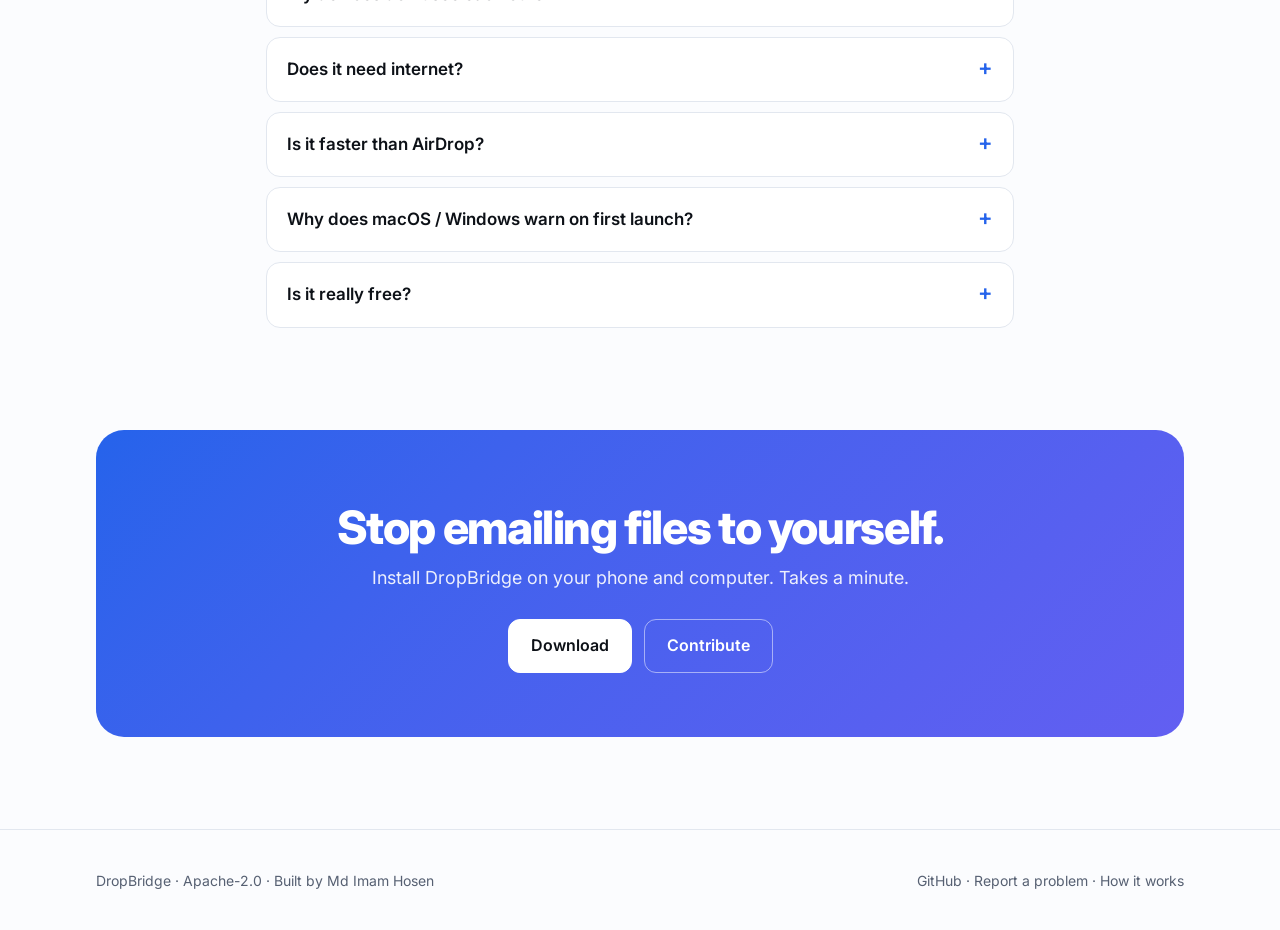
==== commit 3a0f99c7: "Site: mobile download guidance, iPhone message, hide hero mockup on small screens" ====
--- a/site/index.html
+++ b/site/index.html
@@ -107,6 +107,7 @@
 @keyframes dash { to { stroke-dashoffset: -28; } }
 @media (max-width: 900px) { .stage { height: 330px; max-width: 520px; margin: 0 auto; } .beam, .flyer { display: none; } }
 
+@media (max-width: 600px) { .stage { display: none; } }
 /* stats */
 .stats { display: grid; grid-template-columns: repeat(4, 1fr); gap: 14px; margin-top: 44px; }
 @media (max-width: 720px) { .stats { grid-template-columns: repeat(2, 1fr); } }
@@ -221,6 +222,8 @@
 .cli .c { color: #6b7a99; }
 
 [hidden] { display: none !important; }
+.dl-note { margin: 14px 0 0; font-size: 14.5px; color: var(--muted); max-width: 520px; background: var(--card); border: 1px solid var(--line); border-radius: 12px; padding: 10px 14px; }
+@media (max-width: 900px) { .dl-note { margin-left: auto; margin-right: auto; } }
 /* install */
 .install { margin-top: 26px; background: var(--card); border: 1px solid var(--line); border-radius: 20px; padding: 24px; }
 .install h3 { margin: 0 0 14px; font-size: 20px; }
@@ -291,6 +294,7 @@
           <a class="btn primary" id="hero-dl" href="#download">Download free</a>
           <a class="btn" href="https://github.com/mdimamhosen/DropBridge">★ Star on GitHub</a>
         </div>
+        <p class="dl-note" id="dl-note" hidden></p>
         <div class="trust reveal" style="--d:.32s"><span>Open source</span><span>No sign-up</span><span>Works offline</span><span>Every file verified</span></div>
       </div>
       <div class="stage reveal" style="--d:.2s" aria-hidden="true">
@@ -434,7 +438,7 @@
           <button role="tab" data-os="linux" aria-selected="false">Linux</button>
         </div>
         <ol data-os="android" hidden>
-          <li>Tap <b>Download APK</b> above on your phone and open the file when it finishes.</li>
+          <li>Tap <b>Download APK</b> on your phone. Chrome warns that the file <i>might be harmful</i> — it says this for every app from outside the Play Store. Tap <b>Download anyway</b>, then <b>Open</b>.</li>
           <li>If asked, allow your browser to <b>install unknown apps</b> (one time), then tap <b>Install</b>.</li>
           <li>Open DropBridge, tap <b>Continue</b>, allow notifications. Done.</li>
         </ol>
@@ -596,7 +600,8 @@
 // downloads from the latest GitHub release
 const REL = "https://github.com/mdimamhosen/DropBridge/releases/latest";
 const ua = navigator.userAgent;
-const mine = /Android/i.test(ua) ? "android" : /iPhone|iPad/i.test(ua) ? "" : /Mac/i.test(ua) ? "mac" : /Win/i.test(ua) ? "windows" : /Linux/i.test(ua) ? "linux" : "";
+const ios = /iPhone|iPad|iPod/i.test(ua) || (/Mac/i.test(ua) && navigator.maxTouchPoints > 1);
+const mine = /Android/i.test(ua) ? "android" : ios ? "" : /Mac/i.test(ua) ? "mac" : /Win/i.test(ua) ? "windows" : /Linux/i.test(ua) ? "linux" : "";
 document.querySelectorAll(".dl").forEach((card) => card.classList.toggle("mine", card.dataset.os === mine));
 if (mine) {
   const first = document.querySelector(`.dl[data-os="${mine}"] .files a`), h = document.getElementById("hero-dl");
@@ -604,6 +609,16 @@
   h.textContent = `Download for ${{ android: "Android", mac: "macOS", windows: "Windows", linux: "Linux" }[mine]}`;
 }
 showOS(mine || "mac");
+const note = document.getElementById("dl-note");
+if (mine === "android") {
+  note.hidden = false;
+  note.innerHTML = "Chrome will say the file <b>might be harmful</b> — normal for apps from outside the Play Store. Tap <b>Download anyway</b>, then <b>Open</b> → <b>Install</b>.";
+} else if (ios) {
+  note.hidden = false;
+  note.innerHTML = "📱 The iPhone app isn't available yet. Install DropBridge on your Android phone or your Mac, Windows or Linux computer — open this page there.";
+  const h = document.getElementById("hero-dl");
+  h.textContent = "See all downloads";
+}
 // Version label only; downloads never depend on the API (it rate-limits shared IPs).
 fetch("https://api.github.com/repos/mdimamhosen/DropBridge/releases/latest")
   .then((r) => (r.ok ? r.json() : Promise.reject()))
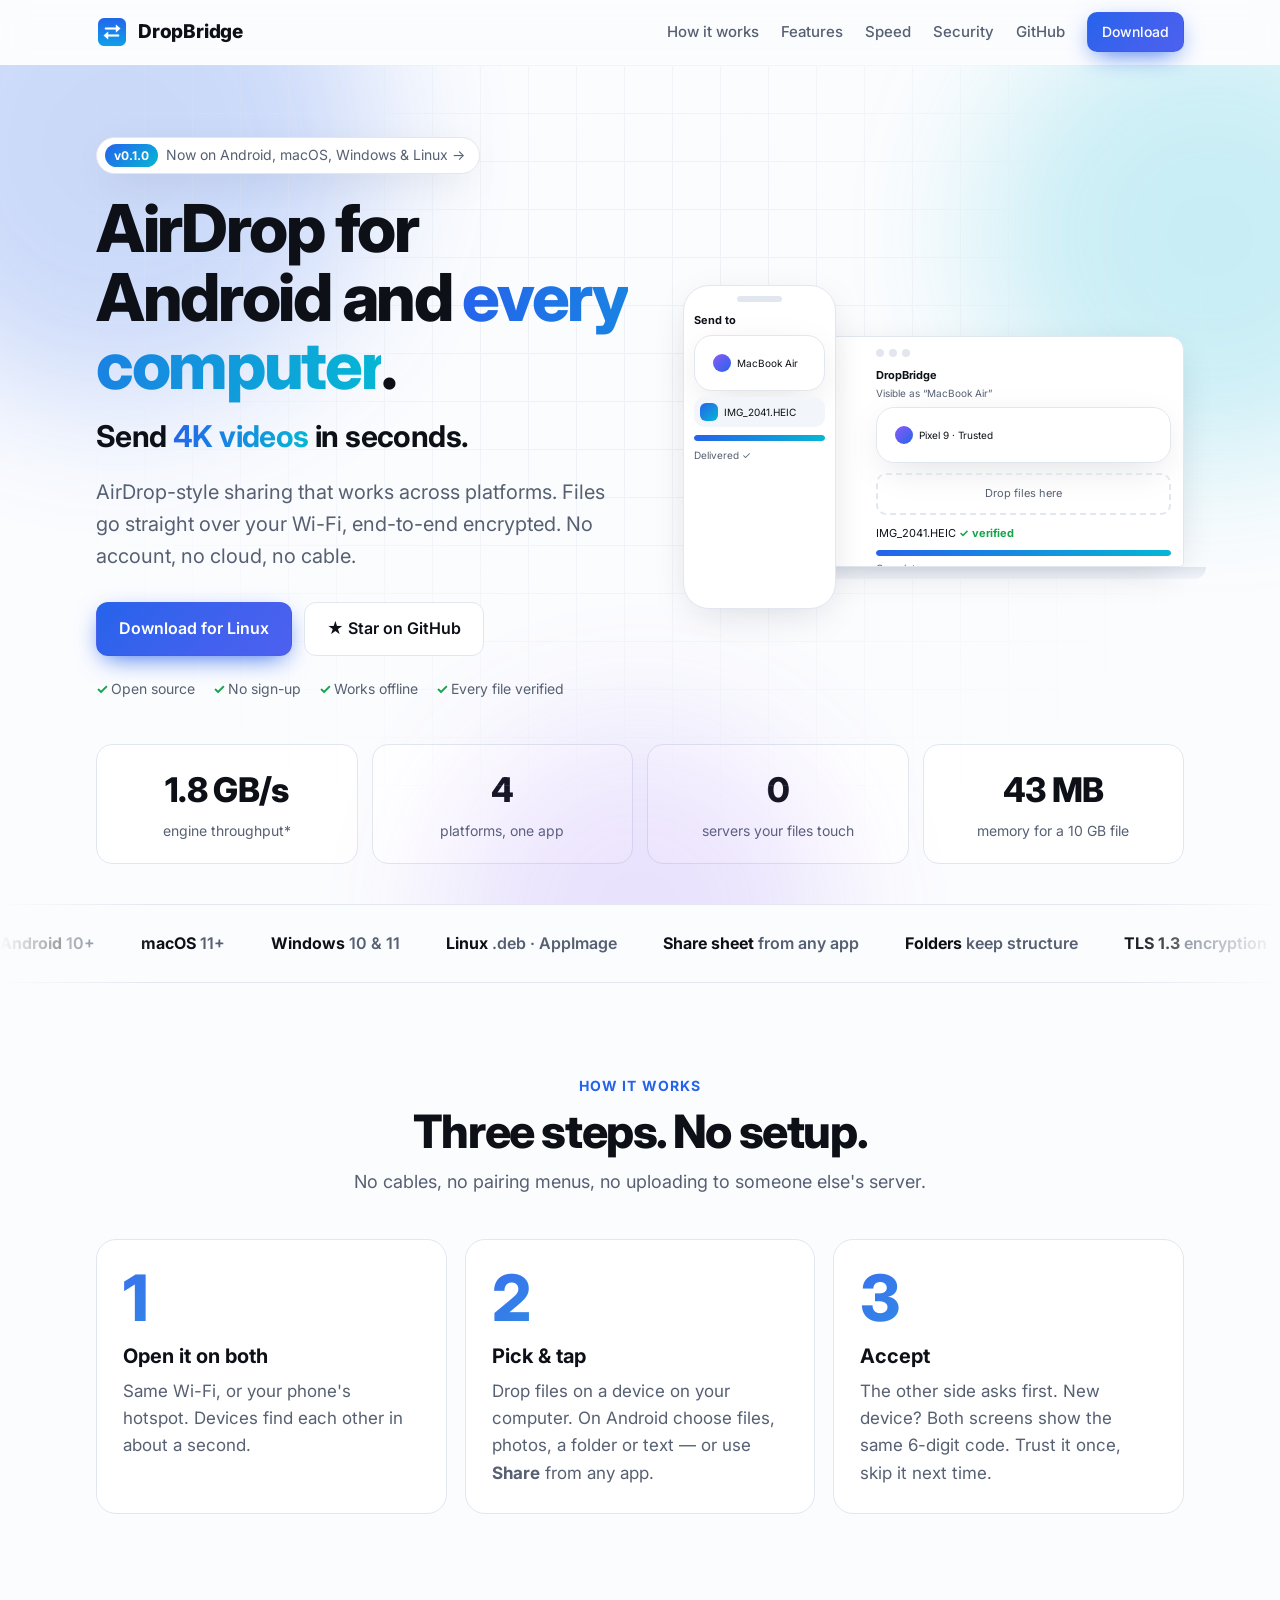
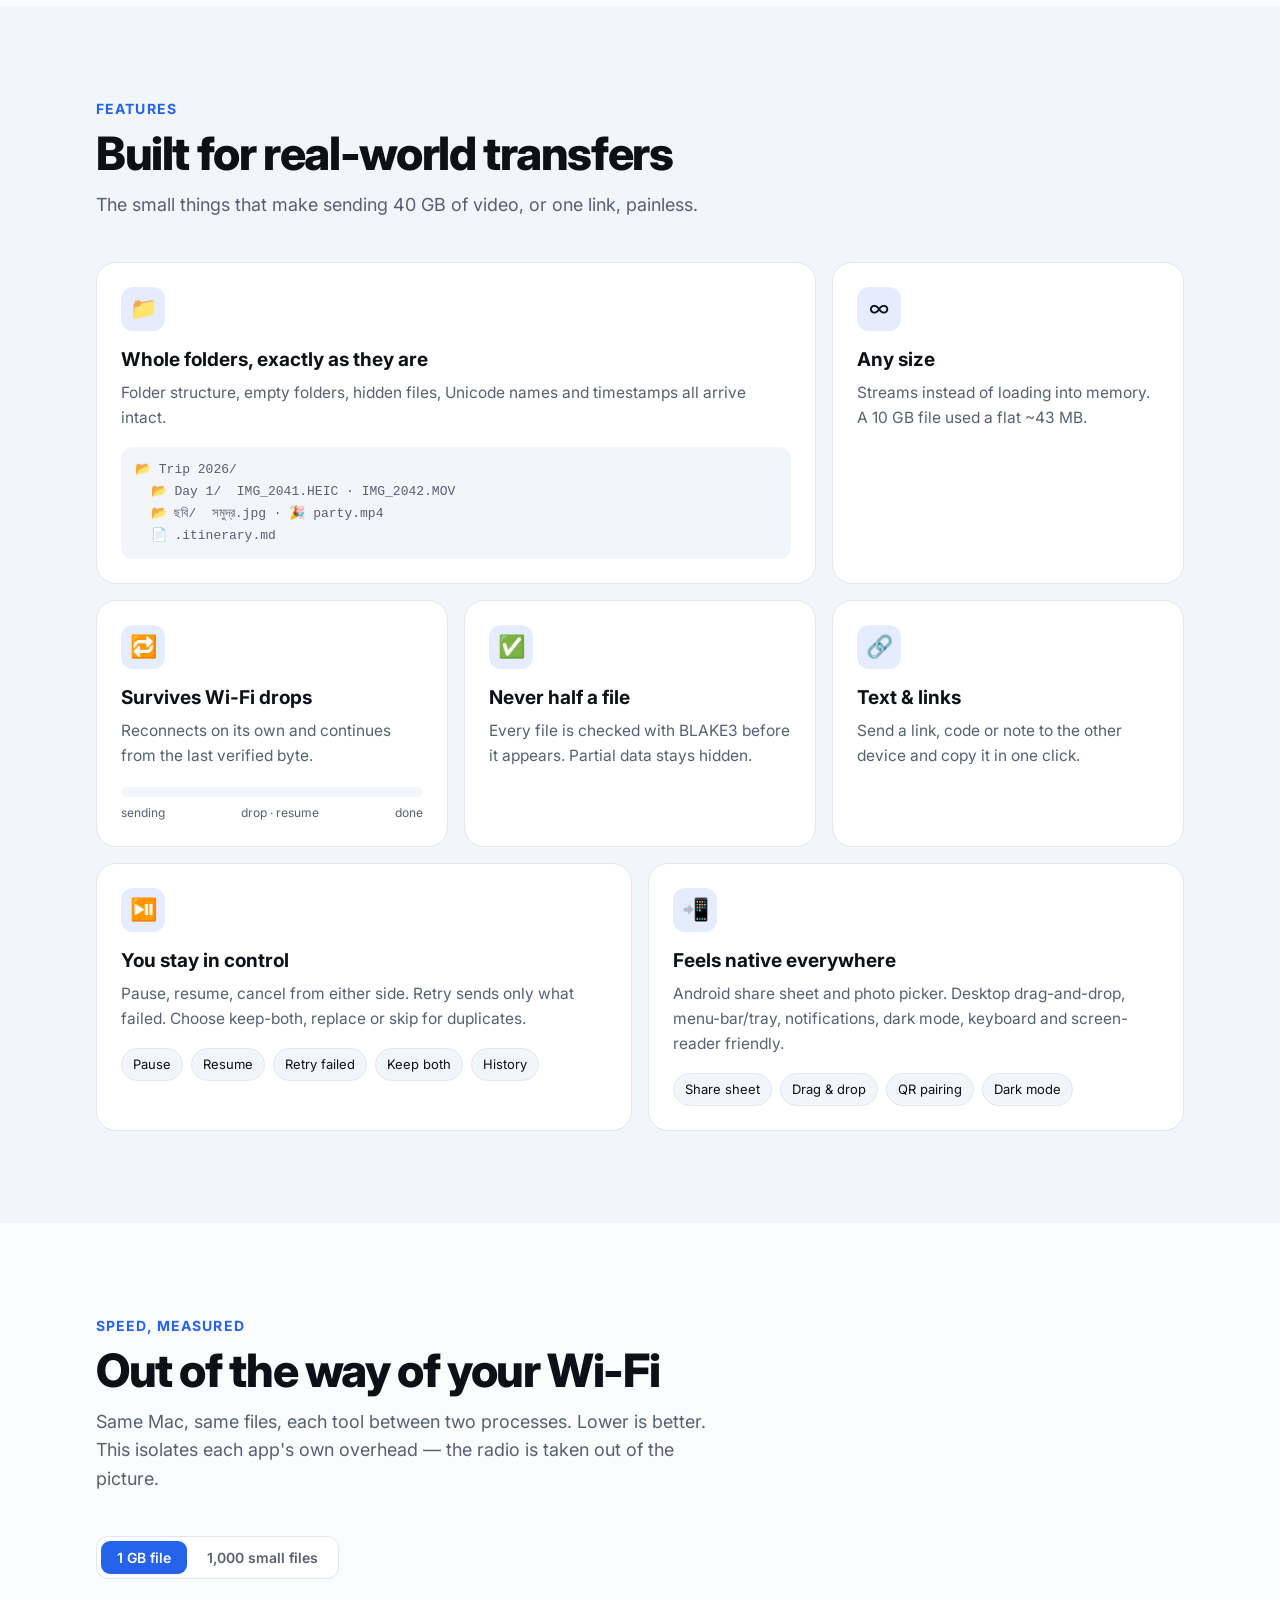
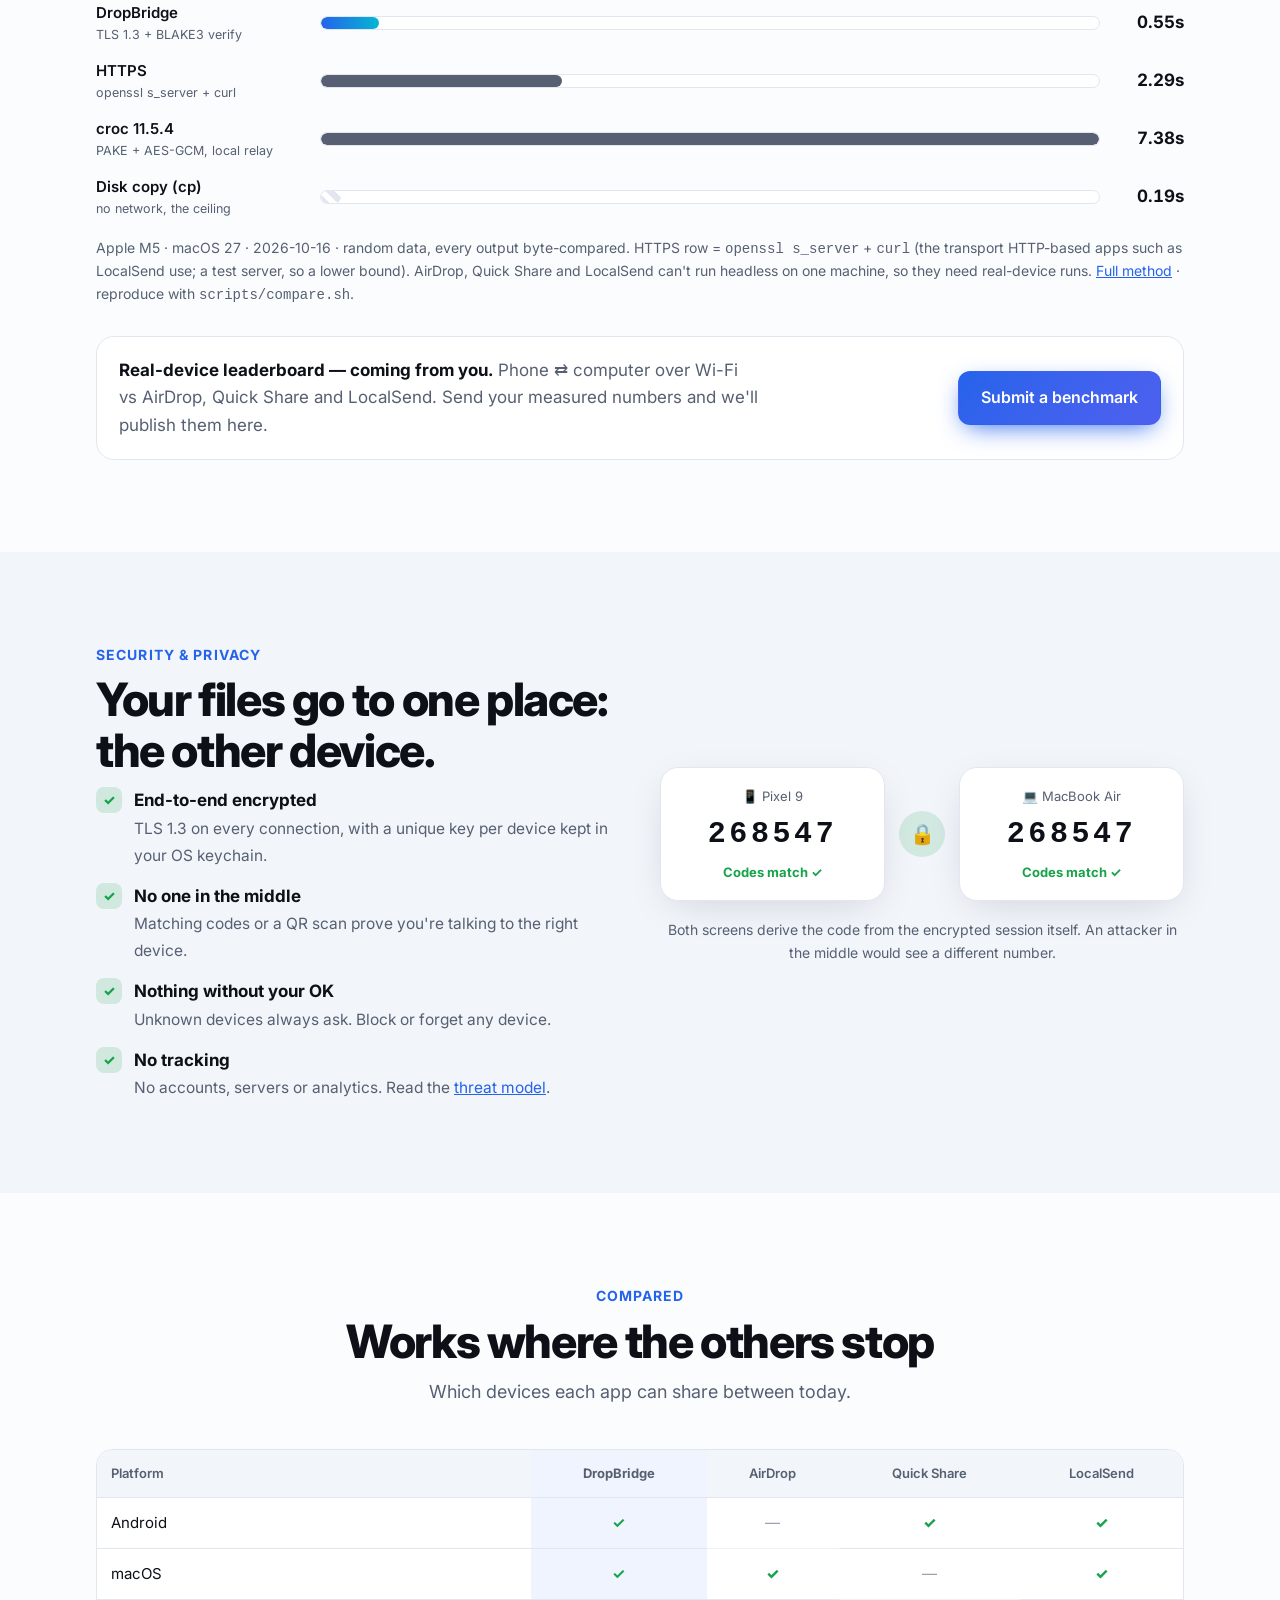
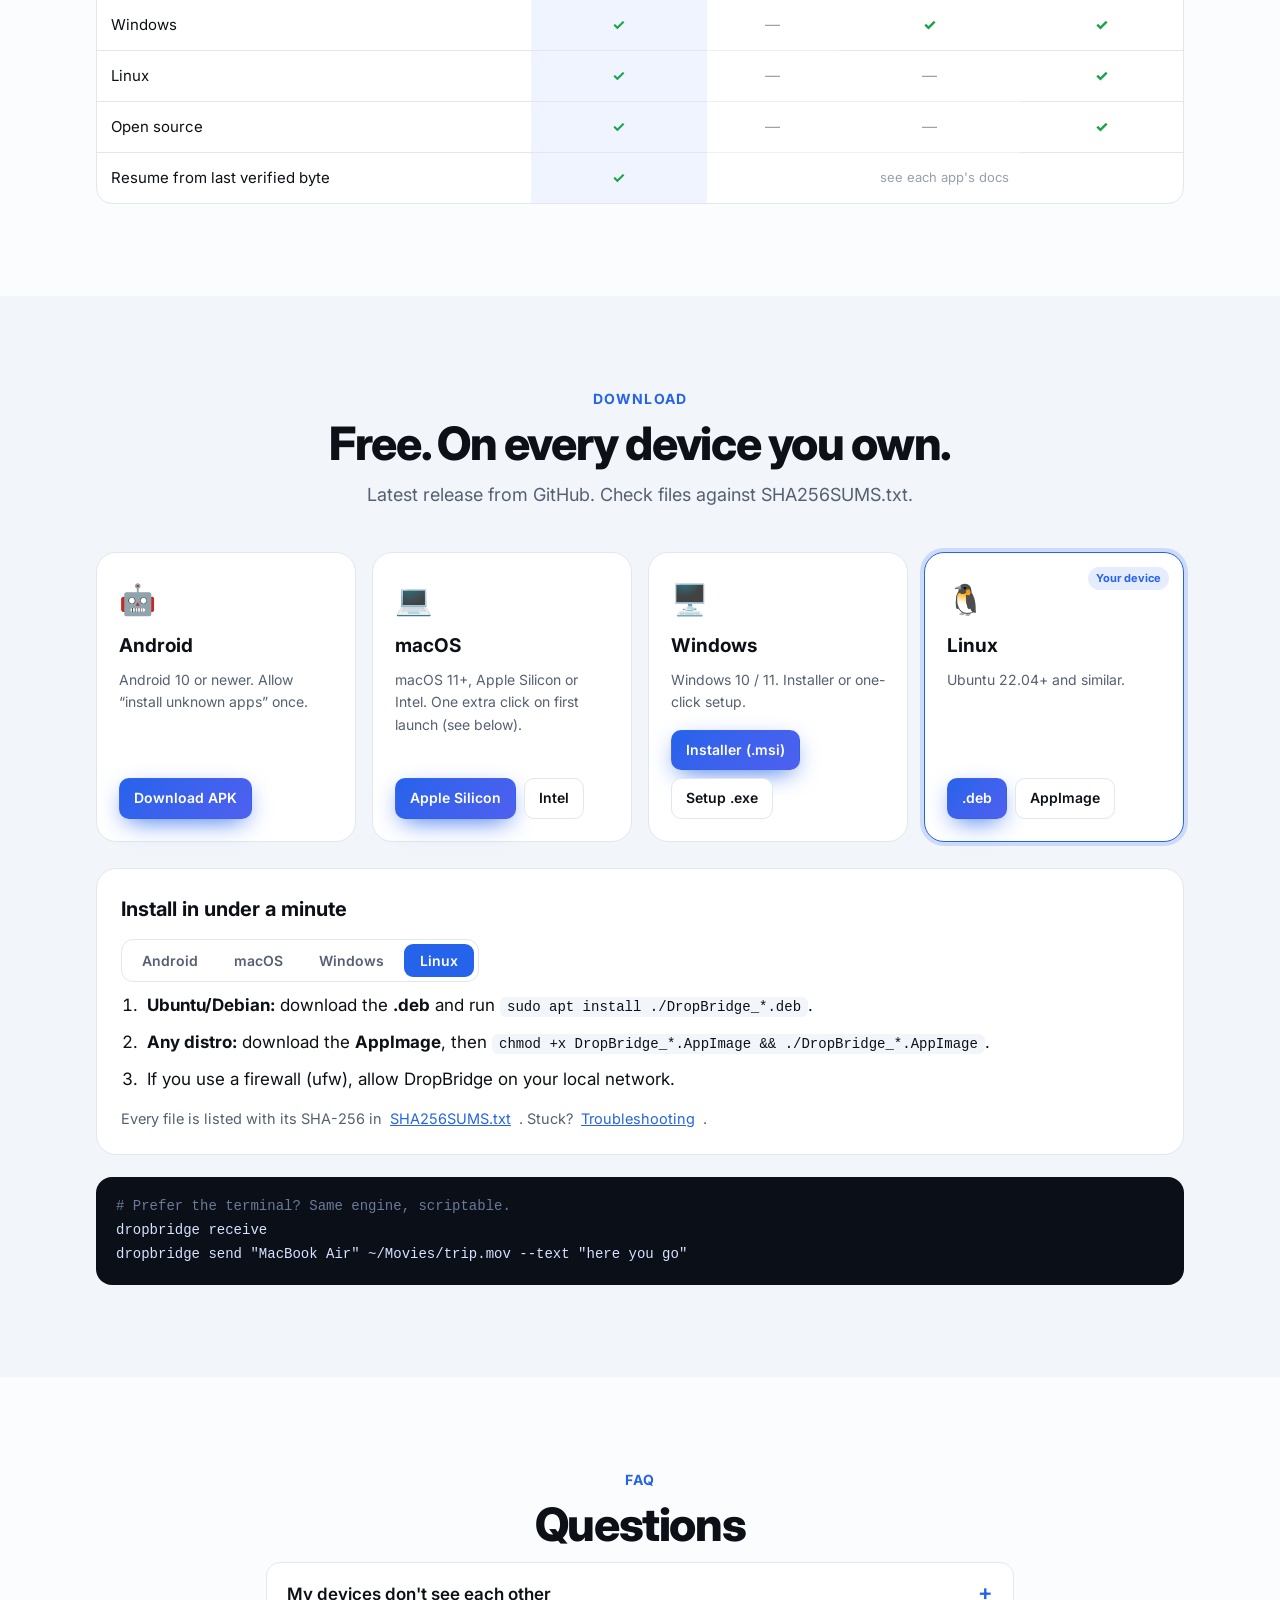
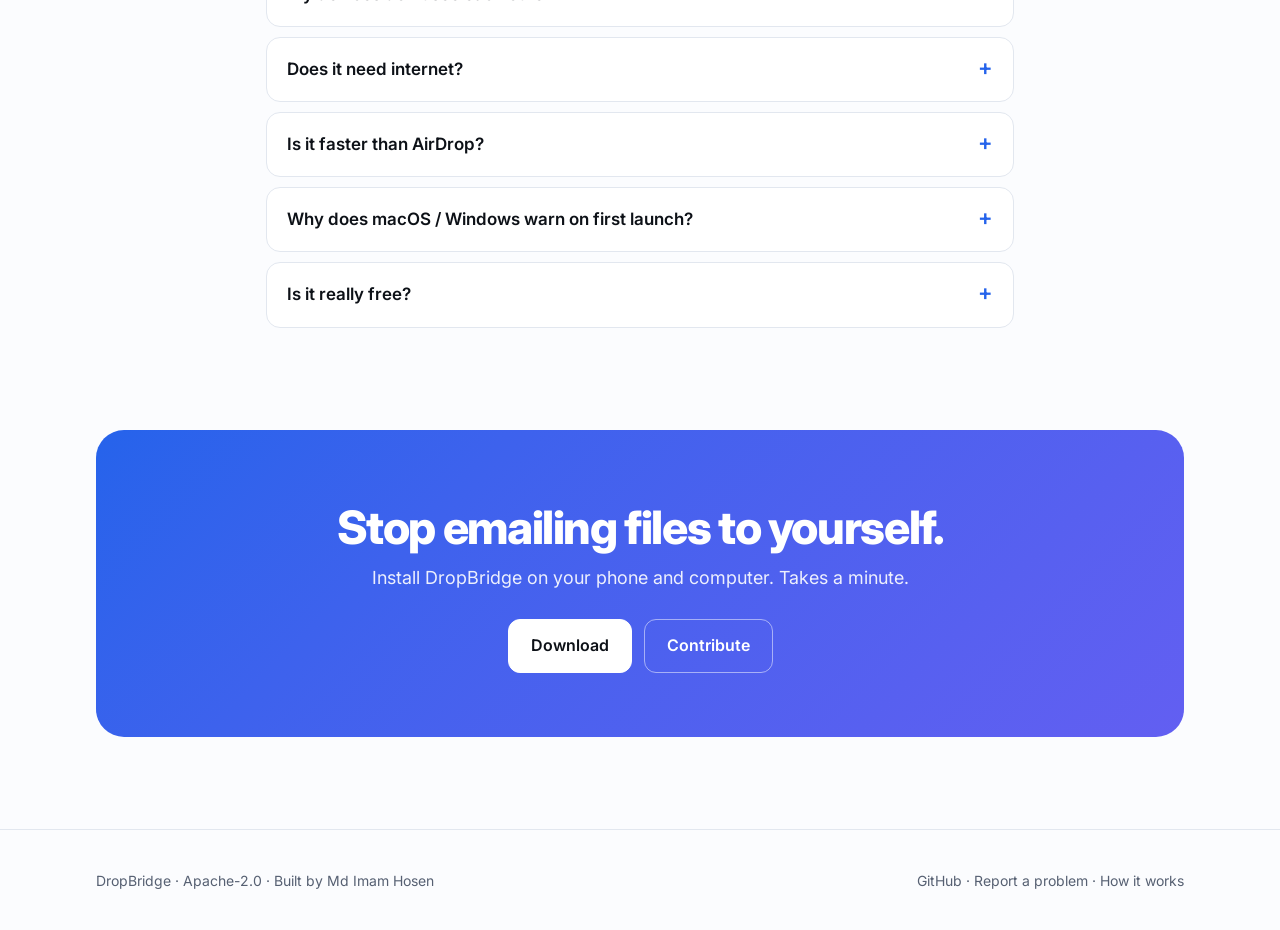
==== commit b3600d13: "Install guidance for Google Play Protect warnings" ====
--- a/site/index.html
+++ b/site/index.html
@@ -440,6 +440,7 @@
         <ol data-os="android" hidden>
           <li>Tap <b>Download APK</b> on your phone. Chrome warns that the file <i>might be harmful</i> — it says this for every app from outside the Play Store. Tap <b>Download anyway</b>, then <b>Open</b>.</li>
           <li>If asked, allow your browser to <b>install unknown apps</b> (one time), then tap <b>Install</b>.</li>
+          <li>If <b>Google Play Protect</b> warns about an unrecognised app: tap <b>More details → Install anyway</b> (or <b>Scan app</b>, then install). It shows this for new apps installed outside the Play Store; DropBridge is open source and contains no tracking.</li>
           <li>Open DropBridge, tap <b>Continue</b>, allow notifications. Done.</li>
         </ol>
         <ol data-os="mac">
@@ -612,7 +613,7 @@
 const note = document.getElementById("dl-note");
 if (mine === "android") {
   note.hidden = false;
-  note.innerHTML = "Chrome will say the file <b>might be harmful</b> — normal for apps from outside the Play Store. Tap <b>Download anyway</b>, then <b>Open</b> → <b>Install</b>.";
+  note.innerHTML = "Chrome may say the file <b>might be harmful</b> and Play Protect may warn too — both are normal for new apps from outside the Play Store. Tap <b>Download anyway</b> → <b>Open</b> → <b>Install</b>; if Play Protect asks, <b>More details → Install anyway</b>.";
 } else if (ios) {
   note.hidden = false;
   note.innerHTML = "📱 The iPhone app isn't available yet. Install DropBridge on your Android phone or your Mac, Windows or Linux computer — open this page there.";
